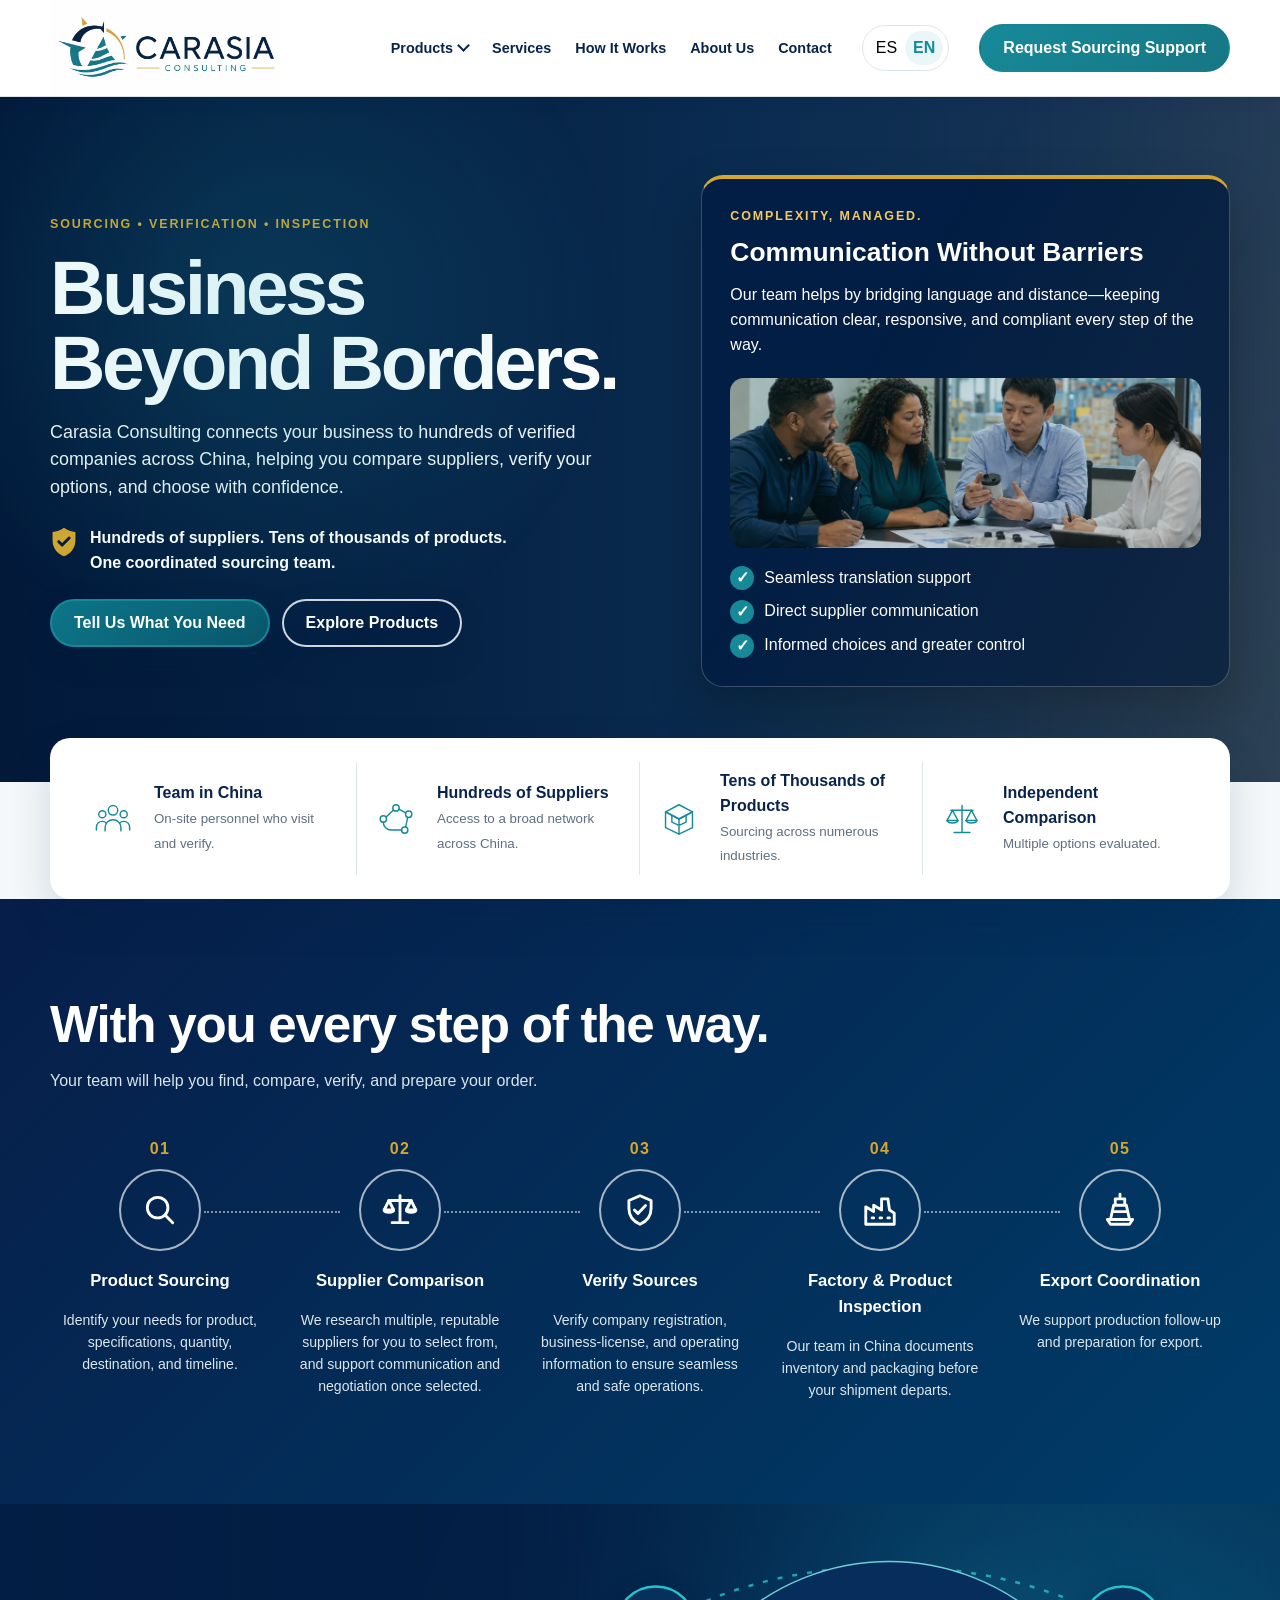
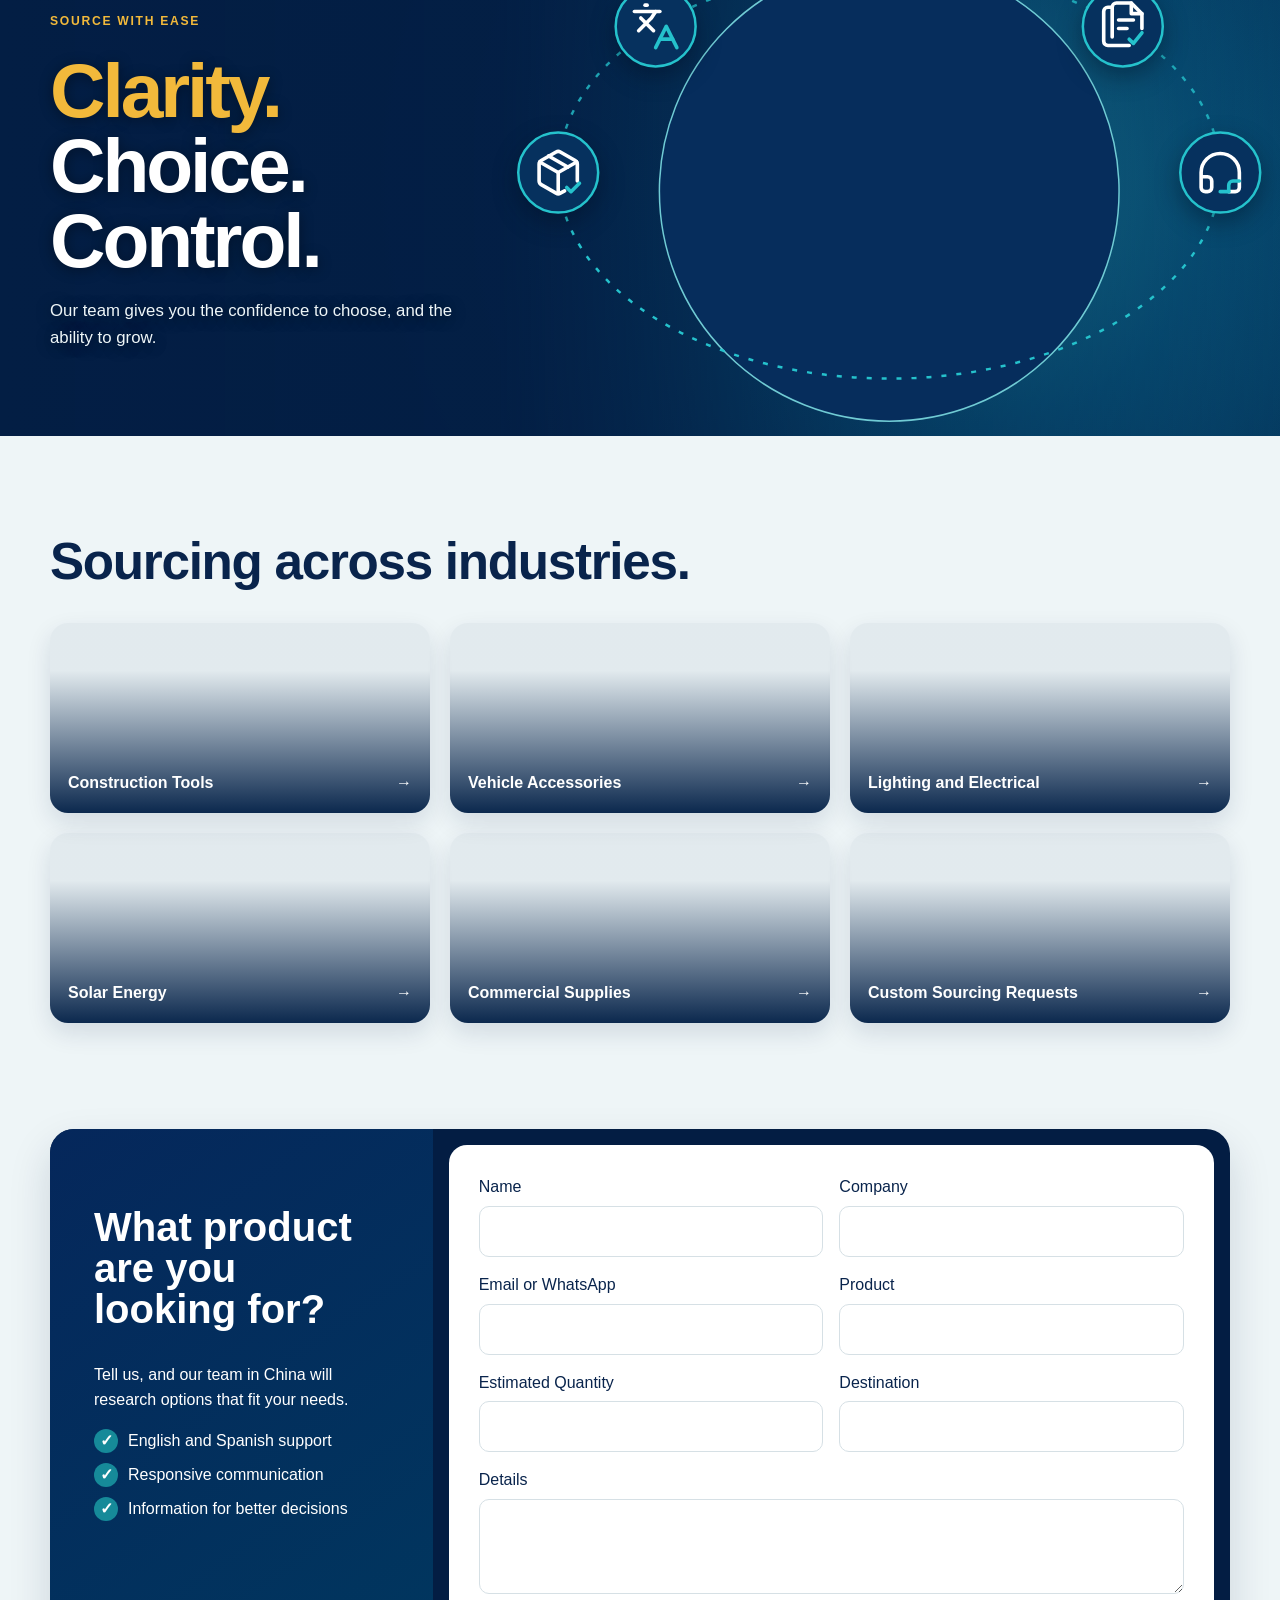
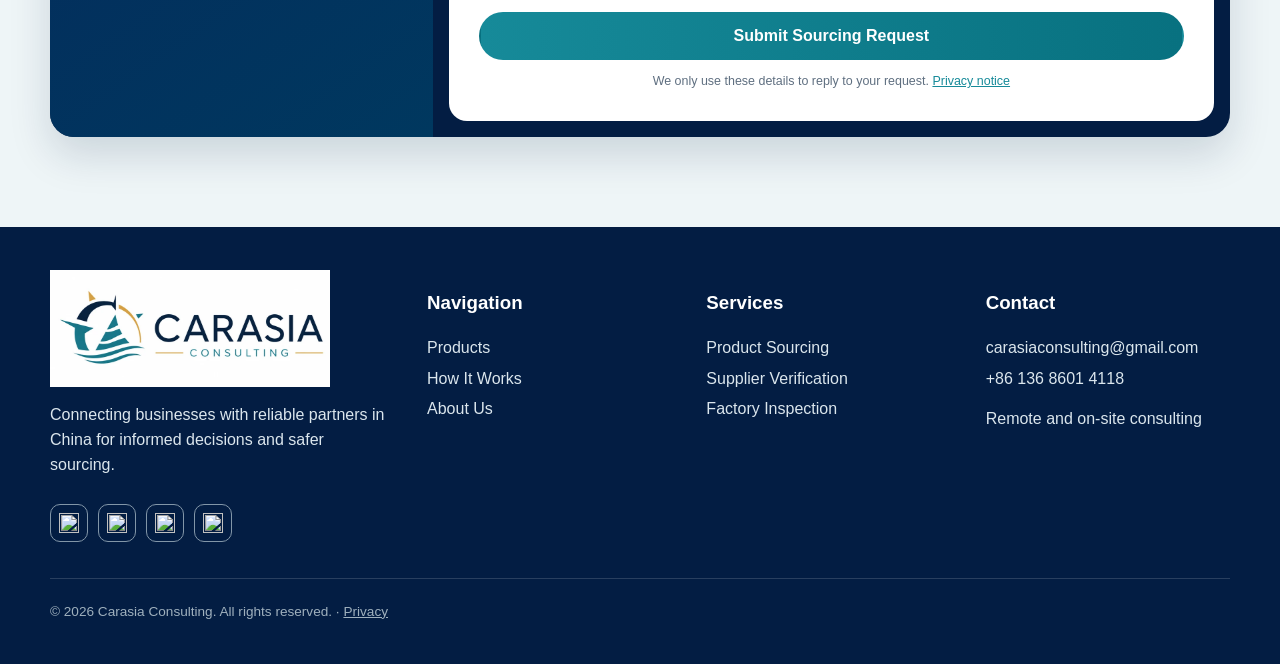
==== index.html @ de54aa94 "Trust: browser-tab icon, sharing preview, copyright year, privacy notice" ====
<!doctype html>
<html lang="en">
  <head>
    <meta charset="utf-8" />
    <meta name="viewport" content="width=device-width,initial-scale=1" />
    <meta
      name="description"
      content="Carasia Consulting connects businesses with verified suppliers in China, with sourcing, supplier verification, and inspection support."
    />
    <title>Carasia Consulting | Business Beyond Borders</title>
    <link rel="icon" href="favicon.ico" sizes="any" />
    <link rel="icon" href="favicon-32.png" type="image/png" sizes="32x32" />
    <link rel="apple-touch-icon" href="apple-touch-icon.png" />
    <meta name="theme-color" content="#05275b" />
    <!-- Preview shown when the link is shared (WhatsApp, Facebook, LinkedIn, etc.) -->
    <meta property="og:type" content="website" />
    <meta property="og:site_name" content="Carasia Consulting" />
    <meta property="og:title" content="Carasia Consulting | Business Beyond Borders" />
    <meta property="og:description" content="Sourcing, supplier verification, and inspection in China. One coordinated team, in English and Spanish." />
    <meta property="og:url" content="https://carasiaconsulting.com/" />
    <meta property="og:image" content="https://carasiaconsulting.com/assets/social-preview.jpg" />
    <meta property="og:image:width" content="1200" />
    <meta property="og:image:height" content="630" />
    <meta name="twitter:card" content="summary_large_image" />
    <style>
      :root {
        --navy: #05275b;
        --deep: #031d43;
        --teal: #168a99;
        --aqua: #63d2da;
        --gold: #d3a62f;
        --paper: #f4f8fa;
        --ink: #09244c;
        --muted: #5f6f80;
        --white: #fff;
        --shadow: 0 18px 42px rgba(4, 31, 70, 0.15);
      }
      * {
        box-sizing: border-box;
      }
      html {
        scroll-behavior: smooth;
      }
      /* Leave room for the sticky header when jumping to a section. */
      section[id] {
        scroll-margin-top: 96px;
      }
      @media (max-width: 560px) {
        section[id] {
          scroll-margin-top: 72px;
        }
      }
      body {
        margin: 0;
        color: var(--ink);
        background: var(--paper);
        font:
          16px/1.55 Arial,
          Helvetica,
          sans-serif;
      }
      img {
        max-width: 100%;
        display: block;
      }
      a {
        color: inherit;
        text-decoration: none;
      }
      button,
      input,
      select,
      textarea {
        font: inherit;
      }
      .container {
        width: min(1180px, calc(100% - 40px));
        margin: auto;
      }
      .eyebrow {
        display: block;
        color: var(--gold);
        font-weight: 800;
        font-size: 0.78rem;
        letter-spacing: 0.15em;
        text-transform: uppercase;
      }
      .site-header {
        position: sticky;
        top: 0;
        z-index: 50;
        background: rgba(255, 255, 255, 0.96);
        border-bottom: 1px solid rgba(217, 225, 230, 0.9);
        box-shadow: 0 2px 16px rgba(2, 24, 56, 0.08);
        backdrop-filter: blur(12px);
      }
      .nav {
        height: 96px;
        display: flex;
        align-items: center;
        gap: 30px;
      }
      .brand {
        display: flex;
        align-items: center;
        gap: 10px;
        margin-right: auto;
      }
      .brand-mark {
        position: relative;
        width: 50px;
        height: 50px;
        border: 3px solid var(--teal);
        border-radius: 50% 50% 48% 52%;
        display: grid;
        place-items: center;
        color: var(--navy);
        font-size: 24px;
        font-weight: 900;
      }
      .brand-mark:after {
        content: "";
        position: absolute;
        width: 31px;
        height: 3px;
        background: var(--gold);
        right: -10px;
        bottom: 6px;
        box-shadow: 0 7px var(--teal);
      }
      .brand-name {
        font-size: 1.32rem;
        font-weight: 800;
        letter-spacing: 0.06em;
      }
      .brand-name small {
        display: block;
        color: var(--teal);
        font-size: 0.52rem;
        letter-spacing: 0.32em;
        text-align: center;
      }
      .nav-links {
        display: flex;
        align-items: center;
        gap: 24px;
        font-size: 0.9rem;
        font-weight: 700;
      }
      .nav-links a:hover {
        color: var(--teal);
      }
      .lang {
        display: flex;
        border: 1px solid #dce5ea;
        border-radius: 999px;
        padding: 5px;
        background: #fff;
      }
      .lang button {
        border: 0;
        background: transparent;
        padding: 5px 8px;
        border-radius: 99px;
        cursor: pointer;
      }
      .lang button.active {
        background: #eaf6f7;
        color: var(--teal);
        font-weight: 800;
      }
      .btn {
        display: inline-flex;
        align-items: center;
        justify-content: center;
        min-height: 48px;
        padding: 0 22px;
        border: 2px solid transparent;
        border-radius: 999px;
        font-weight: 800;
        cursor: pointer;
        transition:
          transform 0.2s ease,
          background 0.2s ease,
          border-color 0.2s ease,
          box-shadow 0.2s ease;
      }
      .btn:hover {
        transform: translateY(-2px);
      }
      .btn-primary {
        color: #fff;
        border-color: #16889a;
        background: linear-gradient(135deg, #0d7588, #09566b);
        box-shadow: 0 12px 28px rgba(2, 29, 61, 0.3);
      }
      .btn-primary:hover {
        background: linear-gradient(135deg, #10889d, #096377);
        box-shadow: 0 15px 32px rgba(2, 29, 61, 0.4);
      }
      .btn-secondary {
        color: #fff;
        border-color: rgba(255, 255, 255, 0.82);
        background: rgba(3, 31, 67, 0.72);
        box-shadow: 0 12px 28px rgba(2, 29, 61, 0.24);
        backdrop-filter: blur(6px);
      }
      .btn-secondary:hover {
        border-color: #fff;
        background: rgba(7, 69, 94, 0.88);
      }
      .header-cta {
        background: linear-gradient(135deg, var(--teal), #177684);
        color: #fff;
      }
      .menu-button {
        display: none;
        border: 0;
        background: none;
        font-size: 1.7rem;
      }
      .hero {
        position: relative;
        overflow: hidden;
        color: #fff;
        background:
          linear-gradient(
            90deg,
            rgba(2, 25, 58, 0.97),
            rgba(2, 37, 74, 0.81) 58%,
            rgba(2, 31, 66, 0.63)
          ),
          url("https://images.unsplash.com/photo-1494412519320-aa613dfb7738?auto=format&fit=crop&w=2000&q=85")
            center/cover;
      }
      .hero:after {
        content: "";
        position: absolute;
        inset: 0;
        background:
          radial-gradient(
            circle at 20% 30%,
            rgba(39, 175, 190, 0.18),
            transparent 32%
          ),
          linear-gradient(120deg, transparent 60%, rgba(211, 166, 47, 0.08));
      }
      .hero-grid {
        position: relative;
        z-index: 1;
        display: grid;
        grid-template-columns: minmax(0, 1fr) minmax(430px, 0.9fr);
        gap: clamp(38px, 5vw, 70px);
        align-items: center;
        padding: 78px 0 95px;
      }
      .hero h1 {
        max-width: 650px;
        margin: 16px 0 18px;
        font-size: clamp(3rem, 6vw, 5.6rem);
        line-height: 0.98;
        letter-spacing: -0.045em;
      }
      .hero-copy {
        max-width: 650px;
        font-size: 1.12rem;
        color: #eef5f6;
      }
      .hero-proof {
        display: flex;
        gap: 12px;
        align-items: flex-start;
        margin: 24px 0;
        color: #fff;
        font-weight: 700;
      }
      .hero-proof-icon {
        width: 28px;
        height: 32px;
        flex: 0 0 28px;
        display: block;
        color: var(--gold);
      }
      .actions {
        display: flex;
        flex-wrap: wrap;
        gap: 12px;
      }
      .comm-card {
        color: #fff;
        border: 1px solid rgba(255, 255, 255, 0.22);
        border-top: 4px solid var(--gold);
        border-radius: 22px;
        background: #031e44;
        padding: 28px;
        box-shadow: 0 24px 50px rgba(0, 0, 0, 0.25);
      }
      .comm-card h2 {
        margin: 6px 0 10px;
        font-size: 1.65rem;
      }
      .comm-card p {
        margin: 0 0 20px;
        color: #fff;
      }
      .comm-card .eyebrow {
        color: #f4c95d;
      }
      .comm-visual {
        height: 170px;
        border-radius: 14px;
        background:
          linear-gradient(
            135deg,
            rgba(15, 133, 149, 0.12),
            rgba(5, 39, 91, 0.16)
          ),
          url("assets/cross-cultural-communication.webp") center/cover;
        margin-bottom: 18px;
      }
      .checks {
        display: grid;
        gap: 9px;
      }
      .check {
        display: flex;
        gap: 10px;
        align-items: center;
      }
      .check:before {
        content: "✓";
        display: grid;
        place-items: center;
        flex: 0 0 24px;
        height: 24px;
        border-radius: 50%;
        background: var(--teal);
        font-weight: 900;
      }
      .capabilities {
        position: relative;
        z-index: 3;
        margin-top: -44px;
      }
      .cap-grid {
        display: grid;
        grid-template-columns: repeat(4, 1fr);
        background: #fff;
        border-radius: 20px;
        box-shadow: var(--shadow);
        padding: 24px;
      }
      .cap {
        display: grid;
        grid-template-columns: 48px 1fr;
        gap: 14px;
        align-items: center;
        padding: 7px 18px;
        border-right: 1px solid #dde7eb;
      }
      .cap:last-child {
        border: 0;
      }
      .cap-icon {
        width: 42px;
        height: 42px;
        display: grid;
        flex: 0 0 42px;
        place-items: center;
        color: var(--teal);
      }
      .cap-icon svg {
        width: 38px;
        height: 38px;
        display: block;
        fill: none;
        stroke: currentColor;
        stroke-width: 1.8;
        stroke-linecap: round;
        stroke-linejoin: round;
      }
      .cap strong {
        display: block;
      }
      .cap small {
        color: var(--muted);
      }
      .section {
        padding: 88px 0;
      }
      .section-title {
        margin: 10px 0 12px;
        font-size: clamp(2rem, 4vw, 3.35rem);
        line-height: 1.08;
        letter-spacing: -0.025em;
      }
      .section-intro {
        max-width: 760px;
        color: var(--muted);
      }
      .process {
        color: #fff;
        background: linear-gradient(135deg, #061e49, #003c68);
      }
      .process .section-intro {
        color: #d9e5ec;
      }
      .steps {
        display: grid;
        grid-template-columns: repeat(5, 1fr);
        gap: 20px;
        margin-top: 46px;
      }
      .step {
        text-align: center;
        position: relative;
      }
      .step:not(:last-child):after {
        content: "";
        position: absolute;
        top: 72px;
        left: 70%;
        width: 62%;
        border-top: 2px dotted rgba(255, 255, 255, 0.5);
      }
      .step-number {
        margin: 0 auto 10px;
        color: var(--gold);
        font-weight: 900;
        line-height: 1.25;
        letter-spacing: 0.08em;
      }
      .step-icon {
        width: 82px;
        height: 82px;
        margin: auto auto 16px;
        display: grid;
        place-items: center;
        border: 2px solid rgba(255, 255, 255, 0.65);
        border-radius: 50%;
        color: #ffffff;
      }
      .step-icon svg {
        width: 38px;
        height: 38px;
        display: block;
        fill: none;
        stroke: currentColor;
        stroke-width: 1.8;
        stroke-linecap: round;
        stroke-linejoin: round;
        vector-effect: non-scaling-stroke;
      }
      .step h3 {
        font-size: 1.04rem;
      }
      .step p {
        font-size: 0.88rem;
        color: #dce7ed;
      }
      .proof-grid {
        position: relative;
        z-index: 2;
        display: grid;
        grid-template-columns: minmax(280px, 0.82fr) minmax(120px, 0.5fr) minmax(360px, 1fr);
        gap: clamp(32px, 5vw, 76px);
        align-items: stretch;
      }
      .proof-section {
        position: relative;
        isolation: isolate;
        overflow: hidden;
        min-height: 640px;
        display: grid;
        align-items: center;
      }
      .proof-section-video {
        position: absolute;
        z-index: -2;
        inset: 0;
        width: 100%;
        height: 100%;
        object-fit: cover;
      }
      .proof-section:before {
        content: "";
        position: absolute;
        z-index: -1;
        inset: 0;
        background: linear-gradient(
          90deg,
          rgba(42, 139, 153, 0.86) 0%,
          rgba(42, 139, 153, 0.7) 28%,
          rgba(42, 139, 153, 0.4) 58%,
          rgba(42, 139, 153, 0.14) 82%,
          rgba(42, 139, 153, 0) 100%
        );
        mix-blend-mode: color;
        pointer-events: none;
      }
      .proof-section:after {
        content: "";
        position: absolute;
        z-index: -1;
        inset: 0;
        background: linear-gradient(
          90deg,
          rgba(3, 29, 67, 0.72) 0%,
          rgba(5, 39, 91, 0.2) 42%,
          rgba(3, 29, 67, 0.46) 100%
        );
      }
      .proof-copy {
        grid-column: 1;
        align-self: stretch;
        display: flex;
        flex-direction: column;
        justify-content: center;
        padding: clamp(30px, 4vw, 54px) clamp(24px, 3vw, 42px);
        border-left: 2px solid rgba(224, 179, 90, 0.92);
        background: linear-gradient(
          90deg,
          rgba(3, 29, 67, 0.82),
          rgba(3, 29, 67, 0.62)
        );
        backdrop-filter: blur(10px);
      }
      .proof-eyebrow {
        margin-bottom: 20px;
        color: #e0b35a;
        font-size: 0.76rem;
        font-weight: 900;
        letter-spacing: 0.14em;
        text-transform: uppercase;
      }
      .proof-section .section-title,
      .proof-section .section-intro {
        color: #fff;
        text-shadow: 0 2px 14px rgba(0, 0, 0, 0.55);
      }
      .proof-section .section-title {
        max-width: 390px;
        font-size: clamp(1.8rem, 2.8vw, 2.65rem);
        line-height: 1.08;
      }
      .proof-shield {
        display: block;
        width: clamp(62px, 6vw, 88px);
        height: auto;
        margin: 26px auto 4px;
        color: #fff;
        filter: drop-shadow(0 5px 16px rgba(0, 0, 0, 0.45));
      }
      .proof-section .section-intro {
        margin-top: 22px;
        max-width: 400px;
        font-size: 0.98rem;
        line-height: 1.65;
      }
      .proof-section .notice {
        margin-top: 30px;
        padding: 20px 0 0;
        color: #eef6f8;
        border: 0;
        border-top: 1px solid rgba(224, 179, 90, 0.72);
        border-radius: 0;
        background: transparent;
        font-size: 0.78rem;
        line-height: 1.55;
      }
      .proof-section .proof-media {
        border: 1px solid rgba(255, 255, 255, 0.35);
        background:
          linear-gradient(rgba(2, 32, 66, 0.18), rgba(2, 32, 66, 0.28)),
          url("https://images.unsplash.com/photo-1565793298595-6a879b1d9492?auto=format&fit=crop&w=1300&q=85")
            center/cover;
      }
      .proof-section .comm-card {
        grid-column: 3;
        align-self: center;
      }
      .proof-section .proof-list {
        grid-column: 3;
        align-self: center;
        color: #fff;
        display: grid;
        grid-template-columns: 1fr;
        gap: 0;
        padding: 14px 26px;
        border: 0;
        background: linear-gradient(
          90deg,
          rgba(3, 29, 67, 0.7),
          rgba(3, 29, 67, 0.42) 72%,
          rgba(3, 29, 67, 0.18)
        );
        box-shadow: 0 18px 48px rgba(0, 0, 0, 0.16);
        backdrop-filter: blur(7px);
      }
      .proof-section .proof-list .check {
        position: relative;
        min-height: 0;
        margin: 0;
        padding: 24px 0 24px 58px;
        border: 0;
        border-bottom: 1px solid rgba(224, 179, 90, 0.72);
        border-radius: 0;
        background: transparent;
        box-shadow: none;
        font-size: 0.94rem;
        line-height: 1.5;
        text-shadow: 0 2px 10px rgba(0, 0, 0, 0.62);
      }
      .proof-section .proof-list .check:last-child {
        border-bottom: 0;
      }
      .proof-section .proof-list .check::before {
        content: "\2713";
        position: absolute;
        top: 23px;
        left: 0;
        display: grid;
        place-items: center;
        width: 36px;
        height: 36px;
        border: 1px solid rgba(99, 210, 218, 0.92);
        border-radius: 50%;
        color: #63d2da;
        background: rgba(3, 29, 67, 0.38);
        font-size: 1.1rem;
        font-weight: 900;
      }
      .proof-section .proof-list strong {
        font-size: 1rem;
      }
      .proof-media {
        min-height: 350px;
        border-radius: 24px;
        background:
          linear-gradient(rgba(2, 32, 66, 0.05), rgba(2, 32, 66, 0.14)),
          url("https://images.unsplash.com/photo-1565793298595-6a879b1d9492?auto=format&fit=crop&w=1300&q=85")
            center/cover;
        box-shadow: var(--shadow);
        position: relative;
      }
      .play {
        position: absolute;
        inset: 50% auto auto 50%;
        transform: translate(-50%, -50%);
        width: 75px;
        height: 75px;
        border-radius: 50%;
        display: grid;
        place-items: center;
        background: var(--teal);
        color: #fff;
        font-size: 1.8rem;
        border: 4px solid #fff;
      }
      .notice {
        border: 1px solid var(--teal);
        border-radius: 14px;
        padding: 16px;
        font-size: 0.85rem;
        color: var(--muted);
      }
      .proof-list {
        background: #fff;
        border-radius: 20px;
        padding: 24px;
        box-shadow: var(--shadow);
      }
      .proof-list .check {
        margin: 16px 0;
        font-weight: 700;
      }
      .categories {
        background: #eef5f7;
      }
      .category-grid {
        display: grid;
        grid-template-columns: repeat(3, 1fr);
        gap: 20px;
        margin-top: 34px;
      }
      .category {
        min-height: 190px;
        position: relative;
        overflow: hidden;
        border-radius: 18px;
        background:
          linear-gradient(
            0deg,
            rgba(2, 32, 71, 0.96),
            rgba(2, 32, 71, 0.05) 75%
          ),
          var(--image) center/cover;
        box-shadow: 0 10px 25px rgba(4, 34, 72, 0.12);
      }
      .category span {
        position: absolute;
        left: 0;
        right: 0;
        bottom: 0;
        padding: 18px;
        color: #fff;
        font-weight: 800;
      }
      .category span:after {
        content: "→";
        float: right;
      }
      .cta-section {
        background: #eef5f7;
        padding: 18px 0 90px;
      }
      .inquiry {
        display: grid;
        grid-template-columns: 0.72fr 1.5fr;
        overflow: hidden;
        border-radius: 24px;
        background: var(--deep);
        box-shadow: var(--shadow);
      }
      .inquiry-copy {
        padding: 44px;
        color: #fff;
        background: linear-gradient(145deg, #05275b, #00385f);
      }
      .inquiry-copy h2 {
        font-size: 2.5rem;
        line-height: 1.03;
      }
      .form {
        background: #fff;
        margin: 16px;
        padding: 30px;
        border-radius: 18px;
      }
      .fields {
        display: grid;
        grid-template-columns: repeat(2, 1fr);
        gap: 16px;
      }
      .field {
        display: grid;
        gap: 6px;
      }
      .field.full {
        grid-column: 1/-1;
      }
      .field label {
        font-weight: 800;
        font-size: 0.82rem;
      }
      .field input,
      .field select,
      .field textarea {
        width: 100%;
        padding: 12px;
        border: 1px solid #d6e0e5;
        border-radius: 10px;
        background: #fff;
      }
      .field textarea {
        min-height: 95px;
        resize: vertical;
      }
      .submit {
        width: 100%;
        margin-top: 18px;
        background: linear-gradient(90deg, var(--teal), #087180);
        color: #fff;
      }
      .footer {
        background: #031d43;
        color: #dbe6ed;
        padding: 42px 0;
      }
      .footer-grid {
        display: grid;
        grid-template-columns: 1.4fr repeat(3, 1fr);
        gap: 35px;
      }
      .footer h3 {
        color: #fff;
      }
      .footer a {
        display: block;
        margin: 6px 0;
        color: #dbe6ed;
      }
      .socials {
        display: flex;
        gap: 10px;
        margin-top: 20px;
      }
      .socials a {
        display: grid;
        place-items: center;
        width: 38px;
        height: 38px;
        border: 1px solid #8296a8;
        border-radius: 10px;
      }
      .socials img {
        width: 20px;
        height: 20px;
        max-width: 20px;
        object-fit: contain;
        display: block;
      }
      .copyright {
        margin-top: 30px;
        padding-top: 22px;
        border-top: 1px solid rgba(255, 255, 255, 0.15);
        font-size: 0.85rem;
        color: #9fb0bd;
      }
      .footer .copyright .privacy-link {
        display: inline;
        margin: 0;
        color: #9fb0bd;
        text-decoration: underline;
      }
      .form-privacy {
        margin: 12px 0 0;
        font-size: 0.78rem;
        color: var(--muted);
        text-align: center;
      }
      .form-privacy a {
        color: var(--teal);
        text-decoration: underline;
      }
      .en,
      .es {
        display: none;
      }
      /* English is the default: it shows before the script runs, and stays
         on unless the visitor switches to Spanish. */
      html[data-lang="en"] .en,
      html:not([data-lang]) .en,
      html[data-lang="es"] .es {
        display: initial;
      }
      html[data-lang="en"] .en.block,
      html:not([data-lang]) .en.block,
      html[data-lang="es"] .es.block {
        display: block;
      }
      @media (max-width: 900px) {
        .nav-links,
        .header-cta {
          display: none;
        }
        .menu-button {
          display: block;
        }
        .nav.open {
          height: auto;
          flex-wrap: wrap;
          padding: 16px 0;
        }
        .nav.open .nav-links {
          display: flex;
          order: 4;
          width: 100%;
          flex-direction: column;
          align-items: flex-start;
          padding: 14px 0;
        }
        .hero-grid,
        .inquiry {
          grid-template-columns: 1fr;
        }
        .proof-grid {
          grid-template-columns: minmax(260px, 0.8fr) minmax(320px, 1fr);
          gap: 38px;
        }
        .proof-copy {
          grid-column: 1;
        }
        .proof-section .comm-card,
        .proof-section .proof-list {
          grid-column: 2;
        }
        .hero-grid {
          gap: 35px;
        }
        .cap-grid {
          grid-template-columns: repeat(2, 1fr);
        }
        .cap:nth-child(2) {
          border-right: 0;
        }
        .steps {
          grid-template-columns: 1fr 1fr;
        }
        .step:not(:last-child):after {
          display: none;
        }
        .category-grid {
          grid-template-columns: 1fr 1fr;
        }
        .footer-grid {
          grid-template-columns: 1fr 1fr;
        }
      }
      @media (max-width: 560px) {
        .container {
          width: min(100% - 28px, 1180px);
        }
        .nav {
          height: 72px;
          /* Tighter spacing so logo, ES/EN and the menu button share one row,
             even when the menu is open. */
          gap: 12px;
        }
        .brand-name {
          font-size: 1rem;
        }
        .brand-mark {
          width: 42px;
          height: 42px;
        }
        .lang {
          margin-left: auto;
        }
        .hero-grid {
          padding: 58px 0 82px;
        }
        .hero h1 {
          font-size: 3.25rem;
        }
        .comm-card {
          padding: 22px;
        }
        .cap-grid,
        .steps,
        .category-grid,
        .fields,
        .footer-grid {
          grid-template-columns: 1fr;
        }
        .cap {
          border-right: 0;
          border-bottom: 1px solid #dde7eb;
        }
        .cap:last-child {
          border-bottom: 0;
        }
        .section {
          padding: 68px 0;
        }
        .proof-section {
          min-height: 0;
        }
        .proof-grid {
          grid-template-columns: 1fr;
          gap: 26px;
        }
        .proof-copy,
        .proof-section .comm-card,
        .proof-section .proof-list {
          grid-column: 1;
        }
        .proof-section .comm-card {
          padding: 22px;
        }
        .proof-copy {
          padding: 28px 24px;
          background: rgba(3, 29, 67, 0.66);
        }
        .proof-section .proof-list {
          padding: 8px 22px;
          background: rgba(3, 29, 67, 0.58);
          backdrop-filter: blur(8px);
        }
        .proof-section .proof-list .check {
          padding: 20px 0 20px 50px;
        }
        .proof-section .proof-list .check::before {
          top: 19px;
          width: 32px;
          height: 32px;
        }
        .inquiry-copy,
        .form {
          padding: 25px;
        }
        .form {
          margin: 10px;
        }
        .actions .btn {
          width: 100%;
        }
      }
      .brand img {
        width: 320px;
        height: auto;
        max-height: none;
        object-fit: contain;
      }
      .site-header .brand {
        width: 230px;
        height: 82px;
        flex: 0 0 230px;
        overflow: visible;
        align-items: center;
      }
      .site-header .brand img {
        width: 230px;
        height: auto;
        max-height: none;
        object-fit: contain;
        display: block;
      }
      .footer .brand {
        width: 280px;
        height: 118px;
        overflow: hidden;
      }
      .footer .brand img {
        width: 280px;
        height: auto;
        max-height: none;
        display: block;
      }
      .hero-video-bg,
      .proof-video-bg {
        position: absolute;
        inset: 0;
        width: 100%;
        height: 100%;
        object-fit: cover;
      }
      .hero-video-bg {
        z-index: 0;
        pointer-events: none;
      }
      .hero {
        isolation: isolate;
      }
      .hero:before,
      .hero:after {
        pointer-events: none;
      }
      .hero:before {
        content: "";
        position: absolute;
        z-index: 1;
        inset: 0;
        background: linear-gradient(
          90deg,
          rgba(2, 25, 58, 0.96),
          rgba(2, 37, 74, 0.82) 58%,
          rgba(2, 31, 66, 0.68)
        );
      }
      .hero:after {
        z-index: 1;
      }
      .proof-media {
        overflow: hidden;
      }
      .proof-video-bg {
        z-index: 0;
      }
      .play {
        z-index: 2;
      }
      .products-menu {
        position: relative;
      }
      .products-menu summary {
        display: inline-flex;
        align-items: center;
        gap: 6px;
        cursor: pointer;
        list-style: none;
      }
      .products-menu summary::-webkit-details-marker {
        display: none;
      }
      .products-menu summary::after {
        content: "";
        width: 7px;
        height: 7px;
        border-right: 2px solid currentColor;
        border-bottom: 2px solid currentColor;
        transform: translateY(-2px) rotate(45deg);
        transition: transform 0.2s ease;
      }
      .products-menu[open] summary::after {
        transform: translateY(2px) rotate(225deg);
      }
      .products-dropdown {
        display: grid;
        position: absolute;
        top: calc(100% + 16px);
        left: -20px;
        min-width: 260px;
        padding: 12px;
        background: #fff;
        border: 1px solid #dce5ea;
        border-radius: 14px;
        box-shadow: var(--shadow);
      }
      .products-dropdown a {
        padding: 9px 12px;
        border-radius: 8px;
      }
      .products-dropdown a:hover {
        background: #eef7f8;
        color: var(--teal);
      }
      @media (max-width: 900px) {
        .products-menu,
        .products-menu summary {
          width: 100%;
        }
        .products-dropdown {
          position: static;
          box-shadow: none;
          margin-top: 8px;
        }
        .site-header .brand {
          width: 220px;
          height: 67px;
          flex-basis: 220px;
        }
        .site-header .brand img {
          width: 220px;
        }
        @media (max-width: 560px) {
          .site-header .brand {
            width: 195px;
            height: 60px;
            flex-basis: 195px;
          }
          .site-header .brand img {
            width: 195px;
          }
        }
      }
    </style>
  
  <style id="proof-orbit-styles">

    #proof-orbit {
      --carasia-navy: #05275b;
    --carasia-deep: #031e44;
      --carasia-teal: #25c2cc;
      --carasia-gold: #f2b93b;
      --carasia-white: #ffffff;
      --carasia-mist: #dceef3;
      width: 100%;
      color: var(--carasia-white);
      font-family: Arial, Helvetica, sans-serif;
    }
    #proof-orbit .site-shell {
      overflow: hidden;
      background: var(--carasia-deep);
      border-radius: 18px;
      box-shadow: 0 22px 55px rgba(0, 20, 55, .28);
    }
    #proof-orbit .site-nav {
      display: flex;
      align-items: center;
      gap: 22px;
      padding: 18px 28px;
      color: var(--carasia-navy);
      background: var(--carasia-white);
    }
    #proof-orbit .wordmark {
      margin-right: auto;
      color: var(--carasia-navy);
      font-weight: 500;
      letter-spacing: .12em;
    }
    #proof-orbit .wordmark small {
      display: block;
      color: #168a99;
      letter-spacing: .25em;
    }
    #proof-orbit .nav-item { font-weight: 500; }
    #proof-orbit .nav-cta {
      padding: 10px 18px;
      color: var(--carasia-white);
      background: #168a99;
      border-radius: 999px;
      font-weight: 500;
    }
    #proof-orbit .hero-stage {
      display: grid;
      grid-template-columns: 1fr 1.08fr;
      gap: 34px;
      align-items: center;
      min-height: 600px;
      padding: 46px;
      background:
        linear-gradient(90deg, rgba(2, 25, 58, .97), rgba(2, 37, 74, .82) 58%, rgba(2, 31, 66, .7)),
        radial-gradient(circle at 54% 52%, #187d96 0, #075278 24%, #031e44 68%);
    }
    #proof-orbit .eyebrow {
      color: var(--carasia-gold);
      font-weight: 500;
      letter-spacing: .15em;
    }
    #proof-orbit h1 {
      max-width: 520px;
      margin: 14px 0 20px;
      color: var(--carasia-white);
      font-size: clamp(52px, 7vw, 82px);
      line-height: .97;
      letter-spacing: -.04em;
      font-weight: 500;
    }
    #proof-orbit .hero-copy {
      max-width: 520px;
      color: var(--carasia-mist);
    }
    #proof-orbit .hero-actions { display: flex; gap: 12px; margin-top: 26px; }
    #proof-orbit .hero-action {
      padding: 12px 20px;
      border: 1px solid var(--carasia-gold);
      border-radius: 999px;
      color: var(--carasia-white);
      font-weight: 500;
    }
    #proof-orbit .hero-action.primary { border-color: #168a99; background: #168a99; }
  #proof-orbit .orbit-panel {
    width: 90%;
    box-sizing: border-box;
    justify-self: end;
    padding: 20px 22px 14px;
      border: 1px solid rgba(242, 185, 59, .78);
      border-radius: 24px;
    background: rgba(3, 30, 68, .97);
      box-shadow: 0 20px 40px rgba(0, 0, 0, .24);
    }
  #proof-orbit .orbit-panel h2 {
      margin: 6px 0 8px;
      color: var(--carasia-gold);
      letter-spacing: .13em;
    font-weight: 700;
  }
  #proof-orbit .orbit-panel h2::after {
    content: "";
    display: block;
    width: 78px;
    height: 2px;
    margin: 12px 0 10px;
    border-radius: 999px;
    background: linear-gradient(90deg, var(--carasia-gold), var(--carasia-teal), transparent);
  }
  #proof-orbit .orbit-panel p { margin: 0; color: var(--carasia-white); }
    #proof-orbit .journey {
      width: 100%;
      height: auto;
      margin-top: 10px;
      overflow: visible;
    }
    #proof-orbit .earth-sphere { fill: #062d5c; stroke: #70cbd4; stroke-width: 1.2; }
    #proof-orbit .earth-graticule { fill: none; stroke: rgba(112, 203, 212, .24); stroke-width: .65; }
    #proof-orbit .earth-land { fill: rgba(19, 107, 130, .22); stroke: rgba(242, 185, 59, .76); stroke-width: .8; }
    #proof-orbit .route {
      fill: none;
     stroke: var(--carasia-gold);
    stroke-width: 4;
    stroke-linecap: round;
    stroke-linejoin: round;
   }
  #proof-orbit .support-orbit {
      fill: none;
      stroke: var(--carasia-teal);
      stroke-width: 2;
      stroke-dasharray: 4 8;
      opacity: .8;
    animation: carasia-dashes 1.6s linear infinite;
  }
  #proof-orbit .support-orbit-front { opacity: 1; }
  #proof-orbit .service-icon { color: var(--carasia-white); filter: drop-shadow(0 7px 10px rgba(0, 10, 28, .4)); }
  #proof-orbit .service-icon > circle { fill: #06315e; stroke: var(--carasia-teal); stroke-width: 2; }
  #proof-orbit .icon-glyph { fill: none; stroke: currentColor; stroke-width: 1.7; stroke-linecap: round; stroke-linejoin: round; }
  #proof-orbit .icon-accent { stroke: var(--carasia-teal); }
  #proof-orbit .service-check {
    opacity: 0;
    transform-box: fill-box;
    transform-origin: center;
  }
  #proof-orbit .service-check circle { fill: var(--carasia-gold); stroke: var(--carasia-deep); stroke-width: 1.5; }
  #proof-orbit .service-check path { fill: none; stroke: var(--carasia-deep); stroke-width: 2; stroke-linecap: round; stroke-linejoin: round; }
  #proof-orbit .endpoint { fill: var(--carasia-gold); filter: drop-shadow(0 0 6px var(--carasia-gold)); }
  #proof-orbit .endpoint-flag { filter: drop-shadow(0 3px 5px rgba(0, 10, 28, .55)); }
   #proof-orbit .ship-dot {
     fill: var(--carasia-gold);
     stroke: var(--carasia-white);
     stroke-width: 2;
     filter: drop-shadow(0 0 8px var(--carasia-gold));
   }
   #proof-orbit .arrival-flare {
     fill: none;
     stroke: var(--carasia-gold);
     stroke-width: 3;
     opacity: 0;
     filter: drop-shadow(0 0 10px var(--carasia-gold));
   }
    #proof-orbit .destination-pulse { animation: carasia-pulse 4.5s ease-out infinite; transform-origin: 105px 276px; }
    @keyframes carasia-dashes { to { stroke-dashoffset: -48; } }
    @keyframes carasia-pulse {
      0%, 52% { transform: scale(.6); opacity: 0; }
      62% { transform: scale(1.9); opacity: .45; }
      76%, 100% { transform: scale(2.4); opacity: 0; }
    }
    @media (max-width: 780px) {
      #proof-orbit .site-nav { padding: 14px 18px; }
      #proof-orbit .nav-item, #proof-orbit .nav-cta { display: none; }
    #proof-orbit .hero-stage { grid-template-columns: 1fr; padding: 30px 20px; }
    #proof-orbit .orbit-panel { width: 100%; justify-self: stretch; }
      #proof-orbit h1 { font-size: 52px; }
    }
    @media (prefers-reduced-motion: reduce) {
      #proof-orbit .support-orbit,
      #proof-orbit .destination-pulse { animation: none; }
    }
  
    .proof-orbit-section {
      min-height: 500px;
      padding: 0;
      overflow: hidden;
      background:
        linear-gradient(90deg, #031e44 0%, rgba(3, 30, 68, .96) 39%, rgba(3, 30, 68, .44) 70%, rgba(3, 30, 68, .12) 100%),
        radial-gradient(circle at 76% 52%, #187d96 0, #075278 24%, #031e44 68%);
    }
    .proof-orbit-section::before,
    .proof-orbit-section::after { display: none; }
    .proof-orbit-section .proof-grid {
      grid-template-columns: minmax(250px, .82fr) minmax(420px, 1.18fr);
      gap: 8px;
      min-height: 500px;
      align-items: center;
    }
    .proof-orbit-section .proof-copy {
      grid-column: 1;
      padding: 34px 18px 22px 0;
      border: 0;
      background: transparent;
      backdrop-filter: none;
    }
    .proof-orbit-section .proof-eyebrow {
      margin-bottom: 10px;
      color: #f2b93b;
    }
    .proof-orbit-section .proof-orbit-title {
      max-width: 520px;
      margin: 12px 0 18px;
      color: #fff;
      font-size: clamp(3rem, 6vw, 5rem);
      line-height: .98;
      letter-spacing: -.04em;
      text-shadow: 0 2px 14px rgba(0, 0, 0, .4);
    }
    .proof-orbit-section .proof-orbit-title .accent { color: #f2b93b; }
    .proof-orbit-section .section-intro {
      max-width: 440px;
      margin: 0;
      color: #eef6f8;
      font-size: 1.05rem;
    }
    #proof-orbit {
      width: 112%;
      margin-right: -46px;
      justify-self: end;
    }
    #proof-orbit .orbit-panel {
      width: 100%;
      margin: 0;
      padding: 0;
      border: 0;
      background: transparent;
      box-shadow: none;
    }
    #proof-orbit .journey { margin: 0; }
    #proof-orbit .orbit-panel { position: relative; }
    #proof-orbit .approved-globe-video { position: absolute; inset: 0; width: 100%; height: 100%; object-fit: fill; opacity: 0; pointer-events: none; -webkit-mask-image: radial-gradient(ellipse 75% 75% at 50% 50%, #000 70%, transparent 100%); mask-image: radial-gradient(ellipse 75% 75% at 50% 50%, #000 70%, transparent 100%); }
    #proof-orbit.video-ready .approved-globe-video { opacity: 1; }
    #proof-orbit.video-ready .journey { visibility: hidden; }
    @media (max-width: 900px) {
      .proof-orbit-section .proof-grid {
        grid-template-columns: minmax(220px, .72fr) minmax(390px, 1.28fr);
        gap: 0;
      }
      .proof-orbit-section .proof-orbit-title { font-size: clamp(2.7rem, 6vw, 4.2rem); }
    }
    @media (max-width: 700px) {
      .proof-orbit-section .proof-grid {
        grid-template-columns: 1fr;
        min-height: 0;
        padding-top: 52px;
      }
      .proof-orbit-section .proof-copy {
        grid-column: 1;
        padding: 0 18px;
      }
      #proof-orbit {
        width: 112%;
        margin: -24px -6% -18px;
        justify-self: center;
        opacity: .82;
      }
      .proof-orbit-section .proof-orbit-title { font-size: 3.15rem; }
    }
  </style>
  </head>
  <body>
    <header class="site-header">
      <div class="container nav" id="nav">
        <a class="brand" href="#top"
          ><img src="carasia-logo.webp" alt="Carasia Consulting" width="230" height="96"
        /></a>
        <nav class="nav-links">
          <details class="products-menu">
            <summary>
              <span class="es">Productos</span><span class="en">Products</span>
            </summary>
            <div class="products-dropdown">
              <a href="catalog.html"
                ><span class="es">Todos los productos</span
                ><span class="en">All Products</span></a
              ><a href="catalog.html?category=Vehicle%20Accessories"
                ><span class="es">Accesorios para vehículos</span
                ><span class="en">Vehicle Accessories</span></a
              ><a href="catalog.html?category=Construction%20Tools"
                ><span class="es">Herramientas de construcción</span
                ><span class="en">Construction Tools</span></a
              ><a href="catalog.html?category=LED%20Lights"
                ><span class="es">Luces LED</span
                ><span class="en">LED Lights</span></a
              ><a href="catalog.html?category=Solar%20%26%20Energy"
                ><span class="es">Energía solar y almacenamiento</span
                ><span class="en">Solar &amp; Energy</span></a
              >
            </div>
          </details>
          <a href="#process"
            ><span class="es">Servicios</span
            ><span class="en">Services</span></a
          ><a href="#process"
            ><span class="es">Cómo funciona</span
            ><span class="en">How It Works</span></a
          ><a href="#proof"
            ><span class="es">Nosotros</span><span class="en">About Us</span></a
          ><a href="#contact"
            ><span class="es">Contacto</span><span class="en">Contact</span></a
          >
        </nav>
        <div class="lang">
          <button type="button" data-lang="es">ES</button
          ><button type="button" data-lang="en">EN</button>
        </div>
        <a class="btn header-cta sourcing-cta" href="#contact"
          ><span class="es">Solicitar apoyo</span
          ><span class="en">Request Sourcing Support</span></a
        ><button
          class="menu-button"
          type="button"
          aria-label="Menu"
          aria-expanded="false"
        >
          ☰
        </button>
      </div>
    </header>
    <main id="top">
      <section class="hero">
        <video
          class="hero-video-bg"
          autoplay
          muted
          loop
          playsinline
          preload="metadata"
          aria-hidden="true"
        >
          <source src="videos/hero-drone-1080p.mp4" type="video/mp4" />
        </video>
        <div class="container hero-grid">
          <div>
            <span class="eyebrow"
              ><span class="es">Abastecimiento • Verificación • Inspección</span
              ><span class="en"
                >Sourcing • Verification • Inspection</span
              ></span
            >
            <h1>
              <span class="en">Business Beyond Borders.</span
              ><span class="es">Negocios sin fronteras.</span>
            </h1>
            <p class="hero-copy">
              <span class="es"
                >Carasia Consulting conecta su negocio con cientos de empresas
                verificadas en toda China, ayudándole a comparar proveedores,
                verificar sus opciones y elegir con confianza.</span
              ><span class="en"
                >Carasia Consulting connects your business to hundreds of
                verified companies across China, helping you compare suppliers,
                verify your options, and choose with confidence.</span
              >
            </p>
            <div class="hero-proof">
              <svg
                class="hero-proof-icon"
                viewBox="0 0 24 28"
                role="img"
                aria-label="Verified"
              >
                <path
                  fill="currentColor"
                  fill-rule="evenodd"
                  d="M12 1.5c3.2 2.2 6.6 3.5 10 3.8v7.1c0 6.7-4 11.8-10 14.1-6-2.3-10-7.4-10-14.1V5.3c3.4-.3 6.8-1.6 10-3.8Zm5.4 8.1a1.25 1.25 0 0 0-1.8 0l-5.2 5.3-2.1-2.1a1.27 1.27 0 0 0-1.8 1.8l3 3a1.25 1.25 0 0 0 1.8 0l6.1-6.2a1.25 1.25 0 0 0 0-1.8Z"
                  clip-rule="evenodd"
                />
              </svg>
              <span
                ><span class="es"
                  >Cientos de proveedores. Decenas de miles de productos.<br />Un
                  solo equipo coordinado.</span
                ><span class="en"
                  >Hundreds of suppliers. Tens of thousands of products.<br />One
                  coordinated sourcing team.</span
                ></span
              >
            </div>
            <div class="actions">
              <a class="btn btn-primary" href="./index.html#contact"
                ><span class="es">Cuéntenos qué necesita</span
                ><span class="en">Tell Us What You Need</span></a
              ><a class="btn btn-secondary" href="./catalog.html"
                ><span class="es">Explorar productos</span
                ><span class="en">Explore Products</span></a
              >
            </div>
          </div>
          <aside class="comm-card">
            <span class="eyebrow"
              ><span class="en">Complexity, Managed.</span
              ><span class="es">Complejidad, bajo control.</span></span
            >
            <h2>
              <span class="es">Comunicación sin barreras</span
              ><span class="en">Communication Without Barriers</span>
            </h2>
            <p>
              <span class="es"
                >Nuestro equipo ayuda a superar las barreras del idioma y la
                distancia, manteniendo una comunicación clara, ágil y conforme
                en cada paso del proceso.</span
              ><span class="en"
                >Our team helps by bridging language and distance—keeping
                communication clear, responsive, and compliant every step of the
                way.</span
              >
            </p>
            <div class="comm-visual" aria-hidden="true"></div>
            <div class="checks">
              <div class="check">
                <span class="es">Apoyo de traducción fluido</span
                ><span class="en">Seamless translation support</span>
              </div>
              <div class="check">
                <span class="es">Comunicación directa con proveedores</span
                ><span class="en">Direct supplier communication</span>
              </div>
              <div class="check">
                <span class="es">Decisiones informadas y mayor control</span
                ><span class="en">Informed choices and greater control</span>
              </div>
            </div>
          </aside>

        </div>
      </section>
      <section class="capabilities">
        <div class="container cap-grid">
          <div class="cap">
            <span class="cap-icon" aria-hidden="true">
              <svg viewBox="0 0 48 48">
                <circle cx="24" cy="13" r="6"></circle>
                <circle cx="10.5" cy="18" r="4.5"></circle>
                <circle cx="37.5" cy="18" r="4.5"></circle>
                <path d="M14 39v-4c0-6 4.5-10 10-10s10 4 10 10v4"></path>
                <path d="M3 38v-3c0-5 3.2-8 7.5-8 2 0 3.8.7 5.1 2"></path>
                <path d="M45 38v-3c0-5-3.2-8-7.5-8-2 0-3.8.7-5.1 2"></path>
              </svg>
            </span>
            <div>
              <strong
                ><span class="es">Equipo en China</span
                ><span class="en">Team in China</span></strong
              ><small
                ><span class="es">Personal que visita y verifica.</span
                ><span class="en"
                  >On-site personnel who visit and verify.</span
                ></small
              >
            </div>
          </div>
          <div class="cap">
            <span class="cap-icon" aria-hidden="true">
              <svg viewBox="0 0 48 48">
                <circle cx="8" cy="24" r="4"></circle>
                <circle cx="24" cy="10" r="4"></circle>
                <circle cx="40" cy="18" r="4"></circle>
                <circle cx="35" cy="38" r="4"></circle>
                <path
                  d="m11.5 21.5 9-8.5M27.8 11.6l8.5 4.8M38.8 22l-2.6 12M31.2 38H18c-5.5 0-10-4.5-10-10"
                ></path>
              </svg>
            </span>
            <div>
              <strong
                ><span class="es">Cientos de proveedores</span
                ><span class="en">Hundreds of Suppliers</span></strong
              ><small
                ><span class="es">Acceso a una amplia red en China.</span
                ><span class="en"
                  >Access to a broad network across China.</span
                ></small
              >
            </div>
          </div>
          <div class="cap">
            <span class="cap-icon" aria-hidden="true">
              <svg viewBox="0 0 48 48">
                <path d="m7 15 17-9 17 9-17 9-17-9Z"></path>
                <path d="m7 15 17 9 17-9v20l-17 8-17-8V15Z"></path>
                <path d="M24 24v19M15 20v8l9 4 9-4v-8"></path>
              </svg>
            </span>
            <div>
              <strong
                ><span class="es">Decenas de miles de productos</span
                ><span class="en">Tens of Thousands of Products</span></strong
              ><small
                ><span class="es"
                  >Capacidad de abastecimiento multisectorial.</span
                ><span class="en"
                  >Sourcing across numerous industries.</span
                ></small
              >
            </div>
          </div>
          <div class="cap">
            <span class="cap-icon" aria-hidden="true">
              <svg viewBox="0 0 48 48">
                <path d="M24 7v34M14 41h20M10 13h28"></path>
                <path d="m12 13-7 13h14l-7-13ZM36 13l-7 13h14l-7-13Z"></path>
                <path
                  d="M5 26c1.5 4 12.5 4 14 0M29 26c1.5 4 12.5 4 14 0"
                ></path>
              </svg>
            </span>
            <div>
              <strong
                ><span class="es">Comparación independiente</span
                ><span class="en">Independent Comparison</span></strong
              ><small
                ><span class="es">Múltiples opciones evaluadas.</span
                ><span class="en">Multiple options evaluated.</span></small
              >
            </div>
          </div>
        </div>
      </section>
      <section class="section process" id="process">
        <div class="container">
          <h2 class="section-title">
            <span class="es">Con usted en cada paso del camino.</span
            ><span class="en">With you every step of the way.</span>
          </h2>
          <p class="section-intro">
            <span class="es"
              >Su equipo le ayudará a encontrar, comparar, verificar y preparar
              su pedido.</span
            ><span class="en"
              >Your team will help you find, compare, verify, and prepare your
              order.</span
            >
          </p>
          <div class="steps" id="steps"></div>
        </div>
      </section>
      <section class="section proof-section proof-orbit-section" id="proof">
        <div class="container proof-grid">
          <div class="proof-copy">
            <p class="proof-eyebrow">
              <span class="es">ABASTEZCA CON FACILIDAD</span>
              <span class="en">SOURCE WITH EASE</span>
            </p>
            <h2 class="section-title proof-orbit-title">
              <span class="es"><span class="accent">Claridad.</span><br />Opciones. Control.</span>
              <span class="en"><span class="accent">Clarity.</span><br />Choice. Control.</span>
            </h2>
            <p class="section-intro">
              <span class="es">Nuestro equipo le brinda la confianza para elegir y la capacidad para crecer.</span>
              <span class="en">Our team gives you the confidence to choose, and the ability to grow.</span>
            </p>
          </div>
          <div id="proof-orbit" aria-label="Animated sourcing routes from China to destinations around the world">
            <div class="orbit-panel">
<video class="approved-globe-video" muted loop playsinline preload="metadata" aria-hidden="true"><source src="videos/carasia-multiroute.mp4" type="video/mp4"></video>
<svg class="journey" viewBox="0 20 620 420" role="img" aria-label="Rotating globe with sourcing routes from China to destinations around the world">
        <path class="support-orbit" d="M45 235 A265 165 0 0 1 575 235"/>
        <g id="carasia-earth-map"></g>
        <g id="carasia-route-layer"></g>
        <path class="support-orbit support-orbit-front" d="M45 235 A265 165 0 0 0 575 235"/>
        <g class="service-icon" data-step="2" data-x="123" data-y="118" transform="translate(123 118)">
          <title>Clear translation</title>
          <circle r="32"/>
          <g class="icon-glyph" transform="translate(-20.4 -20.4) scale(1.7)">
            <path d="m5 8 6 6"/><path d="m4 14 6-6 2-3"/><path d="M2 5h12"/><path d="M7 2h1"/>
            <path class="icon-accent" d="m22 22-5-10-5 10"/><path class="icon-accent" d="M14 18h6"/>
          </g>
          <g class="service-check" transform="translate(22 -22)"><circle r="8"/><path d="m-4 0 3 3 5-7"/></g>
        </g>
        <g class="service-icon" data-step="3" data-x="497" data-y="118" transform="translate(497 118)">
          <title>Verified and certified documentation</title>
          <circle r="32"/>
          <g class="icon-glyph" transform="translate(-20.4 -20.4) scale(1.7)">
            <path d="M7 3H5a2 2 0 0 0-2 2v14a2 2 0 0 0 2 2h10"/>
            <path d="M7 17V3a2 2 0 0 1 2-2h7l5 5v7"/>
            <path d="M16 1v5h5"/>
            <path d="M10 9h7M10 13h4"/>
            <path class="icon-accent" d="m15 18 2 2 4-5"/>
          </g>
          <g class="service-check" transform="translate(22 -22)"><circle r="8"/><path d="m-4 0 3 3 5-7"/></g>
        </g>
        <g class="service-icon" data-step="1" data-x="45" data-y="235" transform="translate(45 235)">
          <title>Verified packaging</title>
          <circle r="32"/>
          <g class="icon-glyph" transform="translate(-20.4 -20.4) scale(1.7)">
            <path d="m16.5 9.4-9-5.2"/><path d="M21 16V8a2 2 0 0 0-1-1.7l-7-4a2 2 0 0 0-2 0l-7 4A2 2 0 0 0 3 8v8a2 2 0 0 0 1 1.7l7 4a2 2 0 0 0 2 0l2-1.1"/>
            <path d="M3.3 7 12 12l8.7-5"/><path d="M12 22V12"/>
            <path class="icon-accent" d="m16 19 2 2 4-4"/>
          </g>
          <g class="service-check" transform="translate(22 -22)"><circle r="8"/><path d="m-4 0 3 3 5-7"/></g>
        </g>
        <g class="service-icon" data-step="4" data-x="575" data-y="235" transform="translate(575 235)">
          <title>Dedicated support</title>
          <circle r="32"/>
          <g class="icon-glyph" transform="translate(-20.4 -20.4) scale(1.7)">
            <path d="M3 14h3a2 2 0 0 1 2 2v3a2 2 0 0 1-2 2H5a2 2 0 0 1-2-2v-7a9 9 0 0 1 18 0v7a2 2 0 0 1-2 2h-3"/>
            <path class="icon-accent" d="M21 16h-3a2 2 0 0 0-2 2v3"/><path class="icon-accent" d="M16 21h-4"/>
          </g>
          <g class="service-check" transform="translate(22 -22)"><circle r="8"/><path d="m-4 0 3 3 5-7"/></g>
        </g>
        </svg>

            </div>
          </div>
        </div>
      </section>
      <section class="section categories">
        <div class="container">
          <h2 class="section-title">
            <span class="es">Abastecimiento para distintas industrias.</span
            ><span class="en">Sourcing across industries.</span>
          </h2>
          <div class="category-grid" id="categories"></div>
        </div>
      </section>
      <section class="cta-section" id="contact">
        <div class="container inquiry">
          <div class="inquiry-copy">
            <h2>
              <span class="es">¿Qué producto está buscando?</span
              ><span class="en">What product are you looking for?</span>
            </h2>
            <p>
              <span class="es"
                >Cuéntenos y nuestro equipo en China investigará opciones que se
                ajusten a sus necesidades.</span
              ><span class="en"
                >Tell us, and our team in China will research options that fit
                your needs.</span
              >
            </p>
            <div class="checks">
              <div class="check">
                <span class="es">Atención en español e inglés</span
                ><span class="en">English and Spanish support</span>
              </div>
              <div class="check">
                <span class="es">Comunicación ágil</span
                ><span class="en">Responsive communication</span>
              </div>
              <div class="check">
                <span class="es">Información para decidir mejor</span
                ><span class="en">Information for better decisions</span>
              </div>
            </div>
          </div>
          <form
            class="form"
            action="https://formsubmit.co/carasiaconsulting@gmail.com"
            method="POST"
          >
            <input
              type="hidden"
              name="_subject"
              value="New Carasia sourcing request"
            />
            <div class="fields">
              <label class="field"
                ><span
                  ><span class="es">Nombre</span
                  ><span class="en">Name</span></span
                ><input required name="name" /></label
              ><label class="field"
                ><span
                  ><span class="es">Empresa</span
                  ><span class="en">Company</span></span
                ><input name="company" /></label
              ><label class="field"
                ><span
                  ><span class="es">Correo o WhatsApp</span
                  ><span class="en">Email or WhatsApp</span></span
                ><input required name="contact" /></label
              ><label class="field"
                ><span
                  ><span class="es">Producto</span
                  ><span class="en">Product</span></span
                ><input required name="product" /></label
              ><label class="field"
                ><span
                  ><span class="es">Cantidad estimada</span
                  ><span class="en">Estimated Quantity</span></span
                ><input name="quantity" /></label
              ><label class="field"
                ><span
                  ><span class="es">Destino</span
                  ><span class="en">Destination</span></span
                ><input name="destination" /></label
              ><label class="field full"
                ><span
                  ><span class="es">Detalles</span
                  ><span class="en">Details</span></span
                ><textarea name="details"></textarea>
              </label>
            </div>
            <button class="btn submit" type="submit" data-umami-event="inquiry-submit">
              <span class="es">Enviar solicitud de abastecimiento</span
              ><span class="en">Submit Sourcing Request</span>
            </button>
            <p class="form-privacy">
              <span class="es"
                >Solo usamos estos datos para responder a su solicitud.
                <a href="privacy.html">Aviso de privacidad</a></span
              ><span class="en"
                >We only use these details to reply to your request.
                <a href="privacy.html">Privacy notice</a></span
              >
            </p>
          </form>
        </div>
      </section>
    </main>
    <footer class="footer">
      <div class="container">
        <div class="footer-grid">
          <div>
            <div class="brand">
              <img src="carasia-logo.webp" alt="Carasia Consulting" width="280" height="117" loading="lazy" />
            </div>
            <p>
              <span class="es"
                >Conectamos empresas con aliados confiables en China para
                decisiones informadas y compras más seguras.</span
              ><span class="en"
                >Connecting businesses with reliable partners in China for
                informed decisions and safer sourcing.</span
              >
            </p>
            <div class="socials">
              <a href="https://www.instagram.com/carasiaconsulting/" data-umami-event="contact-click" data-umami-event-channel="instagram" aria-label="Instagram" target="_blank" rel="noopener noreferrer">
                <img src="https://cdn.simpleicons.org/instagram/ffffff" alt="" width="20" height="20">
              </a
              ><a href="https://www.facebook.com/profile.php?id=61593212367594" data-umami-event="contact-click" data-umami-event-channel="facebook" aria-label="Facebook" target="_blank" rel="noopener noreferrer">
                <img src="https://cdn.simpleicons.org/facebook/ffffff" alt="" width="20" height="20">
              </a
              ><a href="https://wa.me/8613686014118" data-umami-event="contact-click" data-umami-event-channel="whatsapp" aria-label="WhatsApp" target="_blank" rel="noopener noreferrer">
                <img src="https://cdn.simpleicons.org/whatsapp/ffffff" alt="" width="20" height="20">
              </a
              ><a href="mailto:carasiaconsulting@gmail.com" data-umami-event="contact-click" data-umami-event-channel="gmail" aria-label="Gmail">
                <img src="https://cdn.simpleicons.org/gmail/ffffff" alt="" width="20" height="20">
              </a>
            </div>
          </div>
          <div>
            <h3>
              <span class="es">Navegación</span
              ><span class="en">Navigation</span>
            </h3>
            <a href="catalog.html"
              ><span class="es">Productos</span
              ><span class="en">Products</span></a
            ><a href="#process"
              ><span class="es">Cómo funciona</span
              ><span class="en">How It Works</span></a
            ><a href="#proof"
              ><span class="es">Nosotros</span
              ><span class="en">About Us</span></a
            >
          </div>
          <div>
            <h3>
              <span class="es">Servicios</span><span class="en">Services</span>
            </h3>
            <a href="#process"
              ><span class="es">Búsqueda de productos</span
              ><span class="en">Product Sourcing</span></a
            ><a href="#process"
              ><span class="es">Verificación de proveedores</span
              ><span class="en">Supplier Verification</span></a
            ><a href="#proof"
              ><span class="es">Inspección de fábrica</span
              ><span class="en">Factory Inspection</span></a
            >
          </div>
          <div>
            <h3>
              <span class="es">Contacto</span><span class="en">Contact</span>
            </h3>
            <a href="mailto:carasiaconsulting@gmail.com" data-umami-event="contact-click" data-umami-event-channel="gmail"
              >carasiaconsulting@gmail.com</a
            ><a href="https://wa.me/8613686014118" data-umami-event="contact-click" data-umami-event-channel="whatsapp" target="_blank" rel="noopener noreferrer"
              >+86 136 8601 4118</a
            >
            <p>
              <span class="es">Atención remota y presencial</span
              ><span class="en">Remote and on-site consulting</span>
            </p>
          </div>
        </div>
        <div class="copyright">
          © <span class="current-year">2026</span> Carasia Consulting.
          <span class="es">Todos los derechos reservados.</span
          ><span class="en">All rights reserved.</span>
          ·
          <a class="privacy-link" href="privacy.html"
            ><span class="es">Privacidad</span
            ><span class="en">Privacy</span></a
          >
        </div>
      </div>
    </footer>
    <script>
      const steps = [
        [
          `<svg viewBox="0 0 24 24" aria-hidden="true"><circle cx="10.5" cy="10.5" r="6.5"></circle><path d="m15.5 15.5 4.5 4.5"></path></svg>`,
          "Búsqueda de productos",
          "Product Sourcing",
          "Identifique sus necesidades de producto, especificaciones, cantidad, destino y plazo.",
          "Identify your needs for product, specifications, quantity, destination, and timeline.",
        ],
        [
          `<svg viewBox="0 0 24 24" aria-hidden="true"><path d="M12 3v17M7 20h10M5 6h14"></path><path d="m5 6-3 6h6L5 6Zm14 0-3 6h6l-3-6Z"></path><path d="M2 12c0 2 6 2 6 0M16 12c0 2 6 2 6 0"></path></svg>`,
          "Comparación de proveedores",
          "Supplier Comparison",
          "Investigamos múltiples proveedores confiables para que usted seleccione y apoyamos la comunicación y negociación una vez seleccionado.",
          "We research multiple, reputable suppliers for you to select from, and support communication and negotiation once selected.",
        ],
        [
          `<svg viewBox="0 0 24 24" aria-hidden="true"><path d="M12 3 5 6v5c0 4.6 2.8 8.1 7 10 4.2-1.9 7-5.4 7-10V6l-7-3Z"></path><path d="m8.5 12 2.2 2.2 4.8-5"></path></svg>`,
          "Verificar fuentes",
          "Verify Sources",
          "Verificamos el registro de la empresa, la licencia comercial y la información operativa para garantizar operaciones fluidas y seguras.",
          "Verify company registration, business-license, and operating information to ensure seamless and safe operations.",
        ],
        [
          `<svg viewBox="0 0 24 24" aria-hidden="true"><path d="M3 21V10l5 3V9l5 3V5h4l1 7 3 2v7H3Z"></path><path d="M7 17h1M12 17h1M17 17h1"></path></svg>`,
          "Inspección de fábrica y producto",
          "Factory & Product Inspection",
          "Nuestro equipo en China documenta el inventario y el empaque antes de que salga su envío.",
          "Our team in China documents inventory and packaging before your shipment departs.",
        ],
        [
          `<svg viewBox="0 0 24 24" aria-hidden="true"><path d="M4 18h16l-2 3H6l-2-3Z"></path><path d="M6 18 8 9h8l2 9M9 9V5h6v4M12 5V2"></path><path d="M8 13h8"></path></svg>`,
          "Coordinación de exportación",
          "Export Coordination",
          "Apoyamos el seguimiento de producción y la preparación para la exportación.",
          "We support production follow-up and preparation for export.",
        ],
      ];
      document.querySelector("#steps").innerHTML = steps
        .map(
          (s, i) =>
            `<article class="step"><div class="step-number">0${i + 1}</div><div class="step-icon">${s[0]}</div><h3><span class="es">${s[1]}</span><span class="en">${s[2]}</span></h3><p><span class="es">${s[3]}</span><span class="en">${s[4]}</span></p></article>`,
        )
        .join("");
      const cats = [
        [
          "Herramientas de construcción",
          "Construction Tools",
          "https://images.unsplash.com/photo-1581166397057-235af2b3c6dd?auto=format&fit=crop&w=800&q=80",
        ],
        [
          "Accesorios para vehículos",
          "Vehicle Accessories",
          "https://images.unsplash.com/photo-1492144534655-ae79c964c9d7?auto=format&fit=crop&w=800&q=80",
        ],
        [
          "Iluminación y electricidad",
          "Lighting and Electrical",
          "https://images.unsplash.com/photo-1513506003901-1e6a229e2d15?auto=format&fit=crop&w=800&q=80",
        ],
        [
          "Energía solar",
          "Solar Energy",
          "https://images.unsplash.com/photo-1509391366360-2e959784a276?auto=format&fit=crop&w=800&q=80",
        ],
        [
          "Suministros comerciales",
          "Commercial Supplies",
          "https://images.unsplash.com/photo-1586528116311-ad8dd3c8310d?auto=format&fit=crop&w=800&q=80",
        ],
        [
          "Solicitudes personalizadas",
          "Custom Sourcing Requests",
          "https://images.unsplash.com/photo-1581092918056-0c4c3acd3789?auto=format&fit=crop&w=800&q=80",
        ],
      ];
      document.querySelector("#categories").innerHTML = cats
        .map(
          (c) =>
            `<a class="category" href="catalog.html" style="--image:url('${c[2]}')"><span><i class="es" style="font-style:normal">${c[0]}</i><i class="en" style="font-style:normal">${c[1]}</i></span></a>`,
        )
        .join("");
      const root = document.documentElement;
      // Shared with the catalog pages (assets/catalog.js) so the choice carries over.
      const readLang = () => {
        try {
          const saved = localStorage.getItem("carasia-lang");
          return saved === "es" || saved === "en" ? saved : "en";
        } catch (error) {
          return "en";
        }
      };
      const setLang = (l) => {
        root.dataset.lang = l;
        root.lang = l;
        document.title =
          l === "es"
            ? "Carasia Consulting | Negocios sin fronteras"
            : "Carasia Consulting | Business Beyond Borders";
        document
          .querySelector(".menu-button")
          .setAttribute("aria-label", l === "es" ? "Menú" : "Menu");
        try {
          localStorage.setItem("carasia-lang", l);
        } catch (error) {}
        document
          .querySelectorAll("[data-lang]")
          .forEach((b) => b.classList.toggle("active", b.dataset.lang === l));
      };
      setLang(readLang());
      document
        .querySelectorAll("[data-lang]")
        .forEach((b) =>
          b.addEventListener("click", () => setLang(b.dataset.lang)),
        );
      document.querySelectorAll(".current-year").forEach((el) => {
        el.textContent = new Date().getFullYear();
      });
      const nav = document.querySelector("#nav");
      const menuButton = document.querySelector(".menu-button");
      const setMenuOpen = (open) => {
        nav.classList.toggle("open", open);
        menuButton.setAttribute("aria-expanded", String(open));
      };
      menuButton.addEventListener("click", () => {
        setMenuOpen(!nav.classList.contains("open"));
      });
      // Close the phone menu once a destination is picked.
      nav.querySelectorAll(".nav-links a").forEach((link) => {
        link.addEventListener("click", () => setMenuOpen(false));
      });
      document.querySelectorAll(".sourcing-cta").forEach((button) => {
        button.addEventListener("click", (event) => {
          event.preventDefault();
          document.querySelector("#contact").scrollIntoView({
            behavior: "smooth",
            block: "start",
          });
          window.setTimeout(() => {
            document.querySelector('input[name="product"]').focus({
              preventScroll: true,
            });
          }, 650);
        });
      });
    </script>
    <script type="module">
    (async () => {
      const root = document.getElementById("proof-orbit");
      const mapLayer = root.querySelector("#carasia-earth-map");
      const routeLayer = root.querySelector("#carasia-route-layer");
      const serviceIcons = [...root.querySelectorAll(".service-icon")];
      const [{ geoOrthographic, geoPath, geoGraticule10, geoInterpolate, geoDistance }, topojson, atlas] = await Promise.race([
        Promise.all([
          import("https://esm.sh/d3-geo@3.1.1"),
          import("https://esm.sh/topojson-client@3.1.0"),
          import("https://esm.sh/@d3-maps/atlas@1.0.0/world/countries/countries-110m")
        ]),
        new Promise((_, reject) => setTimeout(() => reject(new Error("Map resources timed out")), 4500))
      ]);
      const world = atlas.default || atlas;
      const countries = topojson.feature(world, world.objects.features);
      const ns = "http://www.w3.org/2000/svg";
      const make = (name, attrs, parent = mapLayer) => {
        const el = document.createElementNS(ns, name);
        Object.entries(attrs).forEach(([key, value]) => el.setAttribute(key, value));
        parent.appendChild(el);
        return el;
      };
      const projection = geoOrthographic().translate([310, 250]).scale(184).clipAngle(90).precision(.55);
      const path = geoPath(projection);
      const graticuleGeometry = geoGraticule10();
      const sphere = make("path", { class: "earth-sphere" });
      const graticule = make("path", { class: "earth-graticule" });
      const land = make("path", { class: "earth-land" });
      const route = make("path", { class: "route" }, routeLayer);
      const chinaDot = make("circle", { class: "endpoint", r: 5 }, routeLayer);
      const drDot = make("circle", { class: "endpoint", r: 5 }, routeLayer);
      const makeFlag = (label) => {
        const flag = make("g", { class: "endpoint-flag", role: "img", "aria-label": label }, routeLayer);
        const title = make("title", {}, flag);
        title.textContent = label;
        return flag;
      };
      const chinaFlag = makeFlag("China");
      make("rect", { x: 0, y: 0, width: 28, height: 18, rx: 2, fill: "#de2910", stroke: "#ffffff", "stroke-width": 1 }, chinaFlag);
      make("path", { d: "M7 3.5 8 5.8l2.5.2-1.9 1.7.6 2.5L7 8.9l-2.2 1.3.6-2.5L3.5 6l2.5-.2z", fill: "#ffde00" }, chinaFlag);
      const drFlag = makeFlag("Dominican Republic");
      make("rect", { x: 0, y: 0, width: 28, height: 18, rx: 2, fill: "#ffffff", stroke: "#ffffff", "stroke-width": 1 }, drFlag);
      make("path", { d: "M1 1h11v6H1zm15 10h11v6H16z", fill: "#002d62" }, drFlag);
      make("path", { d: "M16 1h11v6H16zM1 11h11v6H1z", fill: "#ce1126" }, drFlag);
      make("circle", { cx: 14, cy: 9, r: 1.5, fill: "#f2b93b" }, drFlag);
     const arrivalFlare = make("circle", { class: "arrival-flare", r: 7 }, routeLayer);
     const ship = make("circle", { class: "ship-dot", r: 7 }, routeLayer);
      const china = [114.27, 22.57];
      const dominicanRepublic = [-69.63, 18.42];
      const shippingWaypoints = [
        china,
        [125, 18],
        [145, 15],
        [170, 12],
        [-155, 10],
        [-125, 9],
        [-95, 8],
        [-79.6, 9.1],
        [-75, 14],
        dominicanRepublic
      ];
      const unwrap = (points) => {
        const result = [];
        points.forEach((point, index) => {
          let longitude = point[0];
          if (index) {
            const previousLongitude = result[index - 1][0];
            while (longitude - previousLongitude > 180) longitude -= 360;
            while (longitude - previousLongitude < -180) longitude += 360;
          }
          result.push([longitude, point[1]]);
        });
        return result;
      };
      const catmullRom = (points, samplesPerSegment = 24) => {
        const result = [];
        for (let index = 0; index < points.length - 1; index++) {
          const p0 = points[Math.max(0, index - 1)];
          const p1 = points[index];
          const p2 = points[index + 1];
          const p3 = points[Math.min(points.length - 1, index + 2)];
          for (let sample = 0; sample < samplesPerSegment; sample++) {
            const t = sample / samplesPerSegment;
            const t2 = t * t;
            const t3 = t2 * t;
            const interpolate = (axis) => .5 * (
              2 * p1[axis] +
              (-p0[axis] + p2[axis]) * t +
              (2 * p0[axis] - 5 * p1[axis] + 4 * p2[axis] - p3[axis]) * t2 +
              (-p0[axis] + 3 * p1[axis] - 3 * p2[axis] + p3[axis]) * t3
            );
            result.push([interpolate(0), interpolate(1)]);
          }
        }
        result.push(points[points.length - 1]);
        return result;
      };
      const smoothRoute = catmullRom(unwrap(shippingWaypoints));
      const routeCoordinates = smoothRoute.map(([longitude, latitude]) => [((longitude + 180) % 360 + 360) % 360 - 180, latitude]);
      const unwrappedRoute = [];
      routeCoordinates.forEach((point, index) => {
        let longitude = point[0];
        if (index) {
          const previousLongitude = unwrappedRoute[index - 1][0];
          while (longitude - previousLongitude > 180) longitude -= 360;
          while (longitude - previousLongitude < -180) longitude += 360;
        }
        unwrappedRoute.push([longitude, point[1]]);
      });
    const routeDistances = [0];
    for (let index = 1; index < routeCoordinates.length; index++) {
      routeDistances.push(routeDistances[index - 1] + geoDistance(routeCoordinates[index - 1], routeCoordinates[index]));
    }
    const routeTotalDistance = routeDistances[routeDistances.length - 1];
    const routeSample = (progress) => {
      const target = Math.max(0, Math.min(1, progress)) * routeTotalDistance;
      let low = 0;
      let high = routeDistances.length - 1;
      while (low < high) {
        const middle = Math.floor((low + high) / 2);
        if (routeDistances[middle] < target) low = middle + 1;
        else high = middle;
      }
      const upper = Math.max(1, low);
      const lower = upper - 1;
      const segmentDistance = routeDistances[upper] - routeDistances[lower];
      const mix = segmentDistance ? (target - routeDistances[lower]) / segmentDistance : 0;
      return {
        geographic: geoInterpolate(routeCoordinates[lower], routeCoordinates[upper])(mix),
        cameraLongitude: unwrappedRoute[lower][0] + (unwrappedRoute[upper][0] - unwrappedRoute[lower][0]) * mix,
        lower,
        upper
      };
    };
    const routeFeature = (startProgress, endProgress) => {
      const startSample = routeSample(startProgress);
      const endSample = routeSample(endProgress);
      const middle = routeCoordinates.slice(startSample.upper, endSample.lower + 1);
      return { type: "LineString", coordinates: [startSample.geographic, ...middle, endSample.geographic] };
    };
      const reduced = matchMedia("(prefers-reduced-motion: reduce)").matches;
      const start = performance.now();
    const ease = (value) => {
      const t = Math.max(0, Math.min(1, value));
      return t * t * t * (t * (t * 6 - 15) + 10);
    };
      const visible = (coordinates, rotate) => geoDistance(coordinates, [-rotate[0], -rotate[1]]) < Math.PI / 2;
      let lastPaint = -Infinity;
      const frame = (now) => {
        if (!reduced && now - lastPaint < 33) {
          requestAnimationFrame(frame);
          return;
        }
        lastPaint = now;
        const elapsed = now - start;
        const cycle = reduced ? .7 : (elapsed % 9000) / 9000;
        let progress;
        let cameraLongitude;
        let routeStart = 0;
        let routeEnd = 0;
        if (reduced) {
          progress = .72;
          routeEnd = progress;
        cameraLongitude = routeSample(progress).cameraLongitude;
        } else if (cycle < .01) {
          progress = 0;
          cameraLongitude = unwrappedRoute[0][0];
        } else if (cycle < .68) {
          const departureProgress = (cycle - .01) / .67;
          const travel = ease(Math.pow(departureProgress, .72));
          progress = travel;
          routeEnd = travel;
        cameraLongitude = routeSample(travel).cameraLongitude;
        } else if (cycle < .7) {
          progress = 1;
          routeEnd = 1;
          cameraLongitude = unwrappedRoute[unwrappedRoute.length - 1][0];
        } else {
          progress = 1;
          routeEnd = 1;
          routeStart = ease(Math.min(1, (cycle - .7) / .26));
          const returnTravel = ease((cycle - .7) / .3);
          const destinationLongitude = unwrappedRoute[unwrappedRoute.length - 1][0];
          const nextChinaLongitude = unwrappedRoute[0][0] + 360;
          cameraLongitude = destinationLongitude + (nextChinaLongitude - destinationLongitude) * returnTravel;
        }
        projection.rotate([-cameraLongitude, -12, 0]);
        sphere.setAttribute("d", path({ type: "Sphere" }));
        graticule.setAttribute("d", path(graticuleGeometry));
        land.setAttribute("d", path(countries));
        route.setAttribute("d", routeStart >= .999 ? "" : (path(routeFeature(routeStart, routeEnd)) || ""));
      const shipPoint = routeSample(progress).geographic;
        const chinaPoint = projection(china);
        const drPoint = projection(dominicanRepublic);
        const projectedShip = projection(shipPoint);
        const rotationState = projection.rotate();
        const position = (element, flag, projected, geographic, dx, dy) => {
          const isVisible = visible(geographic, rotationState);
          element.style.display = isVisible ? "" : "none";
          flag.style.display = isVisible ? "" : "none";
          if (isVisible && projected) {
            element.setAttribute("cx", projected[0]); element.setAttribute("cy", projected[1]);
            flag.setAttribute("transform", `translate(${projected[0] + dx} ${projected[1] + dy})`);
          }
        };
        position(chinaDot, chinaFlag, chinaPoint, china, 9, -24);
        position(drDot, drFlag, drPoint, dominicanRepublic, -37, -24);
       const shipVisible = visible(shipPoint, rotationState) && projectedShip;
       ship.style.display = shipVisible ? "" : "none";
       arrivalFlare.style.display = shipVisible ? "" : "none";
       if (shipVisible) {
         ship.setAttribute("cx", projectedShip[0]);
         ship.setAttribute("cy", projectedShip[1]);
         arrivalFlare.setAttribute("cx", projectedShip[0]);
         arrivalFlare.setAttribute("cy", projectedShip[1]);
         const arrivalStrength = reduced ? 0 : ease(Math.max(0, 1 - Math.abs(cycle - .69) / .055));
         ship.setAttribute("r", 7 + arrivalStrength * 4);
         ship.style.filter = `drop-shadow(0 0 ${8 + arrivalStrength * 18}px var(--carasia-gold)) brightness(${1 + arrivalStrength * .75})`;
         arrivalFlare.setAttribute("r", 8 + arrivalStrength * 24);
         arrivalFlare.style.opacity = arrivalStrength * .9;
       }
       const serviceCycle = (elapsed % 8000) / 8000;
       serviceIcons.forEach((icon) => {
         const step = Number(icon.dataset.step);
         const x = Number(icon.dataset.x);
         const y = Number(icon.dataset.y);
         const check = icon.querySelector(".service-check");
         if (reduced) {
           icon.setAttribute("transform", `translate(${x} ${y})`);
           check.style.opacity = "1";
           check.setAttribute("transform", "translate(22 -22) scale(1)");
           return;
         }
         const pulseStart = .04 + (step - 1) * .19;
         const pulseLength = .16;
         const pulsePosition = Math.max(0, Math.min(1, (serviceCycle - pulseStart) / pulseLength));
         const iconScale = 1 + Math.sin(Math.PI * pulsePosition) * .18;
         icon.setAttribute("transform", `translate(${x} ${y}) scale(${iconScale})`);

         const revealAt = pulseStart + pulseLength * .48;
         const clearAt = .88;
         if (serviceCycle < revealAt) {
           check.style.opacity = "0";
           check.setAttribute("transform", "translate(22 -22) scale(0)");
         } else if (serviceCycle < clearAt) {
           const checkIn = ease(Math.min(1, (serviceCycle - revealAt) / .035));
           check.style.opacity = String(checkIn);
           check.setAttribute("transform", `translate(22 -22) scale(${checkIn})`);
         } else {
           const checkOut = ease(Math.min(1, (serviceCycle - clearAt) / .07));
           check.style.opacity = String(1 - checkOut);
           check.setAttribute("transform", `translate(22 -22) scale(${1 + checkOut * .55})`);
         }
       });
       if (!reduced) requestAnimationFrame(frame);
      };
      requestAnimationFrame(frame);
    })().catch(() => {
      const root = document.getElementById("proof-orbit");
      root.querySelector("#carasia-earth-map").innerHTML = '<circle class="earth-sphere" cx="310" cy="250" r="184"></circle>';
    });
  </script>
<script>
      (() => {
        const panel = document.getElementById("proof-orbit");
        const video = panel && panel.querySelector(".approved-globe-video");
        if (!video || window.matchMedia("(prefers-reduced-motion: reduce)").matches) return;
        video.addEventListener("playing", () => panel.classList.add("video-ready"));
        video.addEventListener("error", () => panel.classList.remove("video-ready"));
        video.play().catch(() => panel.classList.remove("video-ready"));
      })();
    </script>
    <!-- Umami Analytics -->
    <script defer src="https://cloud.umami.is/script.js" data-website-id="3384dc72-88e3-48fb-9ead-e1167666ece8"></script>
    <!-- End Umami Analytics -->
    <!-- Cloudflare Web Analytics -->
    <script type="module" src="https://static.cloudflareinsights.com/beacon.min.js" data-cf-beacon='{"token":"25b4d9d0a832458799f4f25ce94a6027"}'></script>
    <!-- End Cloudflare Web Analytics -->
  </body>
</html>
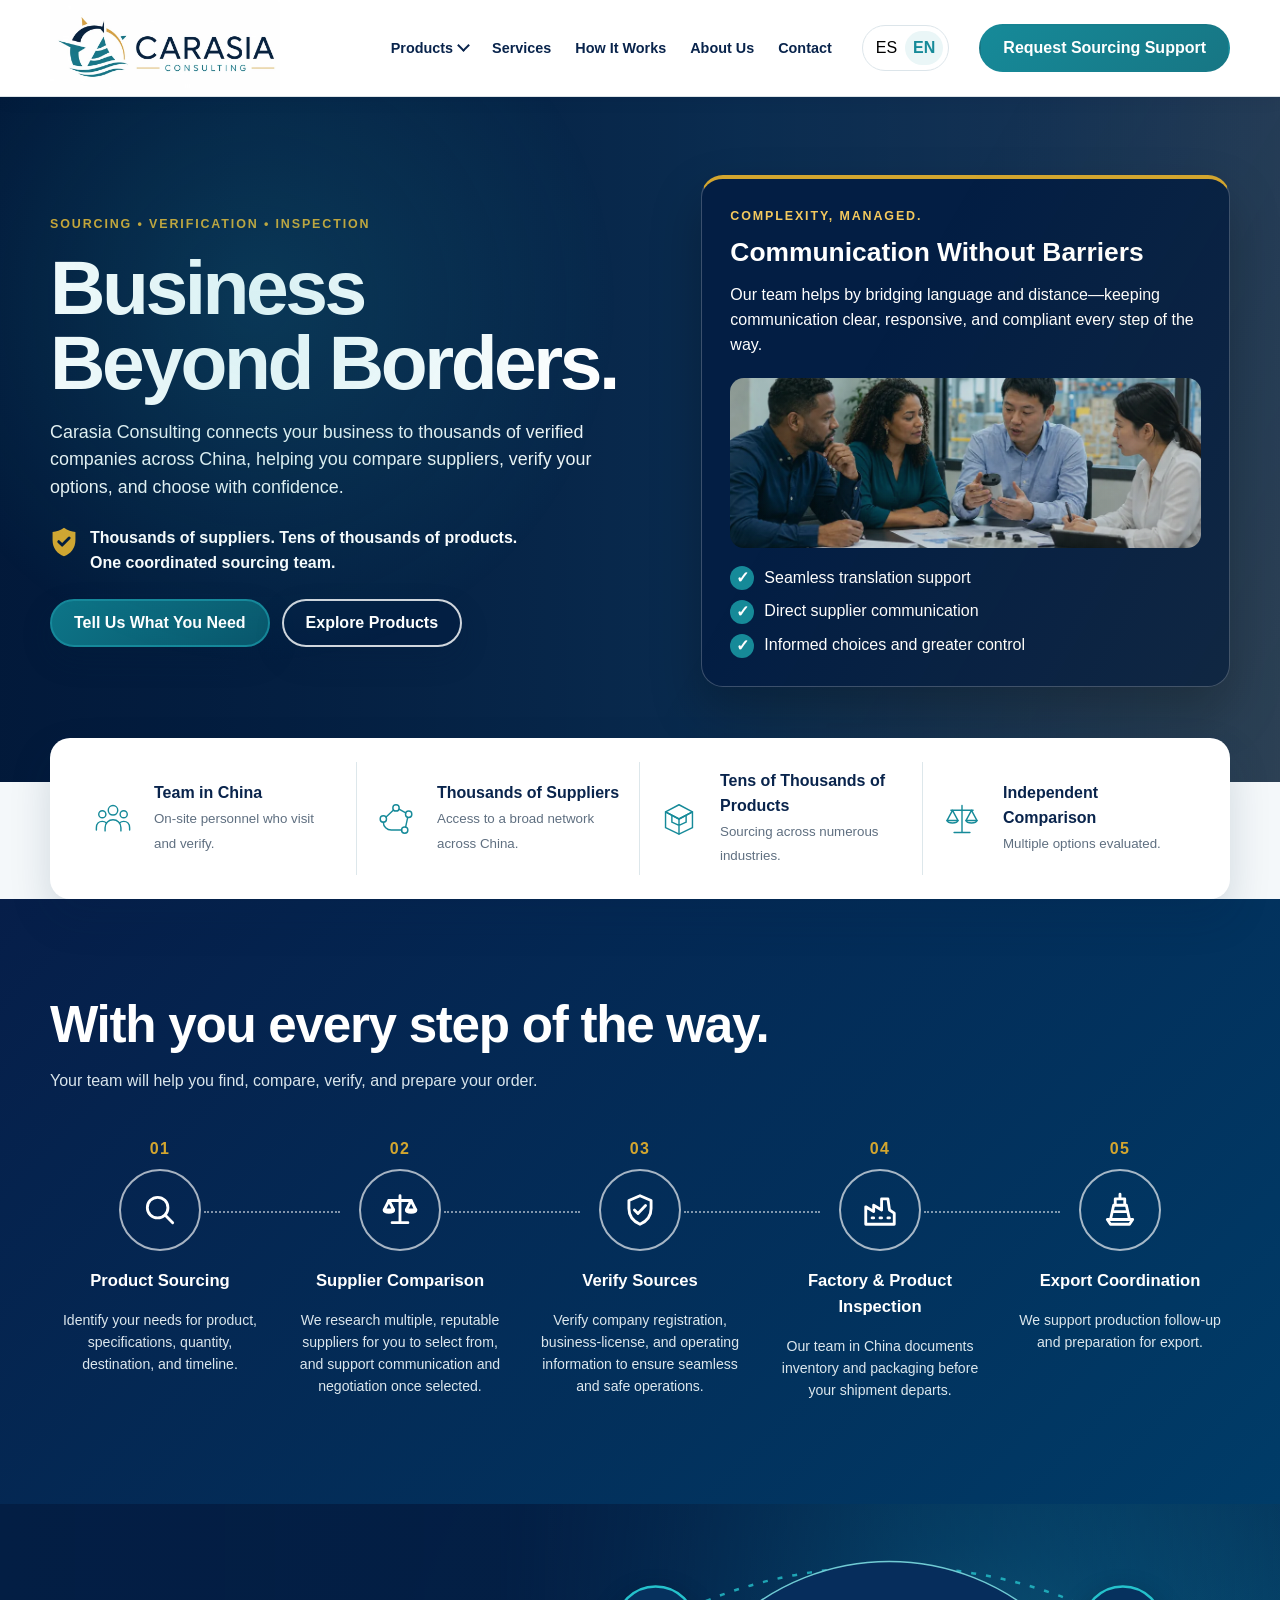
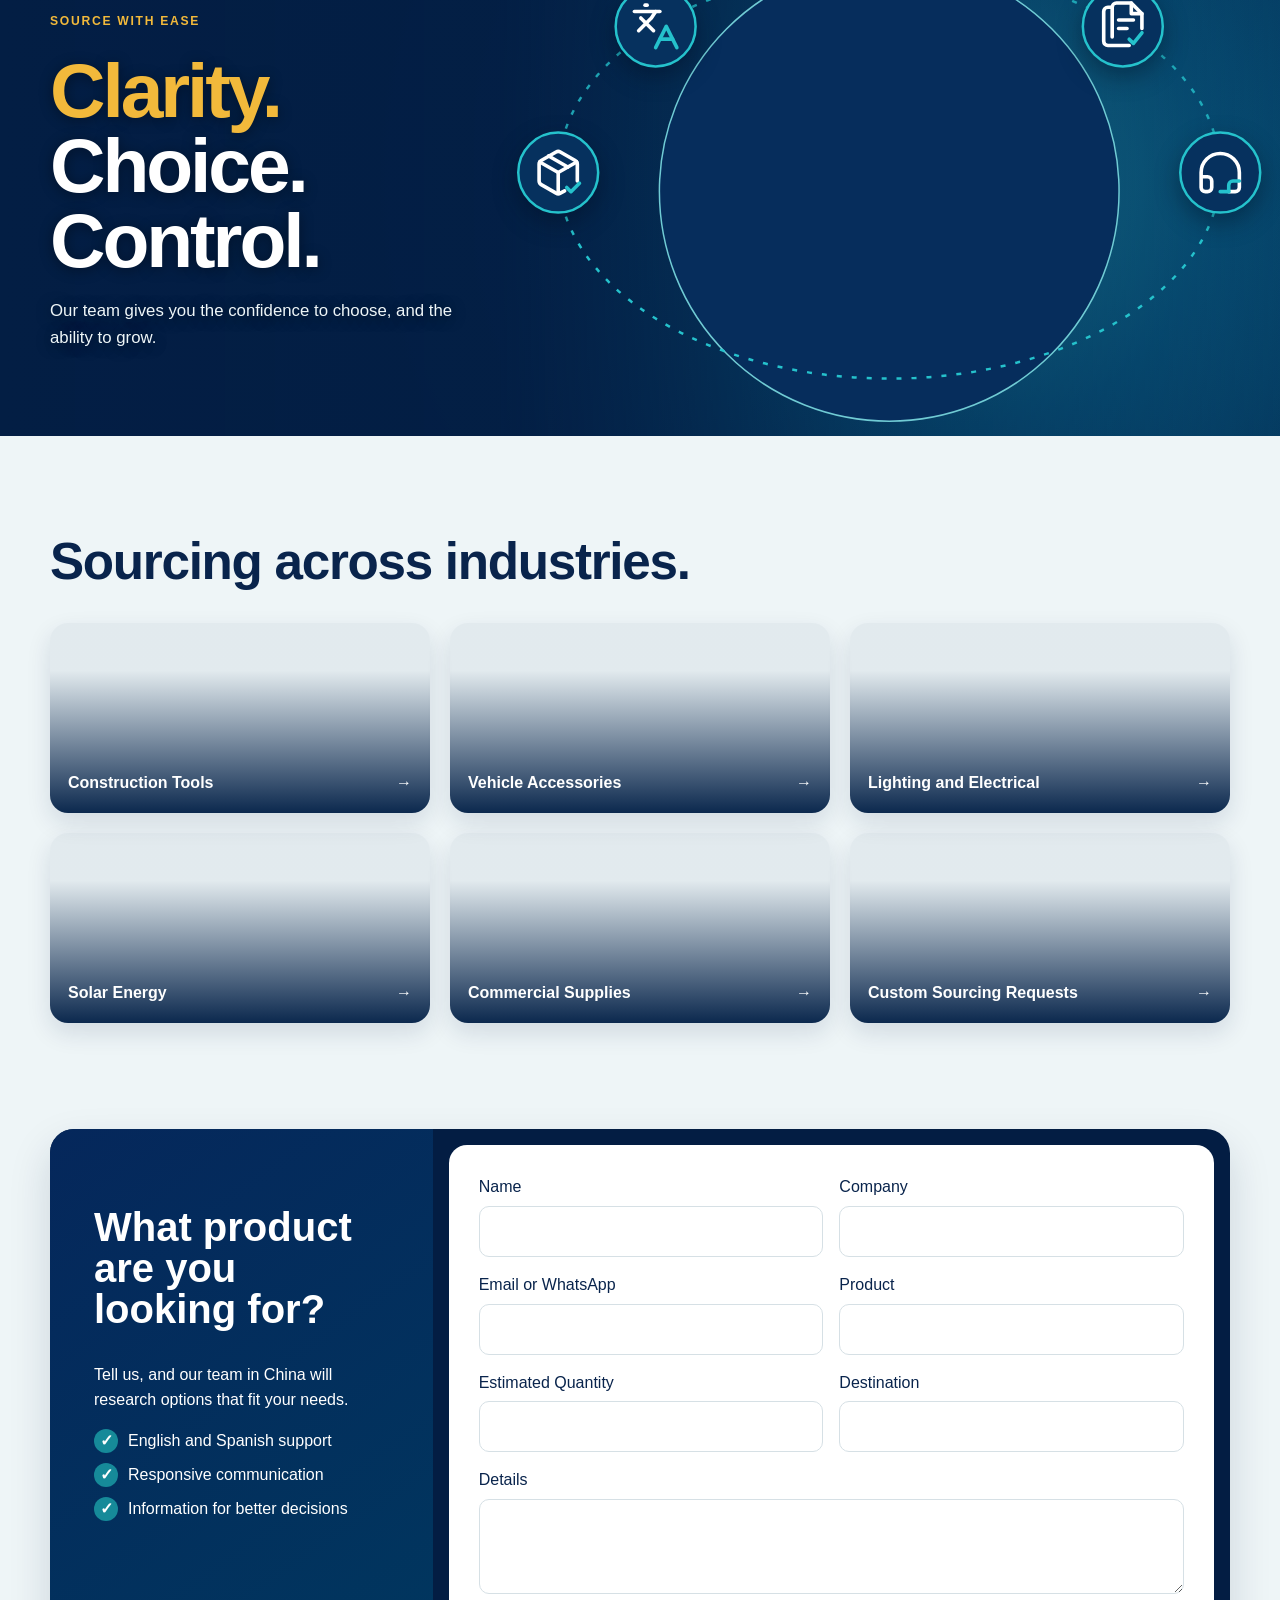
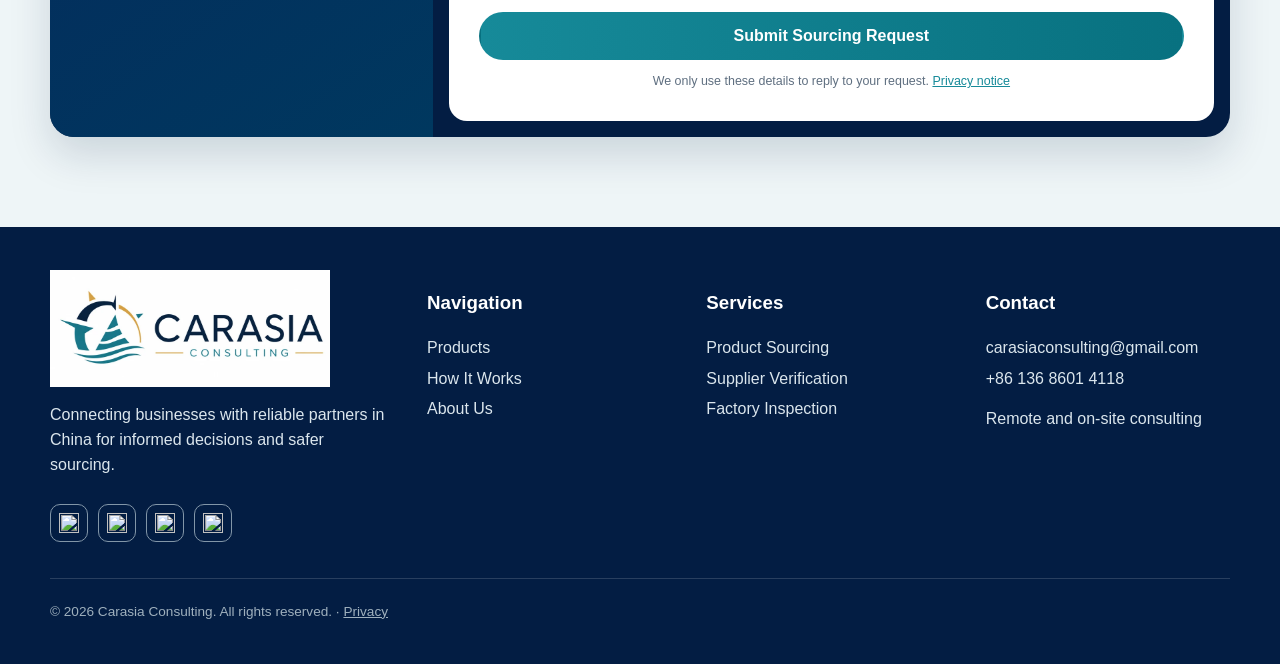
==== commit 6d5b79df: "Home page: 'hundreds of suppliers' -> 'thousands of suppliers' to match the catalog" ====
--- a/index.html
+++ b/index.html
@@ -1500,11 +1500,11 @@
             </h1>
             <p class="hero-copy">
               <span class="es"
-                >Carasia Consulting conecta su negocio con cientos de empresas
+                >Carasia Consulting conecta su negocio con miles de empresas
                 verificadas en toda China, ayudándole a comparar proveedores,
                 verificar sus opciones y elegir con confianza.</span
               ><span class="en"
-                >Carasia Consulting connects your business to hundreds of
+                >Carasia Consulting connects your business to thousands of
                 verified companies across China, helping you compare suppliers,
                 verify your options, and choose with confidence.</span
               >
@@ -1525,10 +1525,10 @@
               </svg>
               <span
                 ><span class="es"
-                  >Cientos de proveedores. Decenas de miles de productos.<br />Un
+                  >Miles de proveedores. Decenas de miles de productos.<br />Un
                   solo equipo coordinado.</span
                 ><span class="en"
-                  >Hundreds of suppliers. Tens of thousands of products.<br />One
+                  >Thousands of suppliers. Tens of thousands of products.<br />One
                   coordinated sourcing team.</span
                 ></span
               >
@@ -1621,8 +1621,8 @@
             </span>
             <div>
               <strong
-                ><span class="es">Cientos de proveedores</span
-                ><span class="en">Hundreds of Suppliers</span></strong
+                ><span class="es">Miles de proveedores</span
+                ><span class="en">Thousands of Suppliers</span></strong
               ><small
                 ><span class="es">Acceso a una amplia red en China.</span
                 ><span class="en"
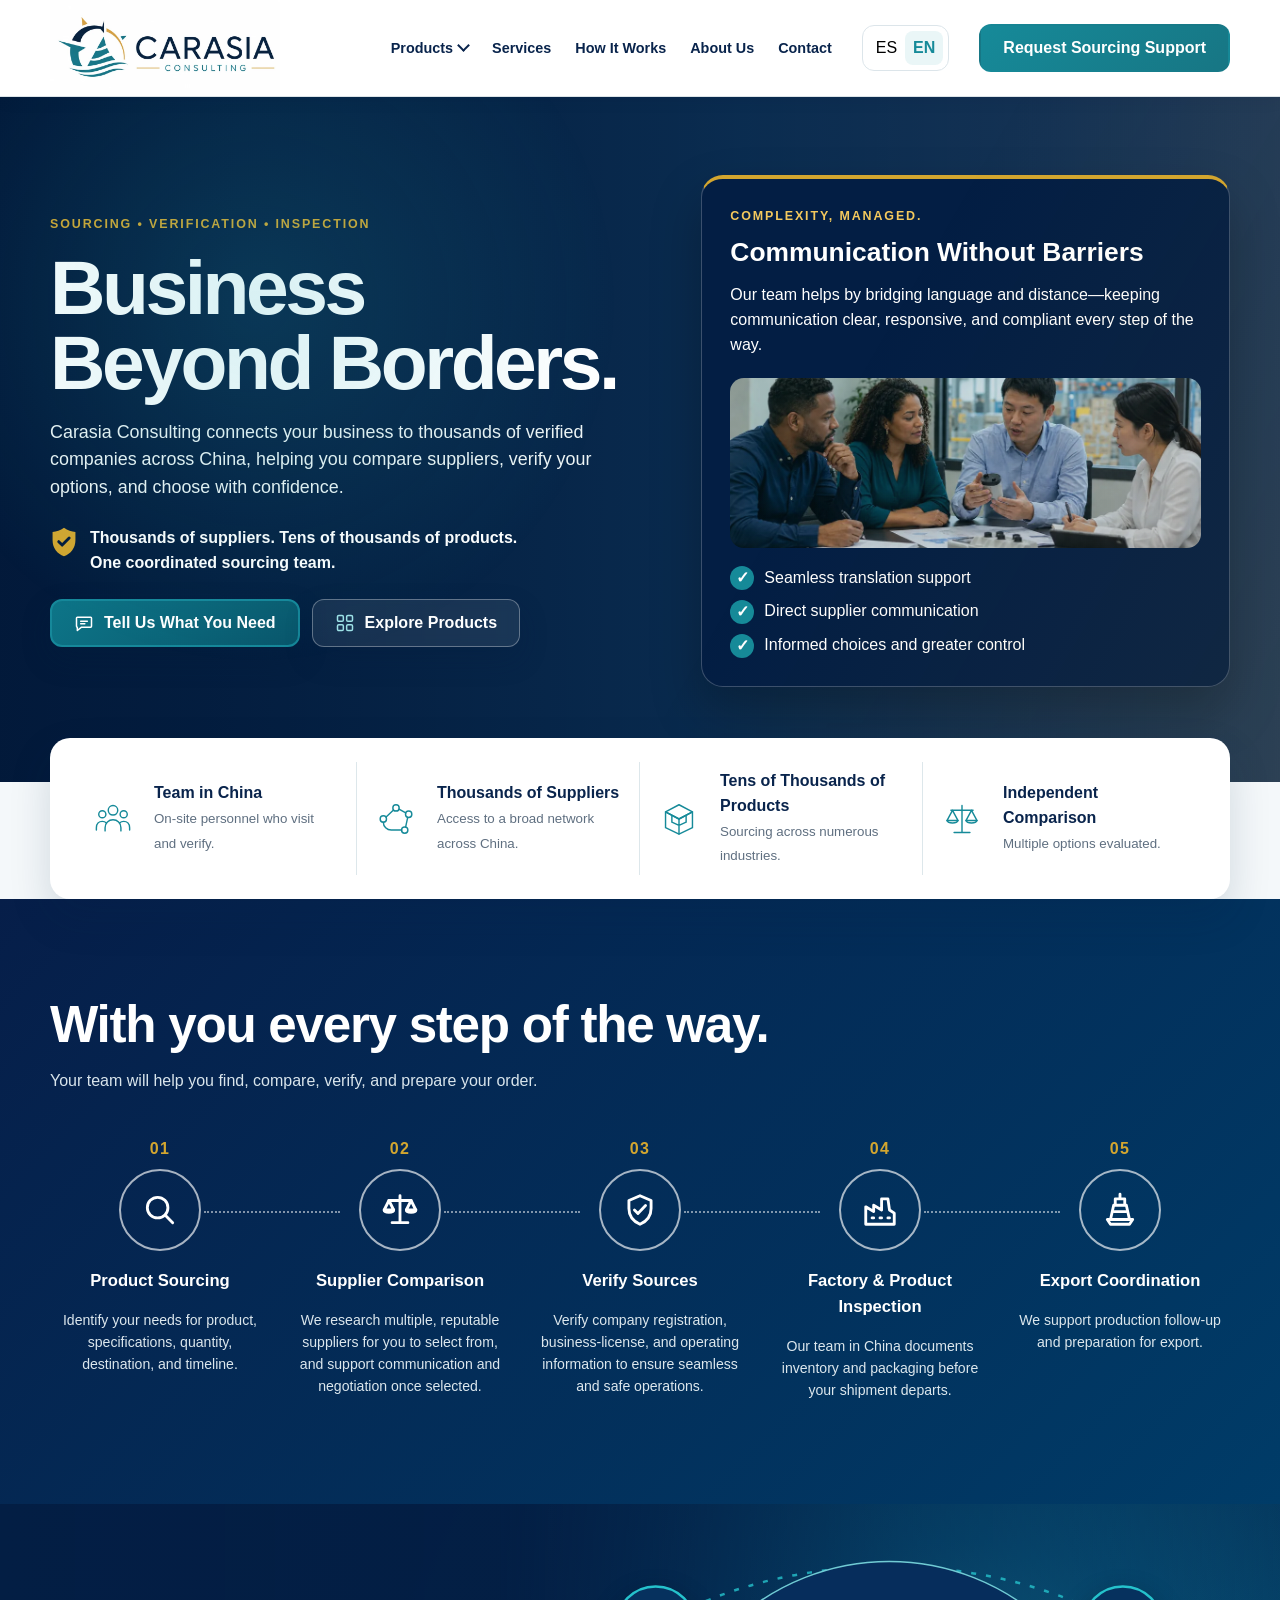
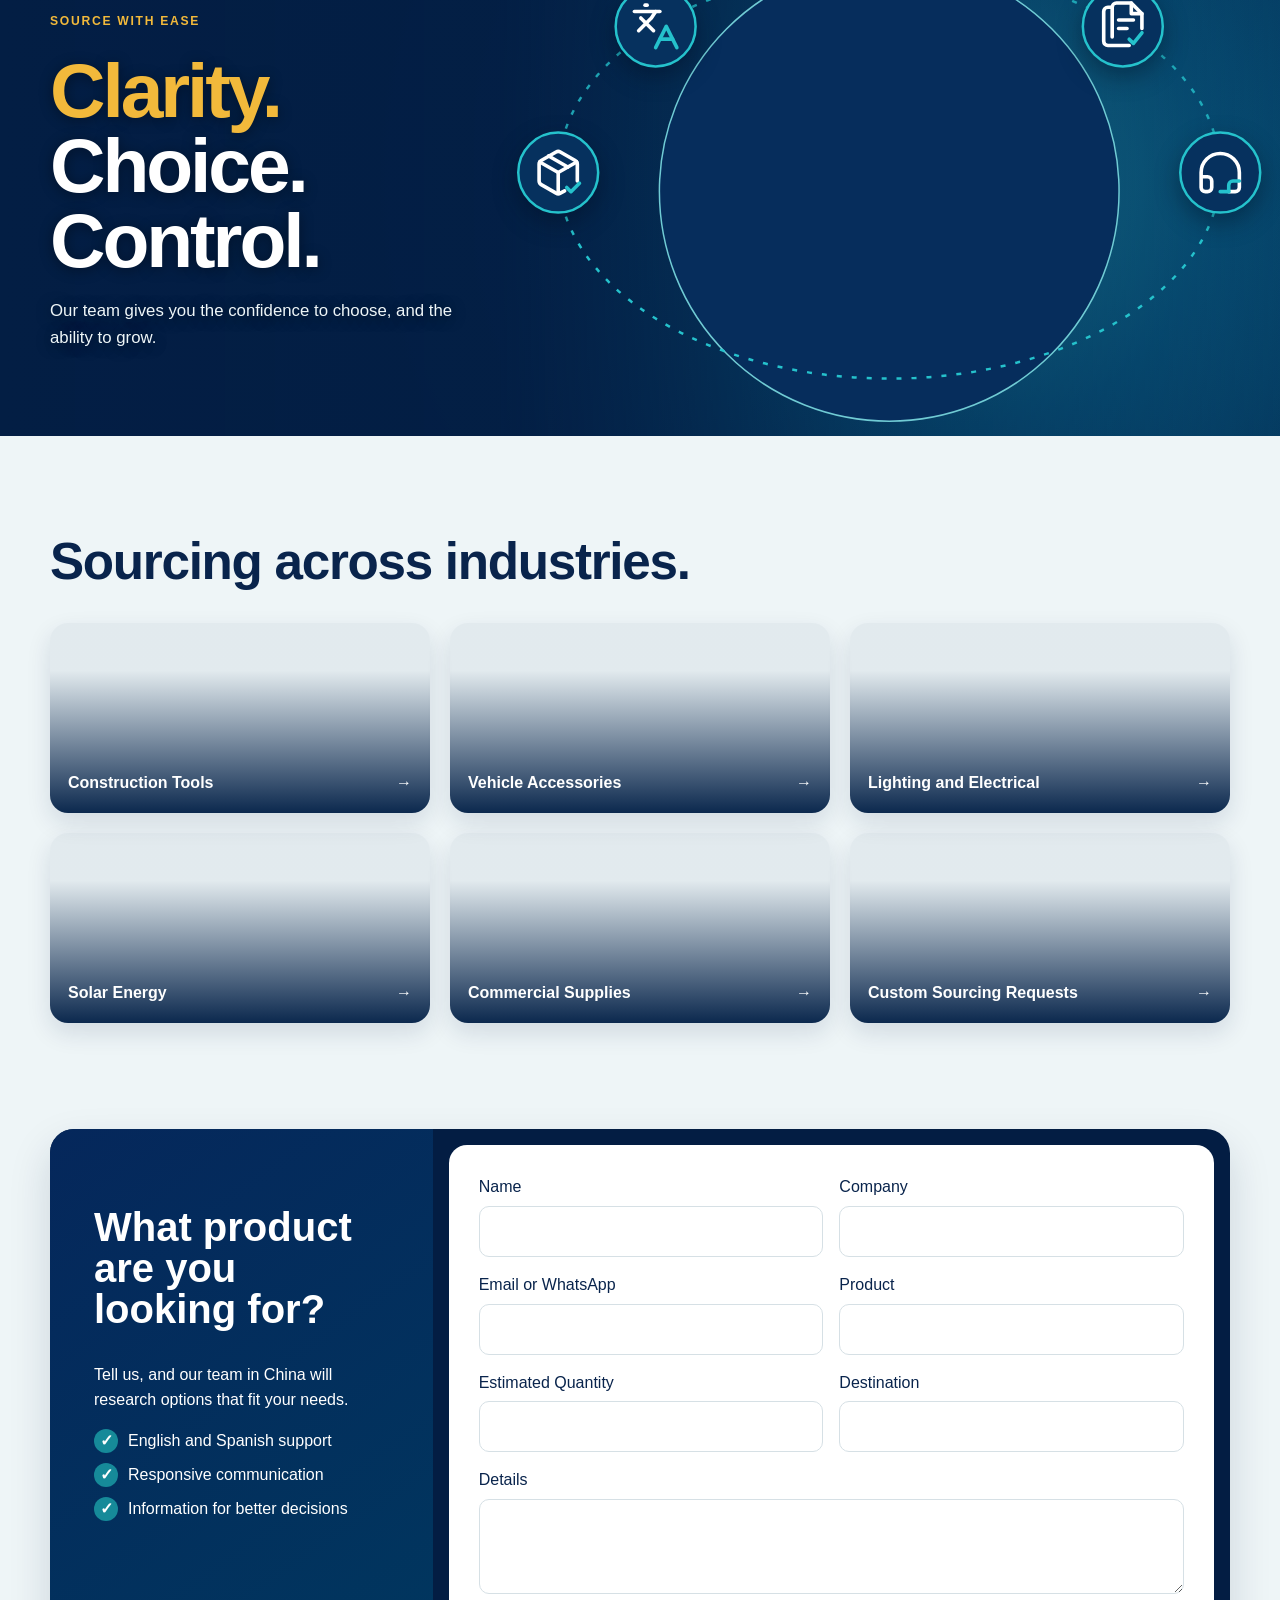
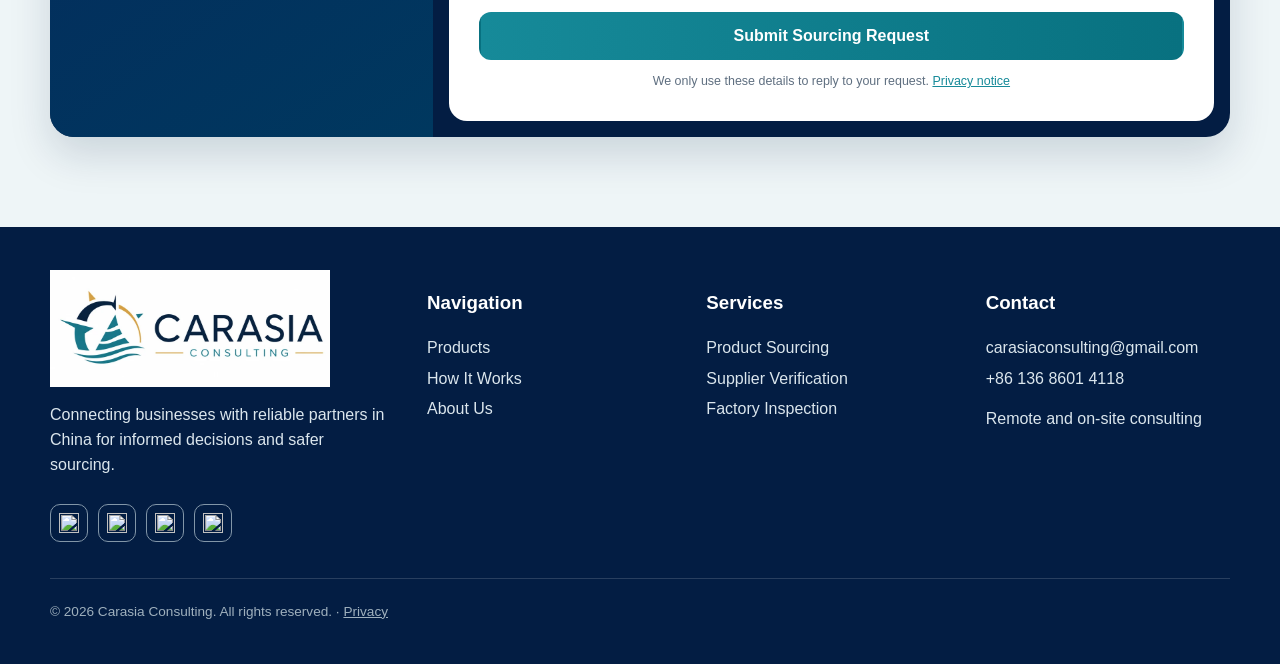
==== commit 547d3f60: "Home page: rounded-rectangle buttons with icons, matching the Products tiles" ====
--- a/index.html
+++ b/index.html
@@ -153,7 +153,7 @@
       .lang {
         display: flex;
         border: 1px solid #dce5ea;
-        border-radius: 999px;
+        border-radius: 12px;
         padding: 5px;
         background: #fff;
       }
@@ -161,7 +161,7 @@
         border: 0;
         background: transparent;
         padding: 5px 8px;
-        border-radius: 99px;
+        border-radius: 8px;
         cursor: pointer;
       }
       .lang button.active {
@@ -173,10 +173,12 @@
         display: inline-flex;
         align-items: center;
         justify-content: center;
+        gap: 10px;
         min-height: 48px;
         padding: 0 22px;
         border: 2px solid transparent;
-        border-radius: 999px;
+        /* rounded-rectangle shape, matching the Products page tiles */
+        border-radius: 12px;
         font-weight: 800;
         cursor: pointer;
         transition:
@@ -200,15 +202,26 @@
       }
       .btn-secondary {
         color: #fff;
-        border-color: rgba(255, 255, 255, 0.82);
-        background: rgba(3, 31, 67, 0.72);
+        border: 1px solid rgba(255, 255, 255, 0.32);
+        background: rgba(255, 255, 255, 0.08);
         box-shadow: 0 12px 28px rgba(2, 29, 61, 0.24);
         backdrop-filter: blur(6px);
       }
       .btn-secondary:hover {
-        border-color: #fff;
-        background: rgba(7, 69, 94, 0.88);
-      }
+        border-color: rgba(255, 255, 255, 0.6);
+        background: rgba(255, 255, 255, 0.16);
+      }
+      .btn-icon {
+        width: 20px;
+        height: 20px;
+        flex: 0 0 20px;
+        fill: none;
+        stroke: currentColor;
+        stroke-width: 1.8;
+        stroke-linecap: round;
+        stroke-linejoin: round;
+      }
+      .btn-secondary .btn-icon { stroke: #9fe3e8; }
       .header-cta {
         background: linear-gradient(135deg, var(--teal), #177684);
         color: #fff;
@@ -1535,9 +1548,11 @@
             </div>
             <div class="actions">
               <a class="btn btn-primary" href="./index.html#contact"
+                ><svg class="btn-icon" viewBox="0 0 24 24" aria-hidden="true"><path d="M4 5h16a1 1 0 0 1 1 1v10a1 1 0 0 1-1 1H9l-5 4v-4H4a1 1 0 0 1-1-1V6a1 1 0 0 1 1-1z"/><path d="M8 10h8M8 13h5"/></svg
                 ><span class="es">Cuéntenos qué necesita</span
                 ><span class="en">Tell Us What You Need</span></a
               ><a class="btn btn-secondary" href="./catalog.html"
+                ><svg class="btn-icon" viewBox="0 0 24 24" aria-hidden="true"><rect x="3" y="3" width="7" height="7" rx="1.5"/><rect x="14" y="3" width="7" height="7" rx="1.5"/><rect x="3" y="14" width="7" height="7" rx="1.5"/><rect x="14" y="14" width="7" height="7" rx="1.5"/></svg
                 ><span class="es">Explorar productos</span
                 ><span class="en">Explore Products</span></a
               >
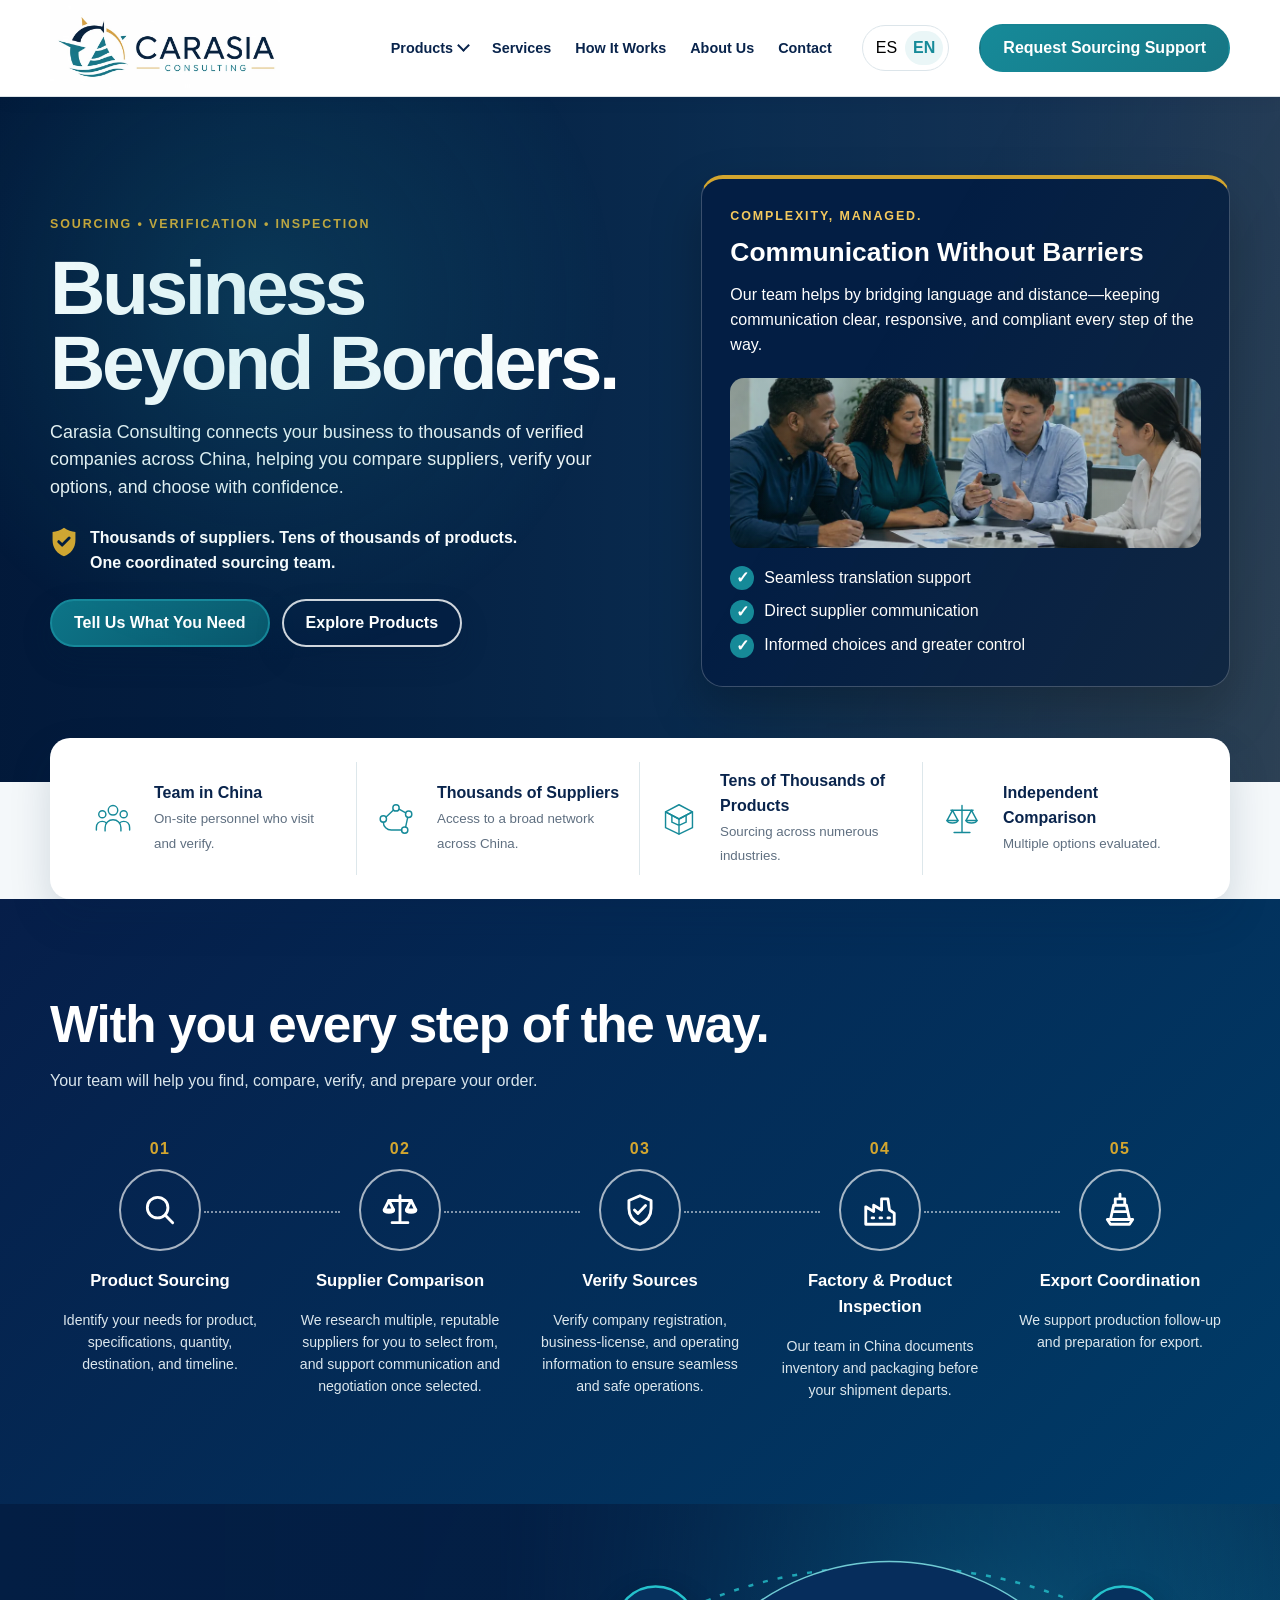
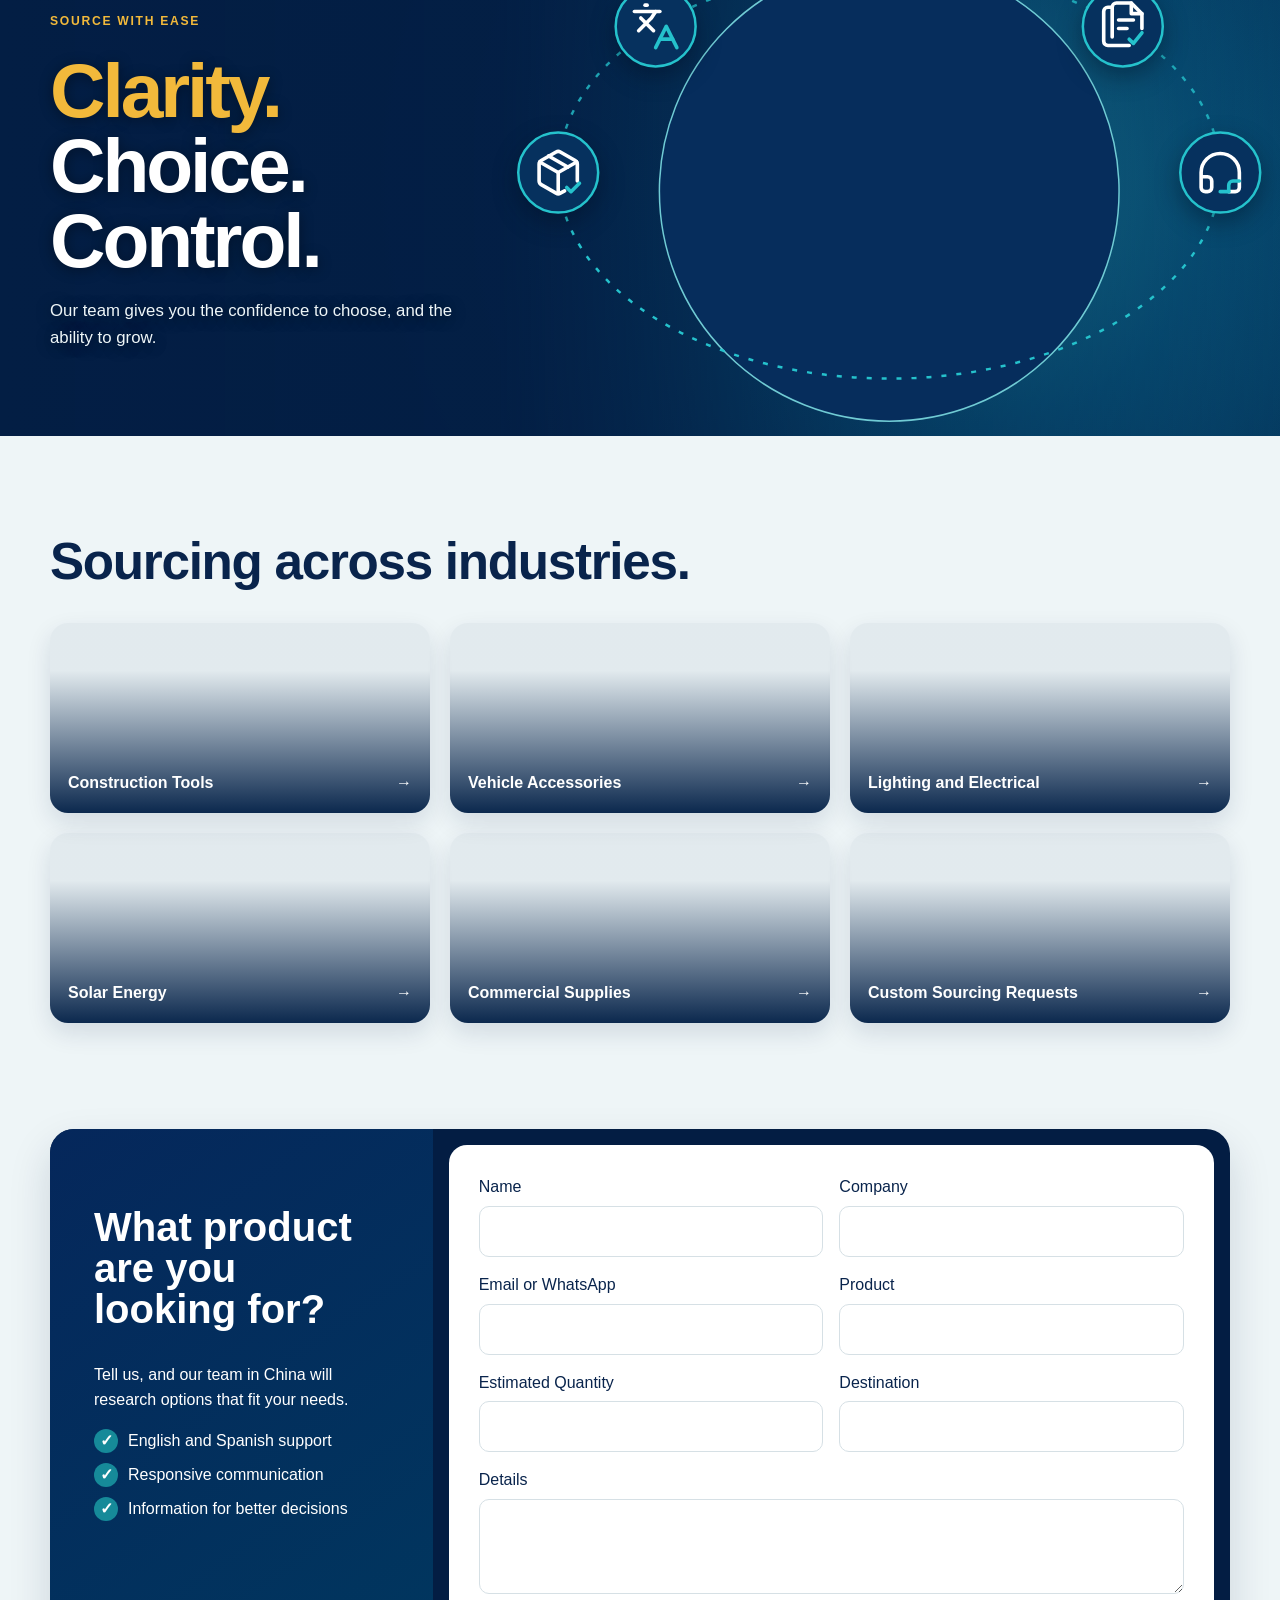
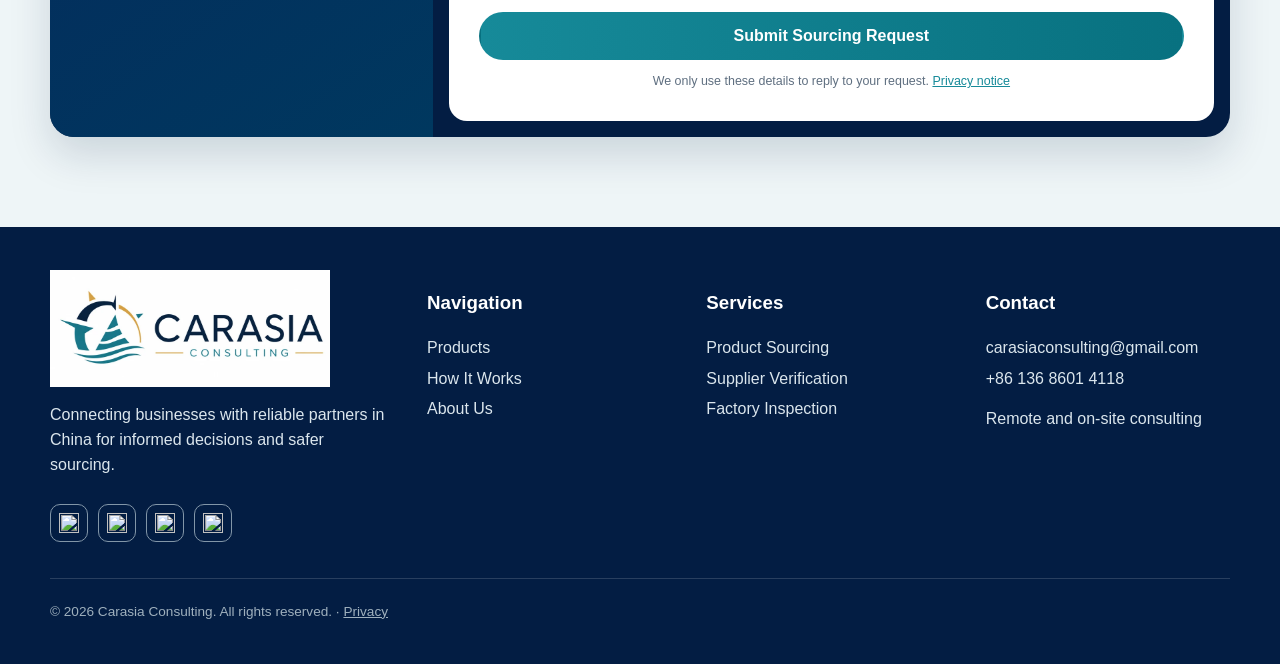
==== commit 6f48a970: "Revert "Home page: rounded-rectangle buttons with icons, matching the Products tiles" This reverts c" ====
--- a/index.html
+++ b/index.html
@@ -153,7 +153,7 @@
       .lang {
         display: flex;
         border: 1px solid #dce5ea;
-        border-radius: 12px;
+        border-radius: 999px;
         padding: 5px;
         background: #fff;
       }
@@ -161,7 +161,7 @@
         border: 0;
         background: transparent;
         padding: 5px 8px;
-        border-radius: 8px;
+        border-radius: 99px;
         cursor: pointer;
       }
       .lang button.active {
@@ -173,12 +173,10 @@
         display: inline-flex;
         align-items: center;
         justify-content: center;
-        gap: 10px;
         min-height: 48px;
         padding: 0 22px;
         border: 2px solid transparent;
-        /* rounded-rectangle shape, matching the Products page tiles */
-        border-radius: 12px;
+        border-radius: 999px;
         font-weight: 800;
         cursor: pointer;
         transition:
@@ -202,26 +200,15 @@
       }
       .btn-secondary {
         color: #fff;
-        border: 1px solid rgba(255, 255, 255, 0.32);
-        background: rgba(255, 255, 255, 0.08);
+        border-color: rgba(255, 255, 255, 0.82);
+        background: rgba(3, 31, 67, 0.72);
         box-shadow: 0 12px 28px rgba(2, 29, 61, 0.24);
         backdrop-filter: blur(6px);
       }
       .btn-secondary:hover {
-        border-color: rgba(255, 255, 255, 0.6);
-        background: rgba(255, 255, 255, 0.16);
-      }
-      .btn-icon {
-        width: 20px;
-        height: 20px;
-        flex: 0 0 20px;
-        fill: none;
-        stroke: currentColor;
-        stroke-width: 1.8;
-        stroke-linecap: round;
-        stroke-linejoin: round;
-      }
-      .btn-secondary .btn-icon { stroke: #9fe3e8; }
+        border-color: #fff;
+        background: rgba(7, 69, 94, 0.88);
+      }
       .header-cta {
         background: linear-gradient(135deg, var(--teal), #177684);
         color: #fff;
@@ -1548,11 +1535,9 @@
             </div>
             <div class="actions">
               <a class="btn btn-primary" href="./index.html#contact"
-                ><svg class="btn-icon" viewBox="0 0 24 24" aria-hidden="true"><path d="M4 5h16a1 1 0 0 1 1 1v10a1 1 0 0 1-1 1H9l-5 4v-4H4a1 1 0 0 1-1-1V6a1 1 0 0 1 1-1z"/><path d="M8 10h8M8 13h5"/></svg
                 ><span class="es">Cuéntenos qué necesita</span
                 ><span class="en">Tell Us What You Need</span></a
               ><a class="btn btn-secondary" href="./catalog.html"
-                ><svg class="btn-icon" viewBox="0 0 24 24" aria-hidden="true"><rect x="3" y="3" width="7" height="7" rx="1.5"/><rect x="14" y="3" width="7" height="7" rx="1.5"/><rect x="3" y="14" width="7" height="7" rx="1.5"/><rect x="14" y="14" width="7" height="7" rx="1.5"/></svg
                 ><span class="es">Explorar productos</span
                 ><span class="en">Explore Products</span></a
               >
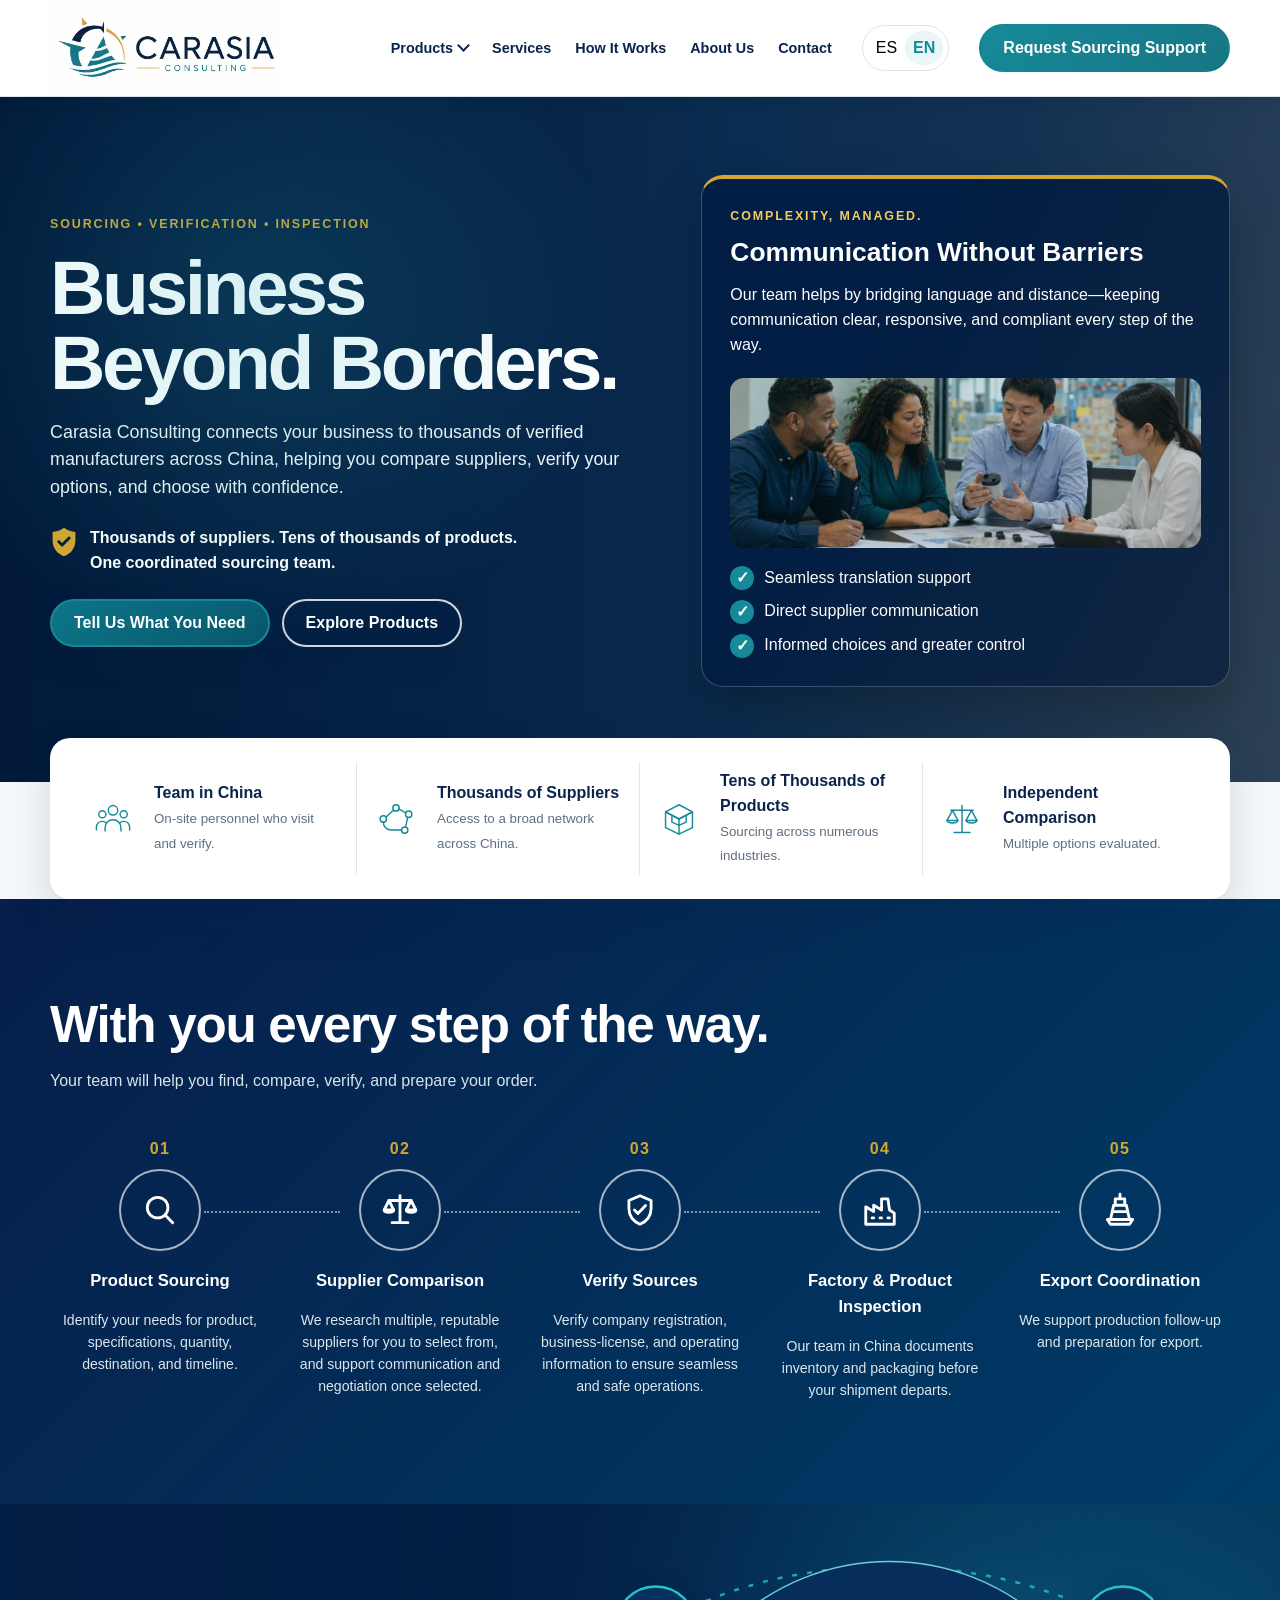
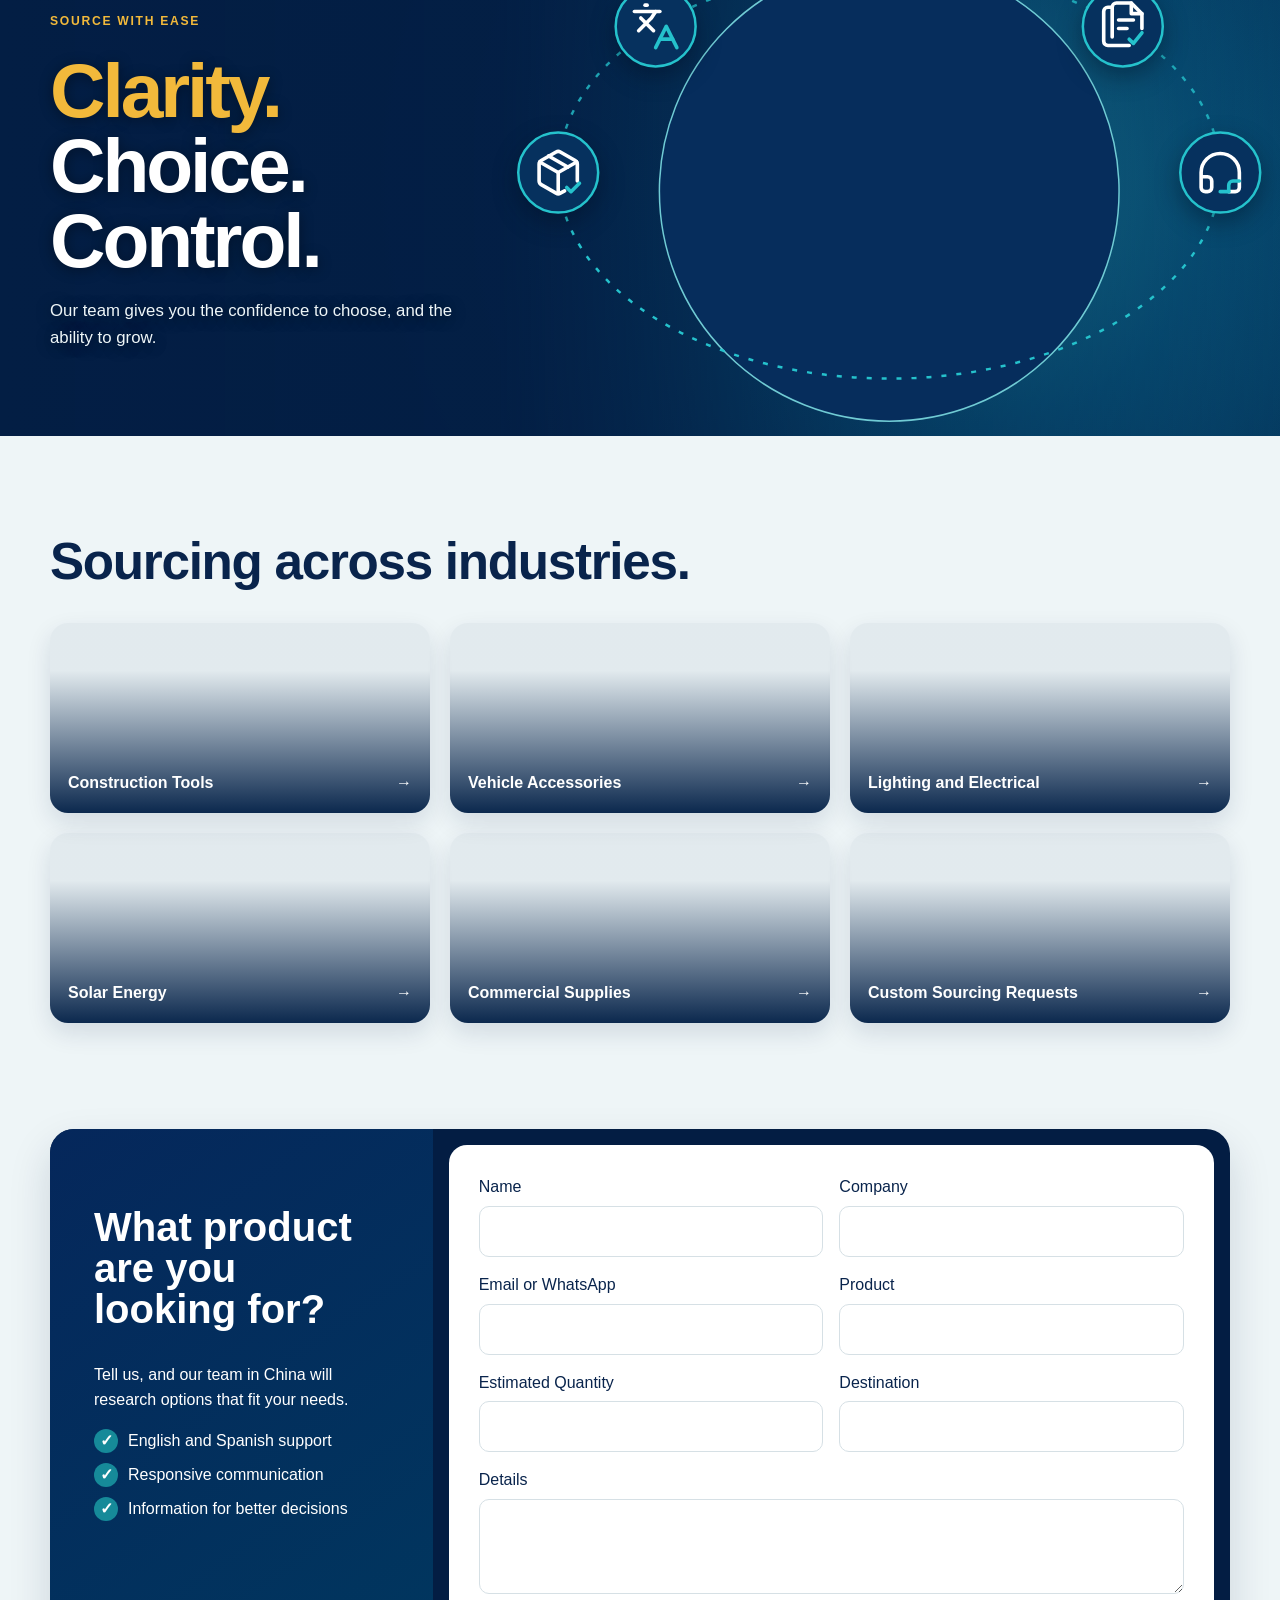
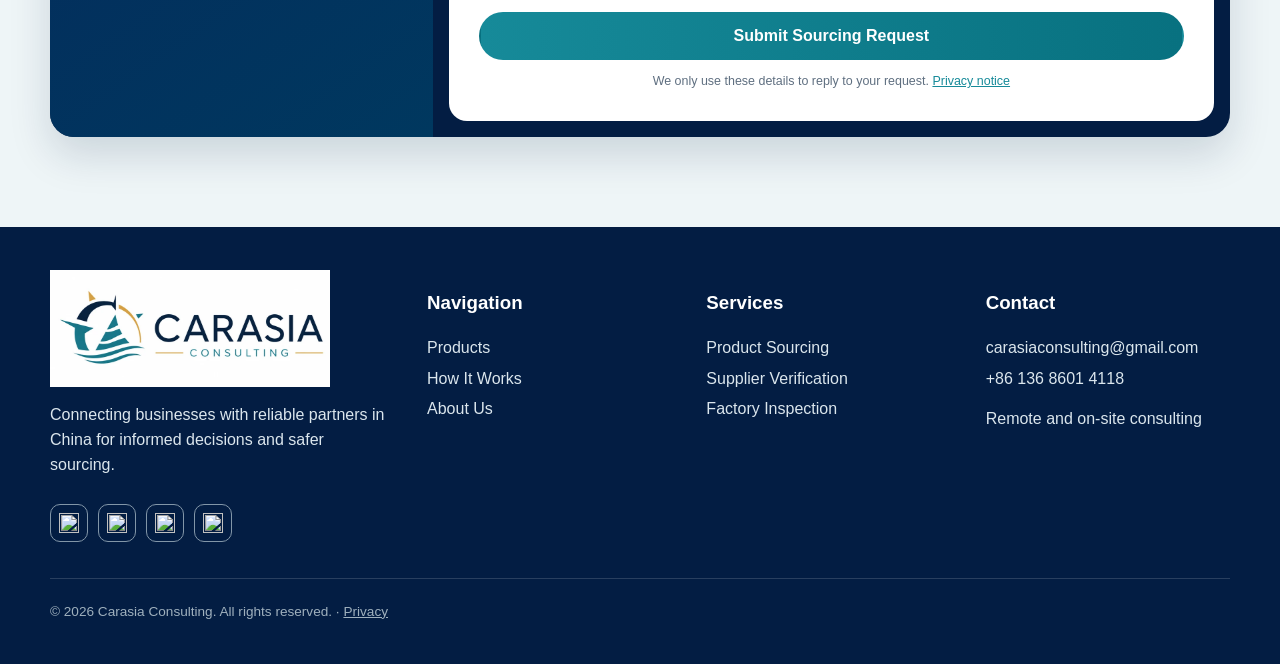
==== commit f1a2761b: "Home page: 'verified companies' -> 'verified manufacturers' (EN + ES)" ====
--- a/index.html
+++ b/index.html
@@ -1500,12 +1500,12 @@
             </h1>
             <p class="hero-copy">
               <span class="es"
-                >Carasia Consulting conecta su negocio con miles de empresas
-                verificadas en toda China, ayudándole a comparar proveedores,
+                >Carasia Consulting conecta su negocio con miles de fabricantes
+                verificados en toda China, ayudándole a comparar proveedores,
                 verificar sus opciones y elegir con confianza.</span
               ><span class="en"
                 >Carasia Consulting connects your business to thousands of
-                verified companies across China, helping you compare suppliers,
+                verified manufacturers across China, helping you compare suppliers,
                 verify your options, and choose with confidence.</span
               >
             </p>
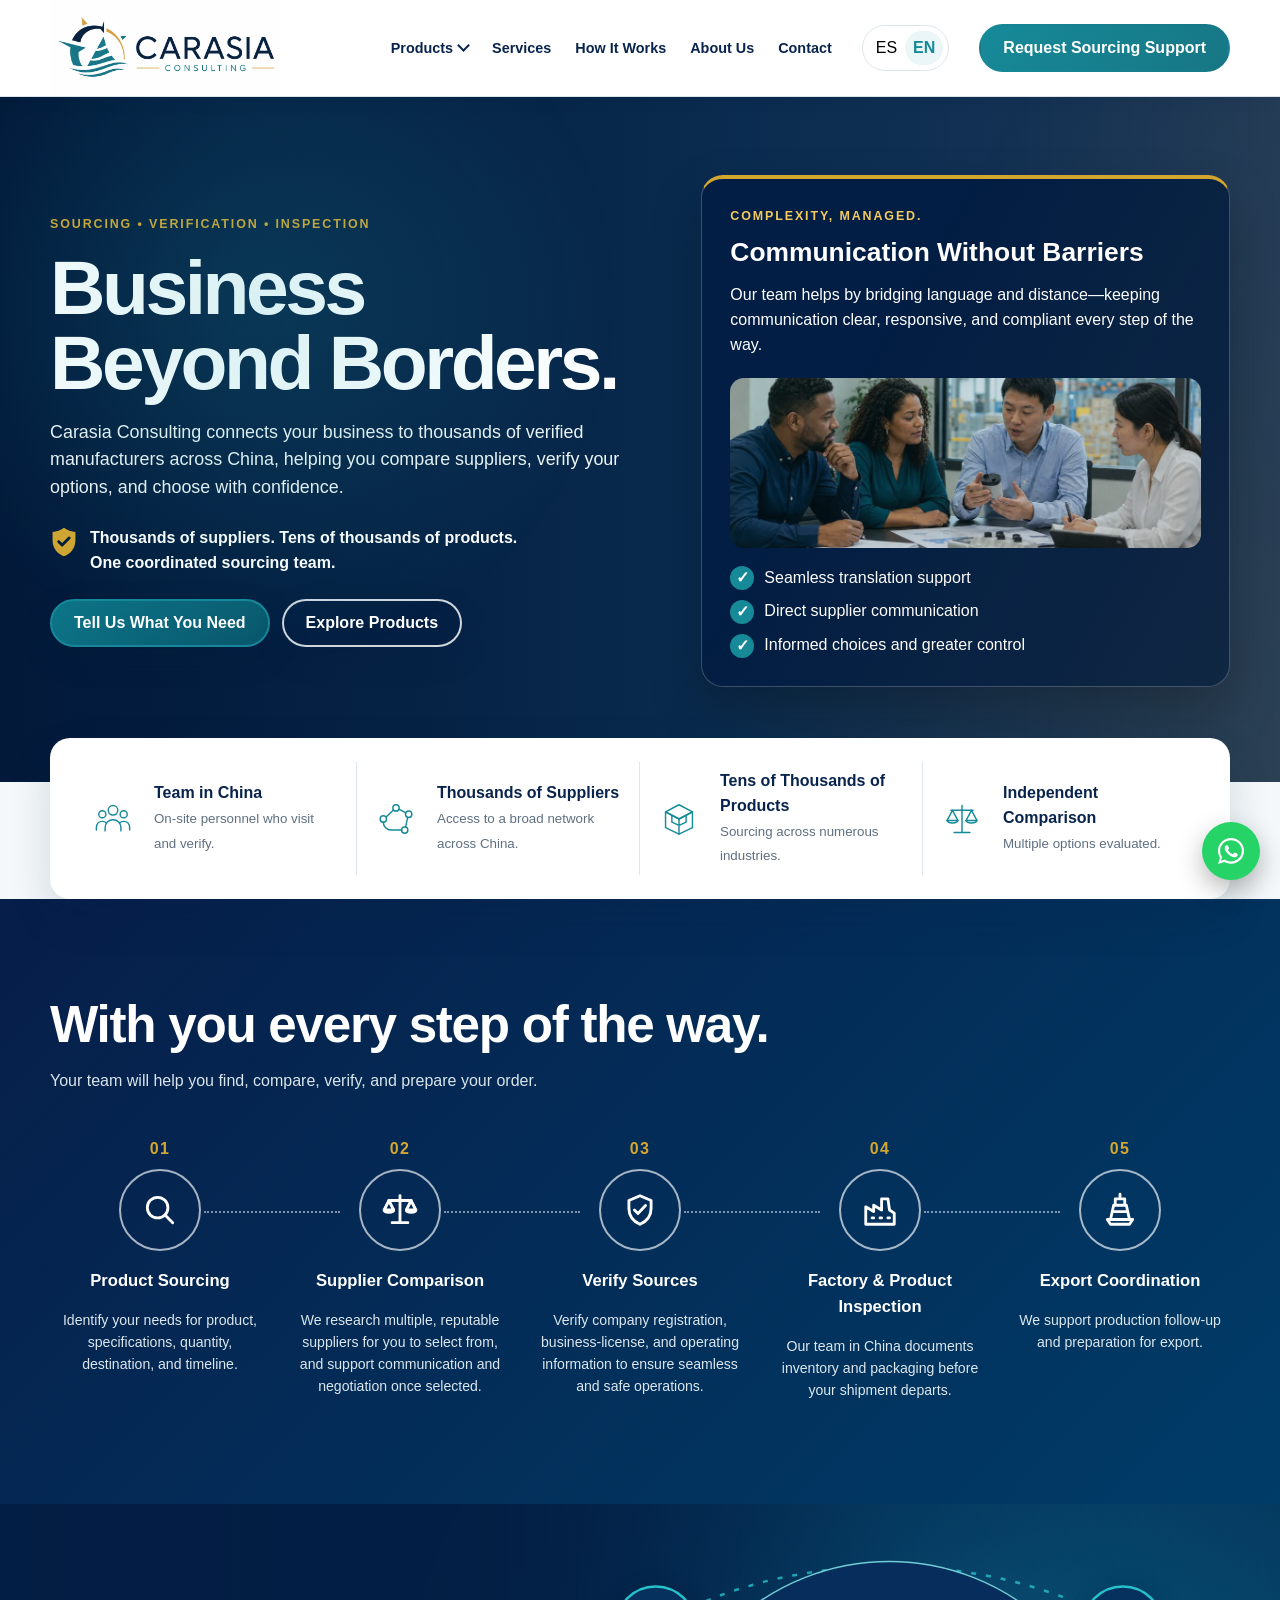
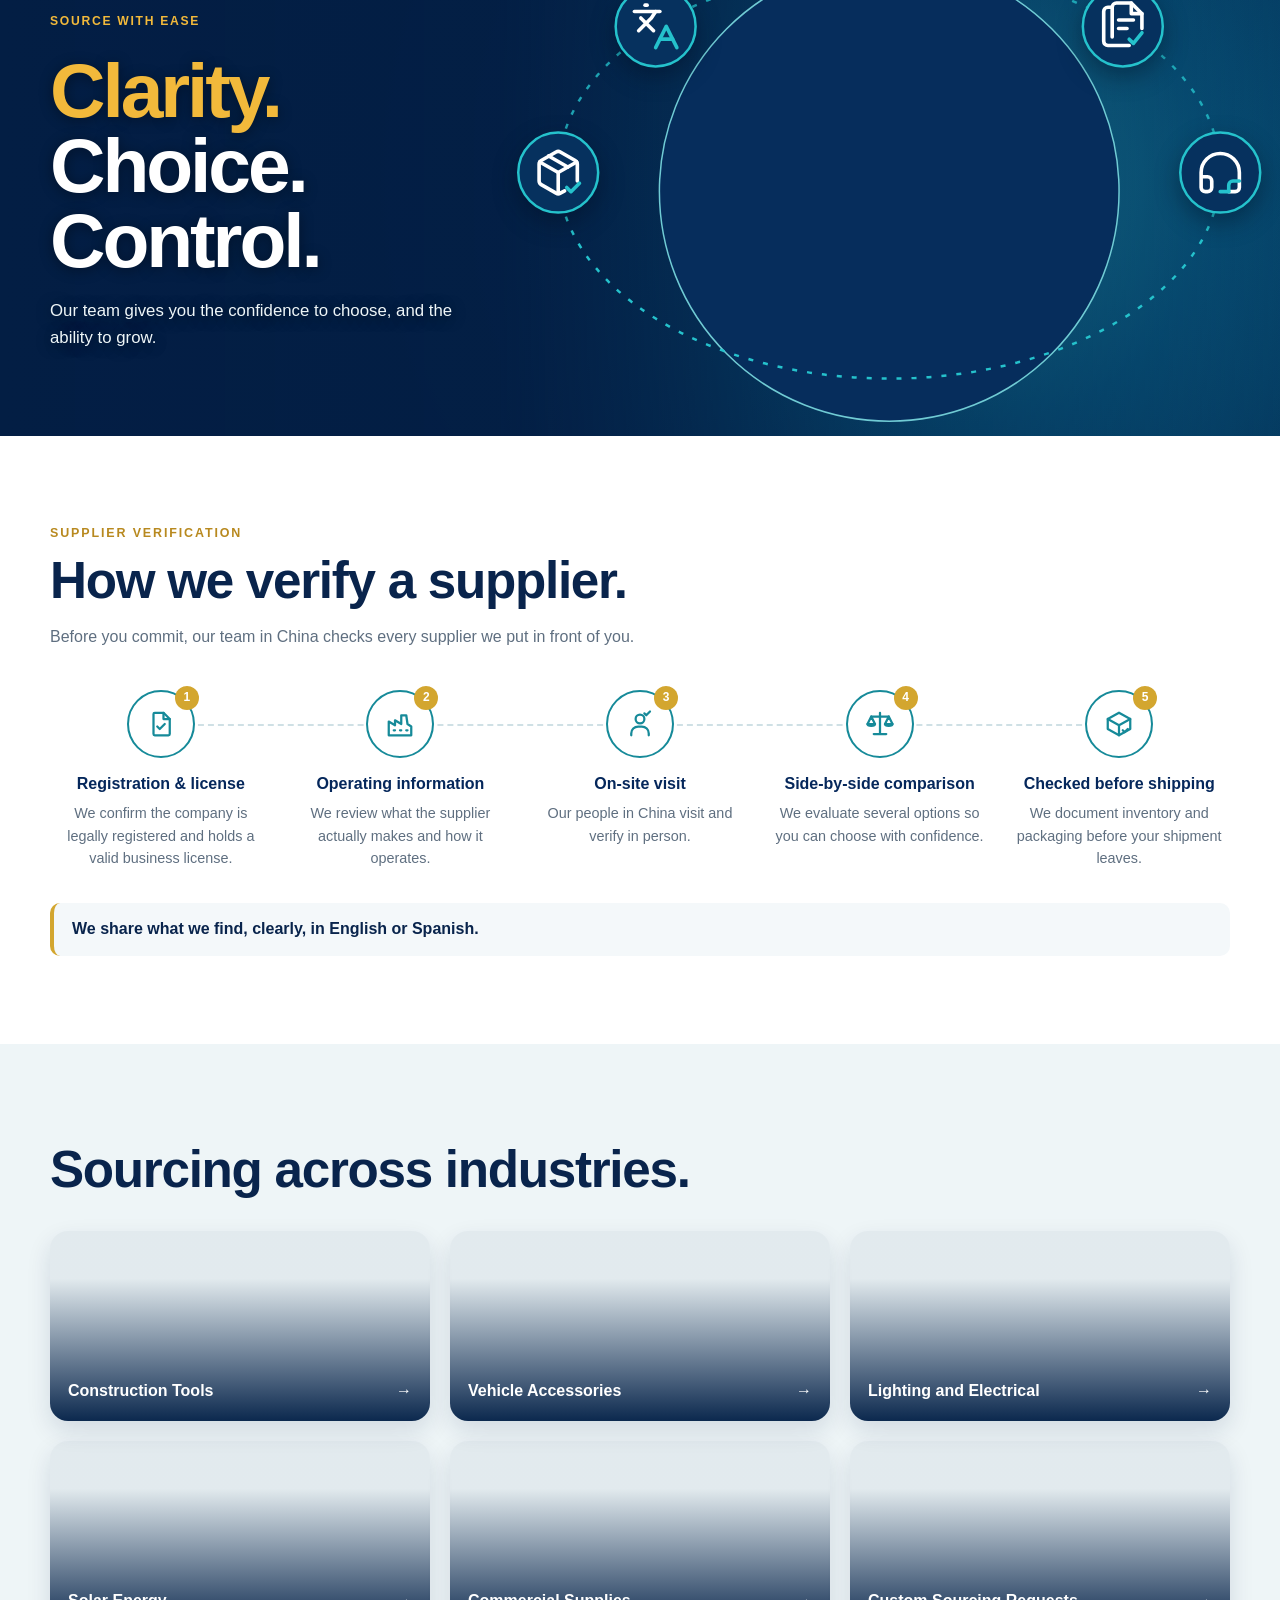
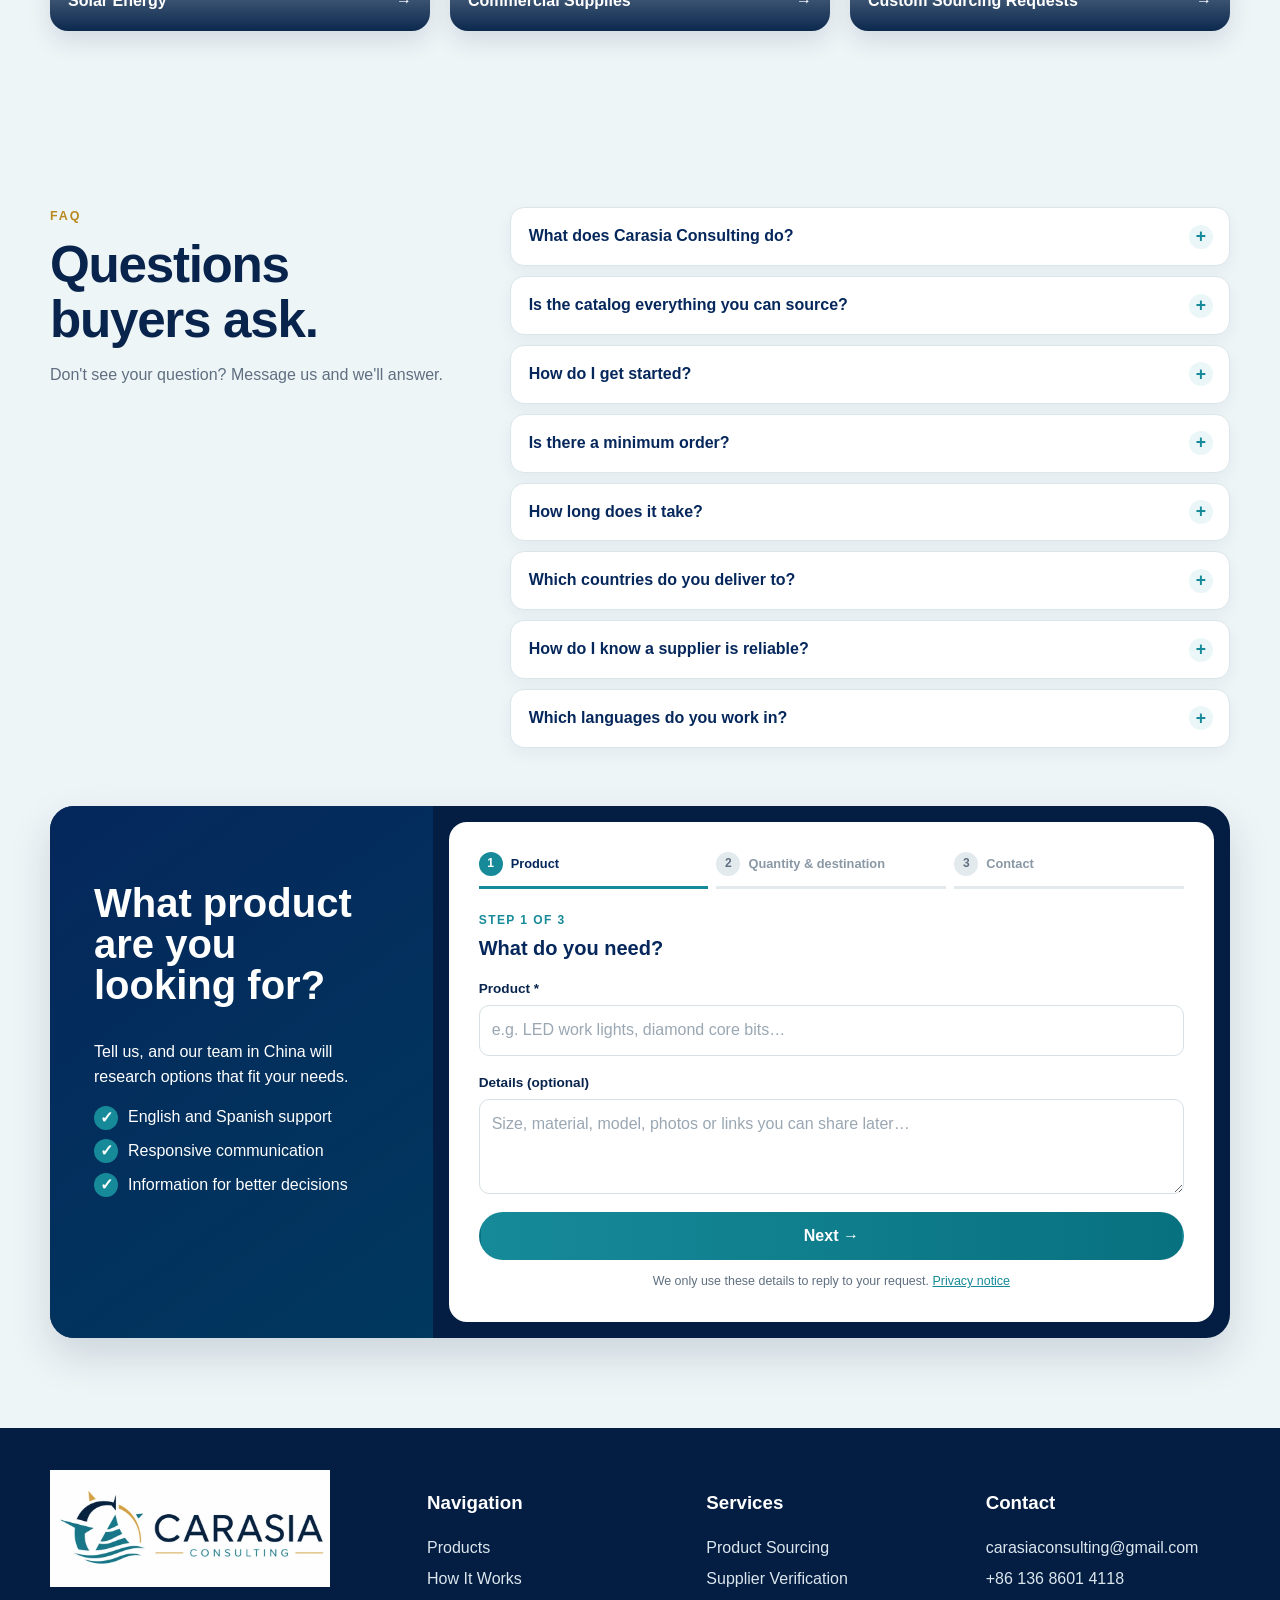
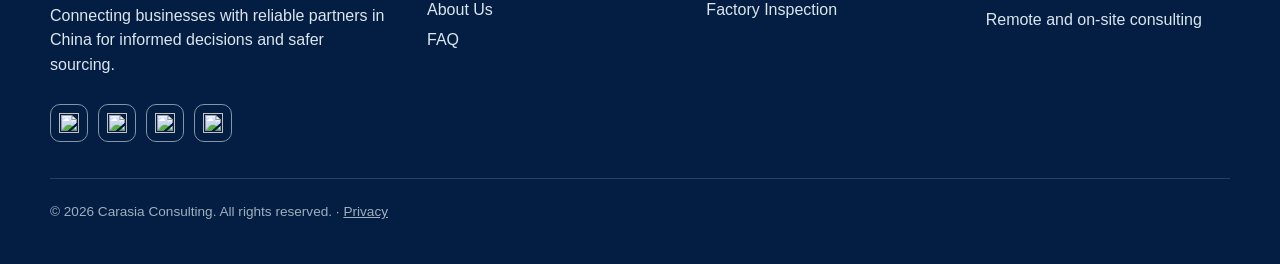
==== commit 7d8d3ab2: "Home page: WhatsApp button, 3-step request form, supplier verification section, FAQ - Floating Whats" ====
--- a/index.html
+++ b/index.html
@@ -8,9 +8,9 @@
       content="Carasia Consulting connects businesses with verified suppliers in China, with sourcing, supplier verification, and inspection support."
     />
     <title>Carasia Consulting | Business Beyond Borders</title>
-    <link rel="icon" href="favicon.ico" sizes="any" />
-    <link rel="icon" href="favicon-32.png" type="image/png" sizes="32x32" />
-    <link rel="apple-touch-icon" href="apple-touch-icon.png" />
+    <link rel="icon" href="favicon.ico?v=2" sizes="any" />
+    <link rel="icon" href="favicon-32.png?v=2" type="image/png" sizes="32x32" />
+    <link rel="apple-touch-icon" href="apple-touch-icon.png?v=2" />
     <meta name="theme-color" content="#05275b" />
     <!-- Preview shown when the link is shared (WhatsApp, Facebook, LinkedIn, etc.) -->
     <meta property="og:type" content="website" />
@@ -771,6 +771,312 @@
         margin-top: 18px;
         background: linear-gradient(90deg, var(--teal), #087180);
         color: #fff;
+      }
+      /* ----- Step-by-step request form ----- */
+      .field > span:first-child {
+        font-weight: 800;
+        font-size: 0.85rem;
+        color: var(--ink);
+      }
+      .field input::placeholder,
+      .field textarea::placeholder {
+        color: #9aa7b3;
+      }
+      .field input:focus,
+      .field textarea:focus {
+        outline: none;
+        border-color: var(--teal);
+        box-shadow: 0 0 0 3px rgba(22, 138, 153, 0.15);
+      }
+      .form-progress {
+        display: none;
+        list-style: none;
+        margin: 0 0 22px;
+        padding: 0;
+        gap: 8px;
+      }
+      .form-step {
+        margin: 0 0 18px;
+        padding: 0;
+        border: 0;
+        min-width: 0;
+      }
+      .form-step legend {
+        display: block;
+        margin-bottom: 14px;
+        padding: 0;
+        color: var(--navy);
+        font-size: 1.25rem;
+        font-weight: 800;
+      }
+      .step-count {
+        display: block;
+        margin-bottom: 4px;
+        color: var(--teal);
+        font-size: 0.75rem;
+        letter-spacing: 0.12em;
+        text-transform: uppercase;
+      }
+      .form-nav {
+        display: flex;
+        gap: 10px;
+      }
+      .form-nav .submit {
+        margin-top: 0;
+        flex: 1;
+      }
+      .form-nav [hidden] {
+        display: none !important;
+      }
+      .form-back {
+        flex: 0 0 auto;
+        border: 1px solid #d6e0e5;
+        background: #fff;
+        color: var(--navy);
+      }
+      .form-back:hover {
+        border-color: var(--teal);
+        color: var(--teal);
+      }
+      /* When JavaScript is on, show one step at a time */
+      .stepped .form-progress {
+        display: flex;
+      }
+      .stepped .form-progress li {
+        flex: 1;
+        display: flex;
+        align-items: center;
+        gap: 8px;
+        padding-bottom: 10px;
+        border-bottom: 3px solid #e3eaee;
+        color: #8a98a6;
+        font-size: 0.8rem;
+        font-weight: 800;
+        transition: color 0.2s ease, border-color 0.2s ease;
+      }
+      .stepped .form-progress b {
+        display: grid;
+        place-items: center;
+        flex: 0 0 24px;
+        height: 24px;
+        border-radius: 50%;
+        background: #e3eaee;
+        color: #5f6f80;
+        font-size: 0.75rem;
+      }
+      .stepped .form-progress li.active,
+      .stepped .form-progress li.done {
+        border-color: var(--teal);
+        color: var(--navy);
+      }
+      .stepped .form-progress li.active b,
+      .stepped .form-progress li.done b {
+        background: var(--teal);
+        color: #fff;
+      }
+      .stepped .form-step {
+        display: none;
+      }
+      .stepped .form-step.active {
+        display: block;
+        animation: step-in 0.3s ease;
+      }
+      /* ----- How we verify a supplier ----- */
+      .verify {
+        background: #fff;
+      }
+      .verify .eyebrow,
+      .faq .eyebrow {
+        color: #b8891f;
+      }
+      .verify-steps {
+        position: relative;
+        display: grid;
+        grid-template-columns: repeat(5, minmax(0, 1fr));
+        gap: 18px;
+        margin: 40px 0 0;
+        padding: 0;
+        list-style: none;
+        counter-reset: verify;
+      }
+      .verify-steps::before {
+        /* dotted line linking the steps */
+        content: "";
+        position: absolute;
+        top: 34px;
+        left: 10%;
+        right: 10%;
+        border-top: 2px dashed #cfe0e5;
+      }
+      .verify-steps li {
+        position: relative;
+        counter-increment: verify;
+        padding: 0 6px;
+        text-align: center;
+      }
+      .verify-icon {
+        position: relative;
+        display: grid;
+        place-items: center;
+        width: 68px;
+        height: 68px;
+        margin: 0 auto 14px;
+        border: 2px solid var(--teal);
+        border-radius: 50%;
+        background: #fff;
+        color: var(--teal);
+      }
+      .verify-icon::after {
+        content: counter(verify);
+        position: absolute;
+        top: -6px;
+        right: -6px;
+        display: grid;
+        place-items: center;
+        width: 24px;
+        height: 24px;
+        border-radius: 50%;
+        background: var(--gold);
+        color: #fff;
+        font-size: 0.75rem;
+        font-weight: 900;
+      }
+      .verify-icon svg {
+        width: 30px;
+        height: 30px;
+        fill: none;
+        stroke: currentColor;
+        stroke-width: 1.8;
+        stroke-linecap: round;
+        stroke-linejoin: round;
+      }
+      .verify-steps h3 {
+        margin: 0 0 6px;
+        color: var(--navy);
+        font-size: 1rem;
+      }
+      .verify-steps p {
+        margin: 0;
+        color: var(--muted);
+        font-size: 0.9rem;
+      }
+      .verify-note {
+        margin: 34px 0 0;
+        padding: 14px 18px;
+        border-left: 4px solid var(--gold);
+        border-radius: 10px;
+        background: #f4f8fa;
+        color: var(--ink);
+        font-weight: 700;
+      }
+      /* ----- FAQ ----- */
+      .faq {
+        background: #eef5f7;
+        padding-bottom: 40px;
+      }
+      .faq-grid {
+        display: grid;
+        grid-template-columns: minmax(0, 0.8fr) minmax(0, 1.4fr);
+        gap: 48px;
+        align-items: start;
+      }
+      .faq-list {
+        display: grid;
+        gap: 10px;
+      }
+      .faq-list details {
+        border: 1px solid #dbe6ea;
+        border-radius: 14px;
+        background: #fff;
+        box-shadow: 0 6px 16px rgba(4, 34, 72, 0.05);
+      }
+      .faq-list summary {
+        position: relative;
+        padding: 16px 48px 16px 18px;
+        color: var(--navy);
+        font-weight: 800;
+        cursor: pointer;
+        list-style: none;
+      }
+      .faq-list summary::-webkit-details-marker {
+        display: none;
+      }
+      .faq-list summary::after {
+        content: "+";
+        position: absolute;
+        top: 50%;
+        right: 16px;
+        display: grid;
+        place-items: center;
+        width: 24px;
+        height: 24px;
+        transform: translateY(-50%);
+        border-radius: 50%;
+        background: #eaf6f7;
+        color: var(--teal);
+        font-size: 1.1rem;
+        line-height: 1;
+        transition: transform 0.2s ease;
+      }
+      .faq-list details[open] summary::after {
+        content: "−";
+      }
+      .faq-list summary:focus-visible {
+        outline: 3px solid var(--teal);
+        outline-offset: 2px;
+        border-radius: 14px;
+      }
+      .faq-list details p {
+        margin: 0;
+        padding: 0 18px 18px;
+        color: var(--muted);
+      }
+      .faq-list details a {
+        color: var(--teal);
+        font-weight: 800;
+        text-decoration: underline;
+      }
+      @media (max-width: 900px) {
+        .verify-steps {
+          grid-template-columns: repeat(2, minmax(0, 1fr));
+          row-gap: 28px;
+        }
+        .verify-steps::before {
+          display: none;
+        }
+        .faq-grid {
+          grid-template-columns: 1fr;
+          gap: 24px;
+        }
+      }
+      @media (max-width: 560px) {
+        .verify-steps {
+          grid-template-columns: 1fr;
+        }
+        .verify-steps li {
+          display: grid;
+          grid-template-columns: 60px 1fr;
+          column-gap: 14px;
+          text-align: left;
+        }
+        .verify-icon {
+          grid-row: span 2;
+          width: 56px;
+          height: 56px;
+          margin: 0;
+        }
+      }
+      @keyframes step-in {
+        from { opacity: 0; transform: translateX(12px); }
+        to { opacity: 1; transform: none; }
+      }
+      @media (prefers-reduced-motion: reduce) {
+        .stepped .form-step.active { animation: none; }
+      }
+      @media (max-width: 560px) {
+        .stepped .form-progress li span { display: none; }
+        .stepped .form-progress li { justify-content: center; }
+        .form-step legend { font-size: 1.1rem; }
       }
       .footer {
         background: #031d43;
@@ -1762,6 +2068,124 @@
           </div>
         </div>
       </section>
+      <section class="section verify" id="verify">
+        <div class="container">
+          <span class="eyebrow">
+            <span class="es">Verificación de proveedores</span
+            ><span class="en">Supplier verification</span>
+          </span>
+          <h2 class="section-title">
+            <span class="es">Cómo verificamos a un proveedor.</span
+            ><span class="en">How we verify a supplier.</span>
+          </h2>
+          <p class="section-intro">
+            <span class="es"
+              >Antes de que usted se comprometa, nuestro equipo en China revisa a
+              cada proveedor que le presentamos.</span
+            ><span class="en"
+              >Before you commit, our team in China checks every supplier we put
+              in front of you.</span
+            >
+          </p>
+          <ol class="verify-steps">
+            <li>
+              <span class="verify-icon" aria-hidden="true"
+                ><svg viewBox="0 0 24 24"><path d="M7 3h7l5 5v12a1 1 0 0 1-1 1H7a1 1 0 0 1-1-1V4a1 1 0 0 1 1-1z"/><path d="M14 3v5h5"/><path d="m9 14 2 2 4-4"/></svg
+              ></span>
+              <h3>
+                <span class="es">Registro y licencia</span
+                ><span class="en">Registration &amp; license</span>
+              </h3>
+              <p>
+                <span class="es"
+                  >Confirmamos que la empresa está registrada legalmente y cuenta
+                  con licencia comercial vigente.</span
+                ><span class="en"
+                  >We confirm the company is legally registered and holds a valid
+                  business license.</span
+                >
+              </p>
+            </li>
+            <li>
+              <span class="verify-icon" aria-hidden="true"
+                ><svg viewBox="0 0 24 24"><path d="M3 21V10l5 3V9l5 3V5h4l1 7 3 2v7H3z"/><path d="M7 17h1M12 17h1M17 17h1"/></svg
+              ></span>
+              <h3>
+                <span class="es">Información operativa</span
+                ><span class="en">Operating information</span>
+              </h3>
+              <p>
+                <span class="es"
+                  >Revisamos qué produce realmente el proveedor y cómo opera.</span
+                ><span class="en"
+                  >We review what the supplier actually makes and how it
+                  operates.</span
+                >
+              </p>
+            </li>
+            <li>
+              <span class="verify-icon" aria-hidden="true"
+                ><svg viewBox="0 0 24 24"><circle cx="12" cy="8" r="3.5"/><path d="M5 21v-1.5A5.5 5.5 0 0 1 10.5 14h3a5.5 5.5 0 0 1 5.5 5.5V21"/><path d="m15.5 3.5 1.5 1.5 3-3"/></svg
+              ></span>
+              <h3>
+                <span class="es">Visita en sitio</span
+                ><span class="en">On-site visit</span>
+              </h3>
+              <p>
+                <span class="es"
+                  >Nuestro personal en China visita y verifica en persona.</span
+                ><span class="en"
+                  >Our people in China visit and verify in person.</span
+                >
+              </p>
+            </li>
+            <li>
+              <span class="verify-icon" aria-hidden="true"
+                ><svg viewBox="0 0 24 24"><path d="M12 3v17M7 20h10M5 6h14"/><path d="m5 6-3 6h6L5 6zm14 0-3 6h6l-3-6z"/><path d="M2 12c0 2 6 2 6 0M16 12c0 2 6 2 6 0"/></svg
+              ></span>
+              <h3>
+                <span class="es">Comparación de opciones</span
+                ><span class="en">Side-by-side comparison</span>
+              </h3>
+              <p>
+                <span class="es"
+                  >Evaluamos varias opciones para que usted elija con
+                  confianza.</span
+                ><span class="en"
+                  >We evaluate several options so you can choose with
+                  confidence.</span
+                >
+              </p>
+            </li>
+            <li>
+              <span class="verify-icon" aria-hidden="true"
+                ><svg viewBox="0 0 24 24"><path d="M21 8 12 3 3 8v8l9 5 9-5V8z"/><path d="M3 8l9 5 9-5M12 13v8"/><path d="m15 17 1.5 1.5L19 16"/></svg
+              ></span>
+              <h3>
+                <span class="es">Revisión antes del envío</span
+                ><span class="en">Checked before shipping</span>
+              </h3>
+              <p>
+                <span class="es"
+                  >Documentamos el inventario y el empaque antes de que salga su
+                  envío.</span
+                ><span class="en"
+                  >We document inventory and packaging before your shipment
+                  leaves.</span
+                >
+              </p>
+            </li>
+          </ol>
+          <p class="verify-note">
+            <span class="es"
+              >Le compartimos lo que encontramos, con claridad, en español o
+              inglés.</span
+            ><span class="en"
+              >We share what we find, clearly, in English or Spanish.</span
+            >
+          </p>
+        </div>
+      </section>
       <section class="section categories">
         <div class="container">
           <h2 class="section-title">
@@ -1769,6 +2193,157 @@
             ><span class="en">Sourcing across industries.</span>
           </h2>
           <div class="category-grid" id="categories"></div>
+        </div>
+      </section>
+      <section class="section faq" id="faq">
+        <div class="container faq-grid">
+          <div>
+            <span class="eyebrow">
+              <span class="es">Preguntas frecuentes</span
+              ><span class="en">FAQ</span>
+            </span>
+            <h2 class="section-title">
+              <span class="es">Preguntas de compradores.</span
+              ><span class="en">Questions buyers ask.</span>
+            </h2>
+            <p class="section-intro">
+              <span class="es"
+                >¿No encuentra su respuesta? Escríbanos y le responderemos.</span
+              ><span class="en"
+                >Don't see your question? Message us and we'll answer.</span
+              >
+            </p>
+          </div>
+          <div class="faq-list">
+            <details>
+              <summary>
+                <span class="es">¿Qué hace Carasia Consulting?</span
+                ><span class="en">What does Carasia Consulting do?</span>
+              </summary>
+              <p>
+                <span class="es"
+                  >Le ayudamos a encontrar, comparar y verificar proveedores en
+                  China, y apoyamos la comunicación, la inspección y la
+                  preparación para la exportación, en español o inglés.</span
+                ><span class="en"
+                  >We help you find, compare and verify suppliers in China, and
+                  support communication, inspection and export preparation, in
+                  English or Spanish.</span
+                >
+              </p>
+            </details>
+            <details>
+              <summary>
+                <span class="es">¿El catálogo es todo lo que pueden conseguir?</span
+                ><span class="en">Is the catalog everything you can source?</span>
+              </summary>
+              <p>
+                <span class="es"
+                  >No. El catálogo es solo una muestra. Nuestra red cubre miles de
+                  proveedores, así que díganos lo que necesita aunque no aparezca
+                  en la lista.</span
+                ><span class="en"
+                  >No. The catalog is just a sample. Our network covers thousands
+                  of suppliers, so tell us what you need even if it isn't
+                  listed.</span
+                >
+              </p>
+            </details>
+            <details>
+              <summary>
+                <span class="es">¿Cómo empiezo?</span
+                ><span class="en">How do I get started?</span>
+              </summary>
+              <p>
+                <span class="es"
+                  >Envíe una solicitud con el formulario de abajo o por WhatsApp:
+                  el producto, una cantidad aproximada y el destino. Le
+                  responderemos con los siguientes pasos.</span
+                ><span class="en"
+                  >Send a request using the form below or on WhatsApp: the
+                  product, a rough quantity and the destination. We'll reply with
+                  the next steps.</span
+                >
+              </p>
+            </details>
+            <details>
+              <summary>
+                <span class="es">¿Hay un pedido mínimo?</span
+                ><span class="en">Is there a minimum order?</span>
+              </summary>
+              <p>
+                <span class="es"
+                  >Depende del producto y del proveedor. Confirmamos los mínimos,
+                  las opciones, los plazos y los precios con su cotización.</span
+                ><span class="en"
+                  >It depends on the product and the supplier. We confirm
+                  minimums, options, lead times and pricing with your quote.</span
+                >
+              </p>
+            </details>
+            <details>
+              <summary>
+                <span class="es">¿Cuánto tiempo toma?</span
+                ><span class="en">How long does it take?</span>
+              </summary>
+              <p>
+                <span class="es"
+                  >Depende del producto, la personalización y la cantidad. Le
+                  damos un plazo estimado junto con su cotización.</span
+                ><span class="en"
+                  >It depends on the product, any customization and the quantity.
+                  We give you an estimated timeline along with your quote.</span
+                >
+              </p>
+            </details>
+            <details>
+              <summary>
+                <span class="es">¿A qué países entregan?</span
+                ><span class="en">Which countries do you deliver to?</span>
+              </summary>
+              <p>
+                <span class="es"
+                  >Trabajamos con compradores de todo el mundo. Indíquenos su
+                  destino y le explicaremos las opciones.</span
+                ><span class="en"
+                  >We work with buyers around the world. Tell us your destination
+                  and we'll explain the options.</span
+                >
+              </p>
+            </details>
+            <details>
+              <summary>
+                <span class="es">¿Cómo sé que un proveedor es confiable?</span
+                ><span class="en">How do I know a supplier is reliable?</span>
+              </summary>
+              <p>
+                <span class="es"
+                  >Revisamos el registro, la licencia y la información operativa,
+                  visitamos en persona y comparamos opciones.
+                  <a href="#verify">Vea cómo verificamos</a>.</span
+                ><span class="en"
+                  >We check registration, license and operating information, visit
+                  in person and compare options.
+                  <a href="#verify">See how we verify</a>.</span
+                >
+              </p>
+            </details>
+            <details>
+              <summary>
+                <span class="es">¿En qué idiomas atienden?</span
+                ><span class="en">Which languages do you work in?</span>
+              </summary>
+              <p>
+                <span class="es"
+                  >Español e inglés, y nuestro equipo en China se comunica
+                  directamente con los proveedores.</span
+                ><span class="en"
+                  >English and Spanish, and our team in China communicates
+                  directly with suppliers.</span
+                >
+              </p>
+            </details>
+          </div>
         </div>
       </section>
       <section class="cta-section" id="contact">
@@ -1812,48 +2387,84 @@
               name="_subject"
               value="New Carasia sourcing request"
             />
-            <div class="fields">
-              <label class="field"
-                ><span
-                  ><span class="es">Nombre</span
-                  ><span class="en">Name</span></span
-                ><input required name="name" /></label
-              ><label class="field"
-                ><span
-                  ><span class="es">Empresa</span
-                  ><span class="en">Company</span></span
-                ><input name="company" /></label
-              ><label class="field"
-                ><span
-                  ><span class="es">Correo o WhatsApp</span
-                  ><span class="en">Email or WhatsApp</span></span
-                ><input required name="contact" /></label
-              ><label class="field"
-                ><span
-                  ><span class="es">Producto</span
-                  ><span class="en">Product</span></span
-                ><input required name="product" /></label
-              ><label class="field"
-                ><span
-                  ><span class="es">Cantidad estimada</span
-                  ><span class="en">Estimated Quantity</span></span
-                ><input name="quantity" /></label
-              ><label class="field"
-                ><span
-                  ><span class="es">Destino</span
-                  ><span class="en">Destination</span></span
-                ><input name="destination" /></label
-              ><label class="field full"
-                ><span
-                  ><span class="es">Detalles</span
-                  ><span class="en">Details</span></span
-                ><textarea name="details"></textarea>
-              </label>
+            <!-- Three short steps (without JavaScript, all steps simply show at once) -->
+            <ol class="form-progress" aria-hidden="true">
+              <li class="active"><b>1</b><span class="es">Producto</span><span class="en">Product</span></li>
+              <li><b>2</b><span class="es">Cantidad y destino</span><span class="en">Quantity &amp; destination</span></li>
+              <li><b>3</b><span class="es">Contacto</span><span class="en">Contact</span></li>
+            </ol>
+            <fieldset class="form-step active" data-step="1">
+              <legend>
+                <span class="step-count"><span class="es">Paso 1 de 3</span><span class="en">Step 1 of 3</span></span>
+                <span class="es">¿Qué necesita?</span><span class="en">What do you need?</span>
+              </legend>
+              <div class="fields">
+                <label class="field full"
+                  ><span
+                    ><span class="es">Producto</span
+                    ><span class="en">Product</span> *</span
+                  ><input required name="product" data-ph-en="e.g. LED work lights, diamond core bits…" data-ph-es="p. ej. luces LED, brocas de corona…" /></label
+                ><label class="field full"
+                  ><span
+                    ><span class="es">Detalles (opcional)</span
+                    ><span class="en">Details (optional)</span></span
+                  ><textarea name="details" data-ph-en="Size, material, model, photos or links you can share later…" data-ph-es="Tamaño, material, modelo, fotos o enlaces que pueda compartir…"></textarea>
+                </label>
+              </div>
+            </fieldset>
+            <fieldset class="form-step" data-step="2">
+              <legend>
+                <span class="step-count"><span class="es">Paso 2 de 3</span><span class="en">Step 2 of 3</span></span>
+                <span class="es">¿Cuántos y a dónde?</span><span class="en">How many, and where to?</span>
+              </legend>
+              <div class="fields">
+                <label class="field"
+                  ><span
+                    ><span class="es">Cantidad estimada</span
+                    ><span class="en">Estimated quantity</span></span
+                  ><input name="quantity" data-ph-en="e.g. 500 units" data-ph-es="p. ej. 500 unidades" /></label
+                ><label class="field"
+                  ><span
+                    ><span class="es">Destino</span
+                    ><span class="en">Destination</span></span
+                  ><input name="destination" autocomplete="country-name" data-ph-en="Country or city" data-ph-es="País o ciudad" /></label>
+              </div>
+            </fieldset>
+            <fieldset class="form-step" data-step="3">
+              <legend>
+                <span class="step-count"><span class="es">Paso 3 de 3</span><span class="en">Step 3 of 3</span></span>
+                <span class="es">¿Cómo lo contactamos?</span><span class="en">How can we reach you?</span>
+              </legend>
+              <div class="fields">
+                <label class="field"
+                  ><span
+                    ><span class="es">Nombre</span
+                    ><span class="en">Name</span> *</span
+                  ><input required name="name" autocomplete="name" /></label
+                ><label class="field"
+                  ><span
+                    ><span class="es">Empresa</span
+                    ><span class="en">Company</span></span
+                  ><input name="company" autocomplete="organization" /></label
+                ><label class="field full"
+                  ><span
+                    ><span class="es">Correo o WhatsApp</span
+                    ><span class="en">Email or WhatsApp</span> *</span
+                  ><input required name="contact" data-ph-en="you@company.com or +1 555…" data-ph-es="usted@empresa.com o +1 555…" /></label>
+              </div>
+            </fieldset>
+            <div class="form-nav">
+              <button class="btn form-back" type="button" hidden>
+                <span class="es">← Atrás</span><span class="en">← Back</span>
+              </button>
+              <button class="btn submit form-next" type="button" hidden>
+                <span class="es">Siguiente →</span><span class="en">Next →</span>
+              </button>
+              <button class="btn submit form-send" type="submit" data-umami-event="inquiry-submit">
+                <span class="es">Enviar solicitud de abastecimiento</span
+                ><span class="en">Submit Sourcing Request</span>
+              </button>
             </div>
-            <button class="btn submit" type="submit" data-umami-event="inquiry-submit">
-              <span class="es">Enviar solicitud de abastecimiento</span
-              ><span class="en">Submit Sourcing Request</span>
-            </button>
             <p class="form-privacy">
               <span class="es"
                 >Solo usamos estos datos para responder a su solicitud.
@@ -1912,6 +2523,9 @@
             ><a href="#proof"
               ><span class="es">Nosotros</span
               ><span class="en">About Us</span></a
+            ><a href="#faq"
+              ><span class="es">Preguntas frecuentes</span
+              ><span class="en">FAQ</span></a
             >
           </div>
           <div>
@@ -1921,7 +2535,7 @@
             <a href="#process"
               ><span class="es">Búsqueda de productos</span
               ><span class="en">Product Sourcing</span></a
-            ><a href="#process"
+            ><a href="#verify"
               ><span class="es">Verificación de proveedores</span
               ><span class="en">Supplier Verification</span></a
             ><a href="#proof"
@@ -2101,6 +2715,69 @@
           }, 650);
         });
       });
+      // ----- Step-by-step request form -----
+      (() => {
+        const form = document.querySelector("#contact form");
+        if (!form) return;
+        const steps = [...form.querySelectorAll(".form-step")];
+        const dots = [...form.querySelectorAll(".form-progress li")];
+        const back = form.querySelector(".form-back");
+        const next = form.querySelector(".form-next");
+        const send = form.querySelector(".form-send");
+        let current = 0;
+
+        // Example text inside empty fields, in the page's language
+        const placeholders = () => {
+          const lang = document.documentElement.lang === "es" ? "Es" : "En";
+          form.querySelectorAll("[data-ph-en]").forEach((field) => {
+            field.placeholder = field.dataset["ph" + lang];
+          });
+        };
+        placeholders();
+        new MutationObserver(placeholders).observe(document.documentElement, {
+          attributes: true,
+          attributeFilter: ["lang"],
+        });
+
+        const show = (index, focus = true) => {
+          current = index;
+          steps.forEach((step, i) => step.classList.toggle("active", i === index));
+          dots.forEach((dot, i) => {
+            dot.classList.toggle("active", i === index);
+            dot.classList.toggle("done", i < index);
+          });
+          back.hidden = index === 0;
+          next.hidden = index === steps.length - 1;
+          send.hidden = index !== steps.length - 1;
+          if (focus) steps[index].querySelector("input, textarea")?.focus({ preventScroll: true });
+        };
+
+        // A step is fine when its required fields are filled in
+        const stepIsValid = () =>
+          [...steps[current].querySelectorAll("input, textarea")].every((field) =>
+            field.reportValidity(),
+          );
+
+        next.addEventListener("click", () => {
+          if (stepIsValid()) show(current + 1);
+        });
+        back.addEventListener("click", () => show(current - 1));
+        // Pressing Enter on an early step moves forward instead of sending
+        form.addEventListener("submit", (event) => {
+          if (current < steps.length - 1) {
+            event.preventDefault();
+            if (stepIsValid()) show(current + 1);
+          }
+        });
+
+        // Buttons that jump to the form always land on step 1 (Product)
+        document.querySelectorAll('a[href$="#contact"]').forEach((link) =>
+          link.addEventListener("click", () => show(0, false)),
+        );
+
+        form.classList.add("stepped");
+        show(0, false);
+      })();
     </script>
     <script type="module">
     (async () => {
@@ -2381,5 +3058,6 @@
     <!-- Cloudflare Web Analytics -->
     <script type="module" src="https://static.cloudflareinsights.com/beacon.min.js" data-cf-beacon='{"token":"25b4d9d0a832458799f4f25ce94a6027"}'></script>
     <!-- End Cloudflare Web Analytics -->
+    <script defer src="assets/whatsapp-float.js?v=1"></script>
   </body>
 </html>
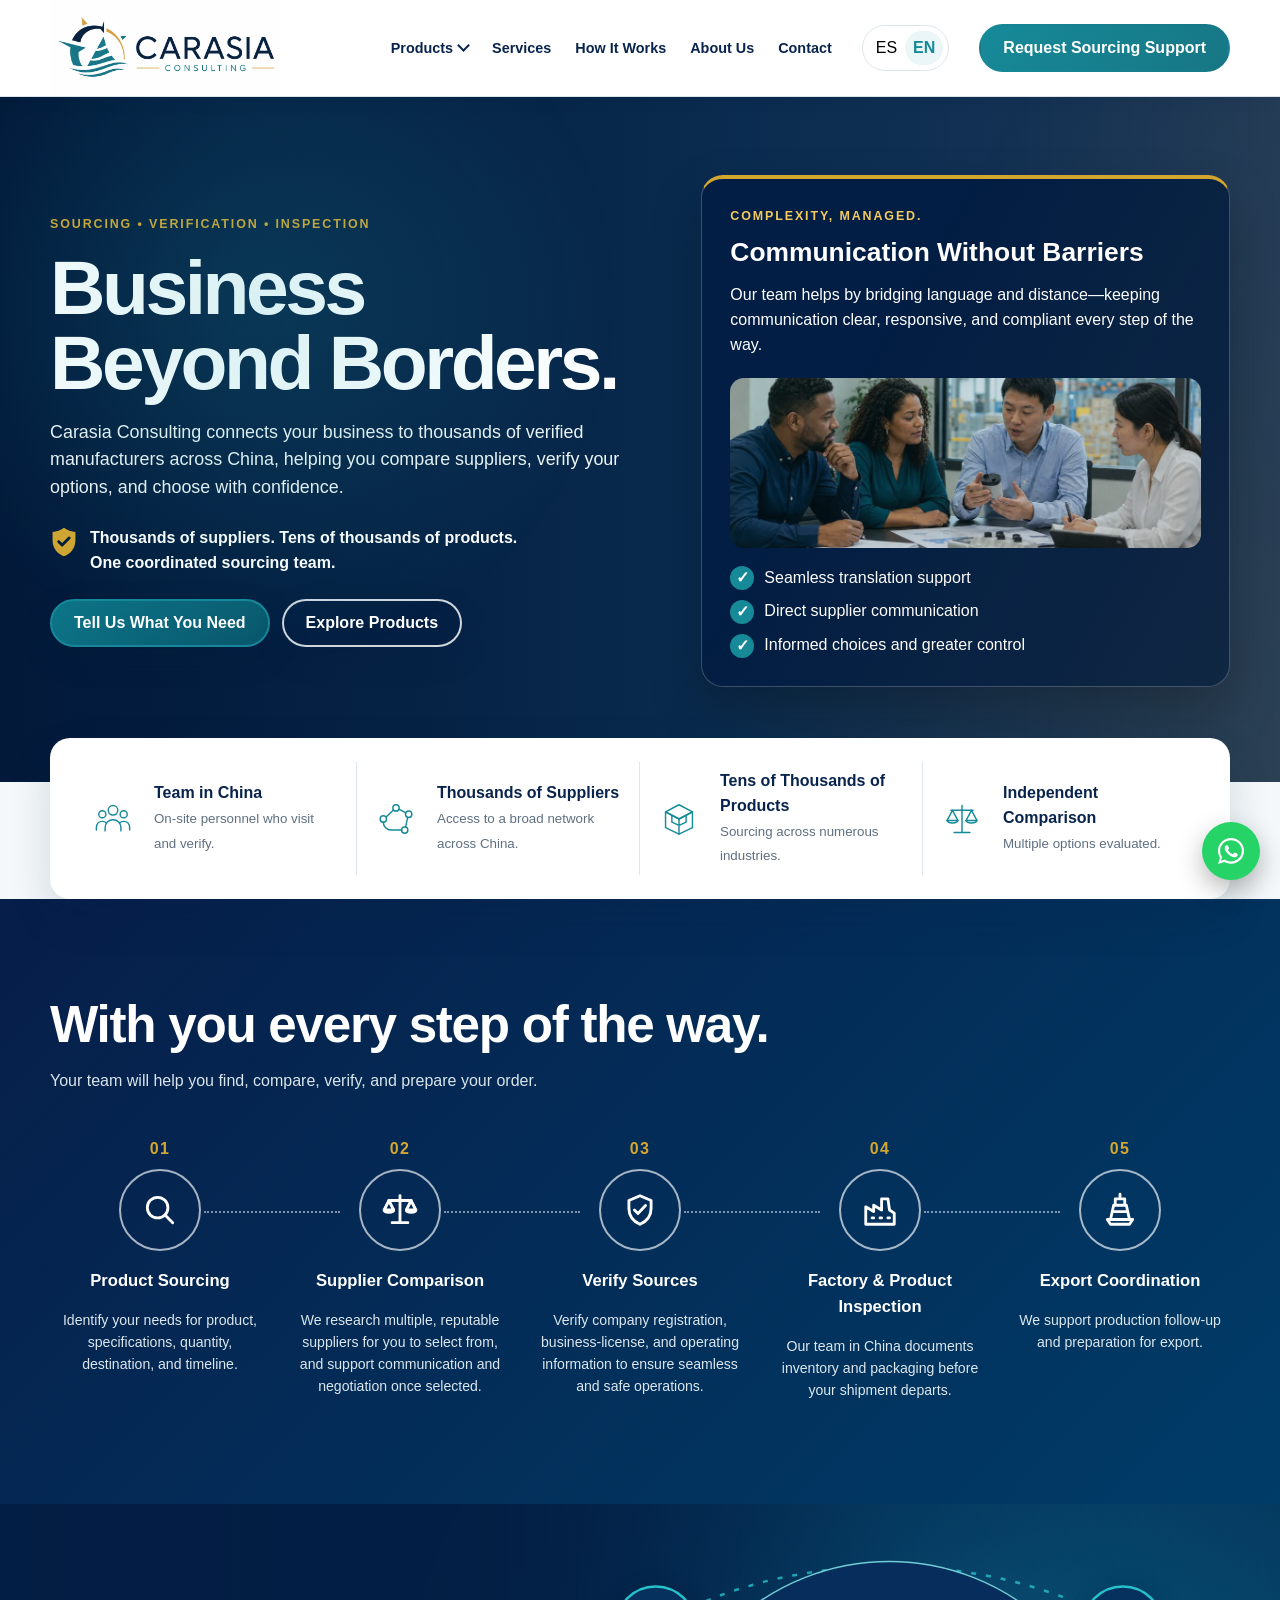
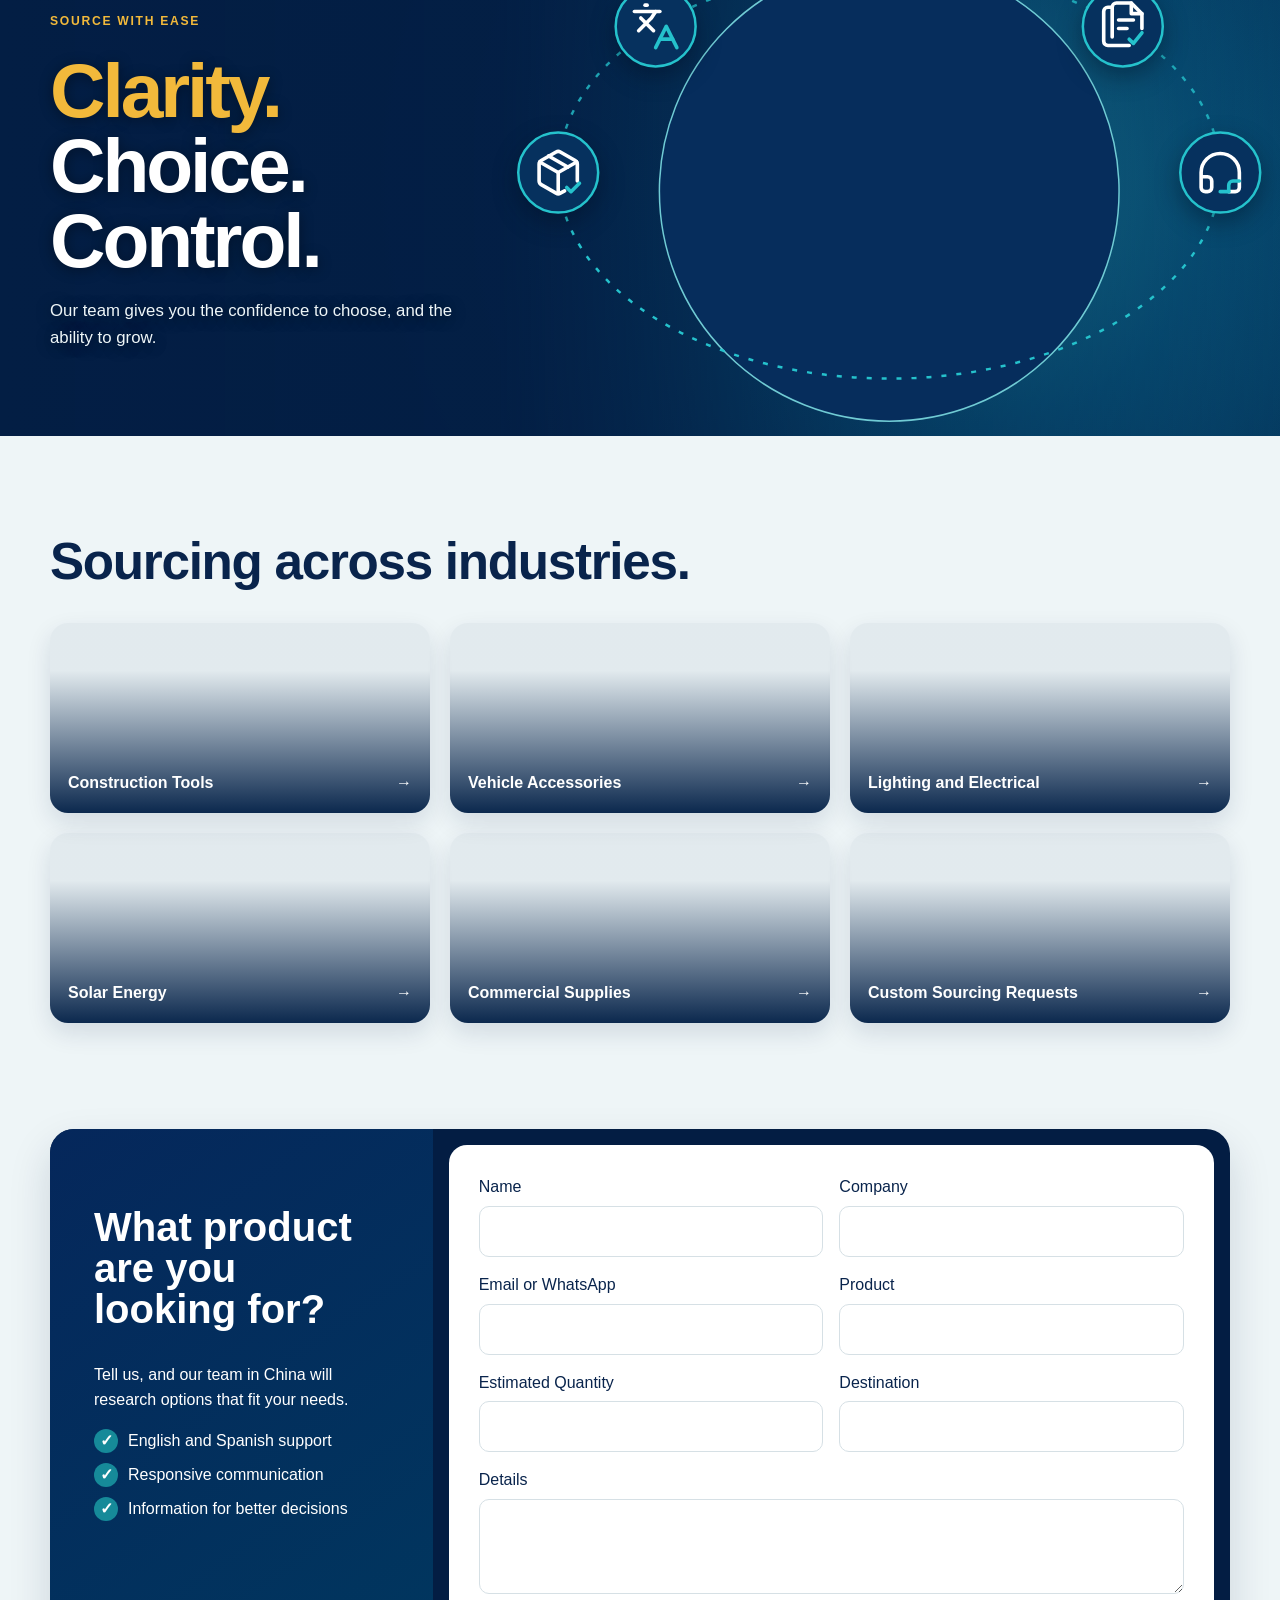
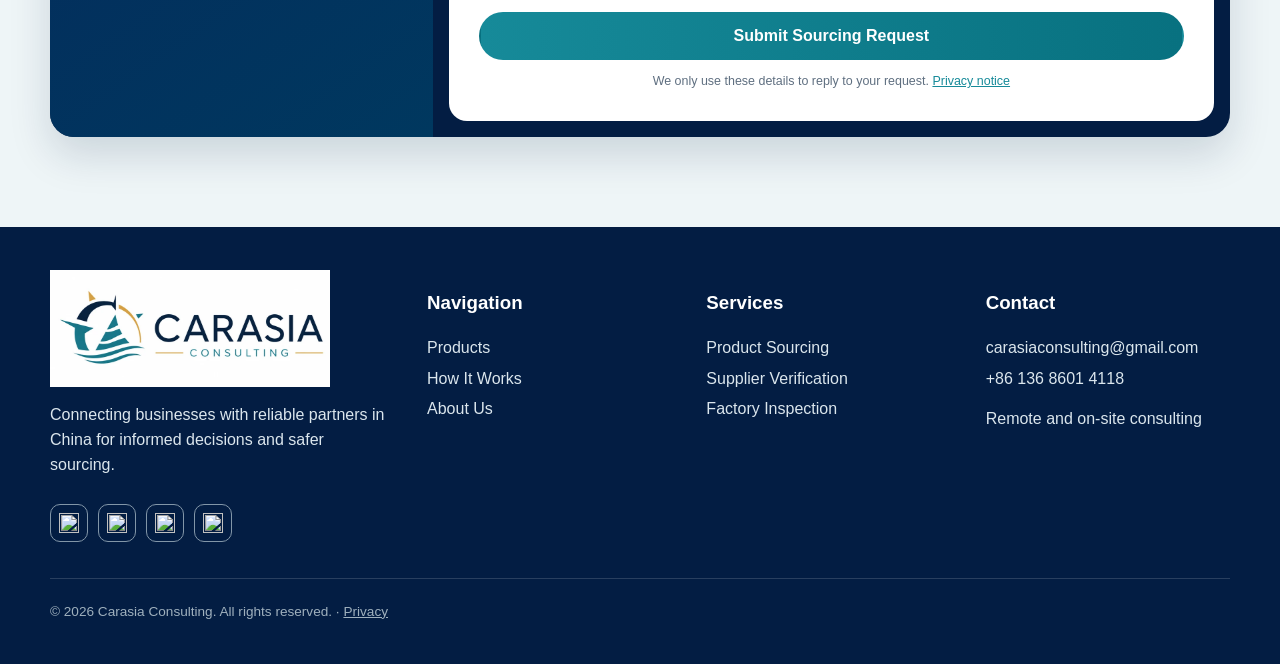
==== commit af6799ea: "Keep only the floating WhatsApp button; restore home page form and sections Co-Authored-By: Claude O" ====
--- a/index.html
+++ b/index.html
@@ -771,312 +771,6 @@
         margin-top: 18px;
         background: linear-gradient(90deg, var(--teal), #087180);
         color: #fff;
-      }
-      /* ----- Step-by-step request form ----- */
-      .field > span:first-child {
-        font-weight: 800;
-        font-size: 0.85rem;
-        color: var(--ink);
-      }
-      .field input::placeholder,
-      .field textarea::placeholder {
-        color: #9aa7b3;
-      }
-      .field input:focus,
-      .field textarea:focus {
-        outline: none;
-        border-color: var(--teal);
-        box-shadow: 0 0 0 3px rgba(22, 138, 153, 0.15);
-      }
-      .form-progress {
-        display: none;
-        list-style: none;
-        margin: 0 0 22px;
-        padding: 0;
-        gap: 8px;
-      }
-      .form-step {
-        margin: 0 0 18px;
-        padding: 0;
-        border: 0;
-        min-width: 0;
-      }
-      .form-step legend {
-        display: block;
-        margin-bottom: 14px;
-        padding: 0;
-        color: var(--navy);
-        font-size: 1.25rem;
-        font-weight: 800;
-      }
-      .step-count {
-        display: block;
-        margin-bottom: 4px;
-        color: var(--teal);
-        font-size: 0.75rem;
-        letter-spacing: 0.12em;
-        text-transform: uppercase;
-      }
-      .form-nav {
-        display: flex;
-        gap: 10px;
-      }
-      .form-nav .submit {
-        margin-top: 0;
-        flex: 1;
-      }
-      .form-nav [hidden] {
-        display: none !important;
-      }
-      .form-back {
-        flex: 0 0 auto;
-        border: 1px solid #d6e0e5;
-        background: #fff;
-        color: var(--navy);
-      }
-      .form-back:hover {
-        border-color: var(--teal);
-        color: var(--teal);
-      }
-      /* When JavaScript is on, show one step at a time */
-      .stepped .form-progress {
-        display: flex;
-      }
-      .stepped .form-progress li {
-        flex: 1;
-        display: flex;
-        align-items: center;
-        gap: 8px;
-        padding-bottom: 10px;
-        border-bottom: 3px solid #e3eaee;
-        color: #8a98a6;
-        font-size: 0.8rem;
-        font-weight: 800;
-        transition: color 0.2s ease, border-color 0.2s ease;
-      }
-      .stepped .form-progress b {
-        display: grid;
-        place-items: center;
-        flex: 0 0 24px;
-        height: 24px;
-        border-radius: 50%;
-        background: #e3eaee;
-        color: #5f6f80;
-        font-size: 0.75rem;
-      }
-      .stepped .form-progress li.active,
-      .stepped .form-progress li.done {
-        border-color: var(--teal);
-        color: var(--navy);
-      }
-      .stepped .form-progress li.active b,
-      .stepped .form-progress li.done b {
-        background: var(--teal);
-        color: #fff;
-      }
-      .stepped .form-step {
-        display: none;
-      }
-      .stepped .form-step.active {
-        display: block;
-        animation: step-in 0.3s ease;
-      }
-      /* ----- How we verify a supplier ----- */
-      .verify {
-        background: #fff;
-      }
-      .verify .eyebrow,
-      .faq .eyebrow {
-        color: #b8891f;
-      }
-      .verify-steps {
-        position: relative;
-        display: grid;
-        grid-template-columns: repeat(5, minmax(0, 1fr));
-        gap: 18px;
-        margin: 40px 0 0;
-        padding: 0;
-        list-style: none;
-        counter-reset: verify;
-      }
-      .verify-steps::before {
-        /* dotted line linking the steps */
-        content: "";
-        position: absolute;
-        top: 34px;
-        left: 10%;
-        right: 10%;
-        border-top: 2px dashed #cfe0e5;
-      }
-      .verify-steps li {
-        position: relative;
-        counter-increment: verify;
-        padding: 0 6px;
-        text-align: center;
-      }
-      .verify-icon {
-        position: relative;
-        display: grid;
-        place-items: center;
-        width: 68px;
-        height: 68px;
-        margin: 0 auto 14px;
-        border: 2px solid var(--teal);
-        border-radius: 50%;
-        background: #fff;
-        color: var(--teal);
-      }
-      .verify-icon::after {
-        content: counter(verify);
-        position: absolute;
-        top: -6px;
-        right: -6px;
-        display: grid;
-        place-items: center;
-        width: 24px;
-        height: 24px;
-        border-radius: 50%;
-        background: var(--gold);
-        color: #fff;
-        font-size: 0.75rem;
-        font-weight: 900;
-      }
-      .verify-icon svg {
-        width: 30px;
-        height: 30px;
-        fill: none;
-        stroke: currentColor;
-        stroke-width: 1.8;
-        stroke-linecap: round;
-        stroke-linejoin: round;
-      }
-      .verify-steps h3 {
-        margin: 0 0 6px;
-        color: var(--navy);
-        font-size: 1rem;
-      }
-      .verify-steps p {
-        margin: 0;
-        color: var(--muted);
-        font-size: 0.9rem;
-      }
-      .verify-note {
-        margin: 34px 0 0;
-        padding: 14px 18px;
-        border-left: 4px solid var(--gold);
-        border-radius: 10px;
-        background: #f4f8fa;
-        color: var(--ink);
-        font-weight: 700;
-      }
-      /* ----- FAQ ----- */
-      .faq {
-        background: #eef5f7;
-        padding-bottom: 40px;
-      }
-      .faq-grid {
-        display: grid;
-        grid-template-columns: minmax(0, 0.8fr) minmax(0, 1.4fr);
-        gap: 48px;
-        align-items: start;
-      }
-      .faq-list {
-        display: grid;
-        gap: 10px;
-      }
-      .faq-list details {
-        border: 1px solid #dbe6ea;
-        border-radius: 14px;
-        background: #fff;
-        box-shadow: 0 6px 16px rgba(4, 34, 72, 0.05);
-      }
-      .faq-list summary {
-        position: relative;
-        padding: 16px 48px 16px 18px;
-        color: var(--navy);
-        font-weight: 800;
-        cursor: pointer;
-        list-style: none;
-      }
-      .faq-list summary::-webkit-details-marker {
-        display: none;
-      }
-      .faq-list summary::after {
-        content: "+";
-        position: absolute;
-        top: 50%;
-        right: 16px;
-        display: grid;
-        place-items: center;
-        width: 24px;
-        height: 24px;
-        transform: translateY(-50%);
-        border-radius: 50%;
-        background: #eaf6f7;
-        color: var(--teal);
-        font-size: 1.1rem;
-        line-height: 1;
-        transition: transform 0.2s ease;
-      }
-      .faq-list details[open] summary::after {
-        content: "−";
-      }
-      .faq-list summary:focus-visible {
-        outline: 3px solid var(--teal);
-        outline-offset: 2px;
-        border-radius: 14px;
-      }
-      .faq-list details p {
-        margin: 0;
-        padding: 0 18px 18px;
-        color: var(--muted);
-      }
-      .faq-list details a {
-        color: var(--teal);
-        font-weight: 800;
-        text-decoration: underline;
-      }
-      @media (max-width: 900px) {
-        .verify-steps {
-          grid-template-columns: repeat(2, minmax(0, 1fr));
-          row-gap: 28px;
-        }
-        .verify-steps::before {
-          display: none;
-        }
-        .faq-grid {
-          grid-template-columns: 1fr;
-          gap: 24px;
-        }
-      }
-      @media (max-width: 560px) {
-        .verify-steps {
-          grid-template-columns: 1fr;
-        }
-        .verify-steps li {
-          display: grid;
-          grid-template-columns: 60px 1fr;
-          column-gap: 14px;
-          text-align: left;
-        }
-        .verify-icon {
-          grid-row: span 2;
-          width: 56px;
-          height: 56px;
-          margin: 0;
-        }
-      }
-      @keyframes step-in {
-        from { opacity: 0; transform: translateX(12px); }
-        to { opacity: 1; transform: none; }
-      }
-      @media (prefers-reduced-motion: reduce) {
-        .stepped .form-step.active { animation: none; }
-      }
-      @media (max-width: 560px) {
-        .stepped .form-progress li span { display: none; }
-        .stepped .form-progress li { justify-content: center; }
-        .form-step legend { font-size: 1.1rem; }
       }
       .footer {
         background: #031d43;
@@ -2068,124 +1762,6 @@
           </div>
         </div>
       </section>
-      <section class="section verify" id="verify">
-        <div class="container">
-          <span class="eyebrow">
-            <span class="es">Verificación de proveedores</span
-            ><span class="en">Supplier verification</span>
-          </span>
-          <h2 class="section-title">
-            <span class="es">Cómo verificamos a un proveedor.</span
-            ><span class="en">How we verify a supplier.</span>
-          </h2>
-          <p class="section-intro">
-            <span class="es"
-              >Antes de que usted se comprometa, nuestro equipo en China revisa a
-              cada proveedor que le presentamos.</span
-            ><span class="en"
-              >Before you commit, our team in China checks every supplier we put
-              in front of you.</span
-            >
-          </p>
-          <ol class="verify-steps">
-            <li>
-              <span class="verify-icon" aria-hidden="true"
-                ><svg viewBox="0 0 24 24"><path d="M7 3h7l5 5v12a1 1 0 0 1-1 1H7a1 1 0 0 1-1-1V4a1 1 0 0 1 1-1z"/><path d="M14 3v5h5"/><path d="m9 14 2 2 4-4"/></svg
-              ></span>
-              <h3>
-                <span class="es">Registro y licencia</span
-                ><span class="en">Registration &amp; license</span>
-              </h3>
-              <p>
-                <span class="es"
-                  >Confirmamos que la empresa está registrada legalmente y cuenta
-                  con licencia comercial vigente.</span
-                ><span class="en"
-                  >We confirm the company is legally registered and holds a valid
-                  business license.</span
-                >
-              </p>
-            </li>
-            <li>
-              <span class="verify-icon" aria-hidden="true"
-                ><svg viewBox="0 0 24 24"><path d="M3 21V10l5 3V9l5 3V5h4l1 7 3 2v7H3z"/><path d="M7 17h1M12 17h1M17 17h1"/></svg
-              ></span>
-              <h3>
-                <span class="es">Información operativa</span
-                ><span class="en">Operating information</span>
-              </h3>
-              <p>
-                <span class="es"
-                  >Revisamos qué produce realmente el proveedor y cómo opera.</span
-                ><span class="en"
-                  >We review what the supplier actually makes and how it
-                  operates.</span
-                >
-              </p>
-            </li>
-            <li>
-              <span class="verify-icon" aria-hidden="true"
-                ><svg viewBox="0 0 24 24"><circle cx="12" cy="8" r="3.5"/><path d="M5 21v-1.5A5.5 5.5 0 0 1 10.5 14h3a5.5 5.5 0 0 1 5.5 5.5V21"/><path d="m15.5 3.5 1.5 1.5 3-3"/></svg
-              ></span>
-              <h3>
-                <span class="es">Visita en sitio</span
-                ><span class="en">On-site visit</span>
-              </h3>
-              <p>
-                <span class="es"
-                  >Nuestro personal en China visita y verifica en persona.</span
-                ><span class="en"
-                  >Our people in China visit and verify in person.</span
-                >
-              </p>
-            </li>
-            <li>
-              <span class="verify-icon" aria-hidden="true"
-                ><svg viewBox="0 0 24 24"><path d="M12 3v17M7 20h10M5 6h14"/><path d="m5 6-3 6h6L5 6zm14 0-3 6h6l-3-6z"/><path d="M2 12c0 2 6 2 6 0M16 12c0 2 6 2 6 0"/></svg
-              ></span>
-              <h3>
-                <span class="es">Comparación de opciones</span
-                ><span class="en">Side-by-side comparison</span>
-              </h3>
-              <p>
-                <span class="es"
-                  >Evaluamos varias opciones para que usted elija con
-                  confianza.</span
-                ><span class="en"
-                  >We evaluate several options so you can choose with
-                  confidence.</span
-                >
-              </p>
-            </li>
-            <li>
-              <span class="verify-icon" aria-hidden="true"
-                ><svg viewBox="0 0 24 24"><path d="M21 8 12 3 3 8v8l9 5 9-5V8z"/><path d="M3 8l9 5 9-5M12 13v8"/><path d="m15 17 1.5 1.5L19 16"/></svg
-              ></span>
-              <h3>
-                <span class="es">Revisión antes del envío</span
-                ><span class="en">Checked before shipping</span>
-              </h3>
-              <p>
-                <span class="es"
-                  >Documentamos el inventario y el empaque antes de que salga su
-                  envío.</span
-                ><span class="en"
-                  >We document inventory and packaging before your shipment
-                  leaves.</span
-                >
-              </p>
-            </li>
-          </ol>
-          <p class="verify-note">
-            <span class="es"
-              >Le compartimos lo que encontramos, con claridad, en español o
-              inglés.</span
-            ><span class="en"
-              >We share what we find, clearly, in English or Spanish.</span
-            >
-          </p>
-        </div>
-      </section>
       <section class="section categories">
         <div class="container">
           <h2 class="section-title">
@@ -2193,157 +1769,6 @@
             ><span class="en">Sourcing across industries.</span>
           </h2>
           <div class="category-grid" id="categories"></div>
-        </div>
-      </section>
-      <section class="section faq" id="faq">
-        <div class="container faq-grid">
-          <div>
-            <span class="eyebrow">
-              <span class="es">Preguntas frecuentes</span
-              ><span class="en">FAQ</span>
-            </span>
-            <h2 class="section-title">
-              <span class="es">Preguntas de compradores.</span
-              ><span class="en">Questions buyers ask.</span>
-            </h2>
-            <p class="section-intro">
-              <span class="es"
-                >¿No encuentra su respuesta? Escríbanos y le responderemos.</span
-              ><span class="en"
-                >Don't see your question? Message us and we'll answer.</span
-              >
-            </p>
-          </div>
-          <div class="faq-list">
-            <details>
-              <summary>
-                <span class="es">¿Qué hace Carasia Consulting?</span
-                ><span class="en">What does Carasia Consulting do?</span>
-              </summary>
-              <p>
-                <span class="es"
-                  >Le ayudamos a encontrar, comparar y verificar proveedores en
-                  China, y apoyamos la comunicación, la inspección y la
-                  preparación para la exportación, en español o inglés.</span
-                ><span class="en"
-                  >We help you find, compare and verify suppliers in China, and
-                  support communication, inspection and export preparation, in
-                  English or Spanish.</span
-                >
-              </p>
-            </details>
-            <details>
-              <summary>
-                <span class="es">¿El catálogo es todo lo que pueden conseguir?</span
-                ><span class="en">Is the catalog everything you can source?</span>
-              </summary>
-              <p>
-                <span class="es"
-                  >No. El catálogo es solo una muestra. Nuestra red cubre miles de
-                  proveedores, así que díganos lo que necesita aunque no aparezca
-                  en la lista.</span
-                ><span class="en"
-                  >No. The catalog is just a sample. Our network covers thousands
-                  of suppliers, so tell us what you need even if it isn't
-                  listed.</span
-                >
-              </p>
-            </details>
-            <details>
-              <summary>
-                <span class="es">¿Cómo empiezo?</span
-                ><span class="en">How do I get started?</span>
-              </summary>
-              <p>
-                <span class="es"
-                  >Envíe una solicitud con el formulario de abajo o por WhatsApp:
-                  el producto, una cantidad aproximada y el destino. Le
-                  responderemos con los siguientes pasos.</span
-                ><span class="en"
-                  >Send a request using the form below or on WhatsApp: the
-                  product, a rough quantity and the destination. We'll reply with
-                  the next steps.</span
-                >
-              </p>
-            </details>
-            <details>
-              <summary>
-                <span class="es">¿Hay un pedido mínimo?</span
-                ><span class="en">Is there a minimum order?</span>
-              </summary>
-              <p>
-                <span class="es"
-                  >Depende del producto y del proveedor. Confirmamos los mínimos,
-                  las opciones, los plazos y los precios con su cotización.</span
-                ><span class="en"
-                  >It depends on the product and the supplier. We confirm
-                  minimums, options, lead times and pricing with your quote.</span
-                >
-              </p>
-            </details>
-            <details>
-              <summary>
-                <span class="es">¿Cuánto tiempo toma?</span
-                ><span class="en">How long does it take?</span>
-              </summary>
-              <p>
-                <span class="es"
-                  >Depende del producto, la personalización y la cantidad. Le
-                  damos un plazo estimado junto con su cotización.</span
-                ><span class="en"
-                  >It depends on the product, any customization and the quantity.
-                  We give you an estimated timeline along with your quote.</span
-                >
-              </p>
-            </details>
-            <details>
-              <summary>
-                <span class="es">¿A qué países entregan?</span
-                ><span class="en">Which countries do you deliver to?</span>
-              </summary>
-              <p>
-                <span class="es"
-                  >Trabajamos con compradores de todo el mundo. Indíquenos su
-                  destino y le explicaremos las opciones.</span
-                ><span class="en"
-                  >We work with buyers around the world. Tell us your destination
-                  and we'll explain the options.</span
-                >
-              </p>
-            </details>
-            <details>
-              <summary>
-                <span class="es">¿Cómo sé que un proveedor es confiable?</span
-                ><span class="en">How do I know a supplier is reliable?</span>
-              </summary>
-              <p>
-                <span class="es"
-                  >Revisamos el registro, la licencia y la información operativa,
-                  visitamos en persona y comparamos opciones.
-                  <a href="#verify">Vea cómo verificamos</a>.</span
-                ><span class="en"
-                  >We check registration, license and operating information, visit
-                  in person and compare options.
-                  <a href="#verify">See how we verify</a>.</span
-                >
-              </p>
-            </details>
-            <details>
-              <summary>
-                <span class="es">¿En qué idiomas atienden?</span
-                ><span class="en">Which languages do you work in?</span>
-              </summary>
-              <p>
-                <span class="es"
-                  >Español e inglés, y nuestro equipo en China se comunica
-                  directamente con los proveedores.</span
-                ><span class="en"
-                  >English and Spanish, and our team in China communicates
-                  directly with suppliers.</span
-                >
-              </p>
-            </details>
-          </div>
         </div>
       </section>
       <section class="cta-section" id="contact">
@@ -2387,84 +1812,48 @@
               name="_subject"
               value="New Carasia sourcing request"
             />
-            <!-- Three short steps (without JavaScript, all steps simply show at once) -->
-            <ol class="form-progress" aria-hidden="true">
-              <li class="active"><b>1</b><span class="es">Producto</span><span class="en">Product</span></li>
-              <li><b>2</b><span class="es">Cantidad y destino</span><span class="en">Quantity &amp; destination</span></li>
-              <li><b>3</b><span class="es">Contacto</span><span class="en">Contact</span></li>
-            </ol>
-            <fieldset class="form-step active" data-step="1">
-              <legend>
-                <span class="step-count"><span class="es">Paso 1 de 3</span><span class="en">Step 1 of 3</span></span>
-                <span class="es">¿Qué necesita?</span><span class="en">What do you need?</span>
-              </legend>
-              <div class="fields">
-                <label class="field full"
-                  ><span
-                    ><span class="es">Producto</span
-                    ><span class="en">Product</span> *</span
-                  ><input required name="product" data-ph-en="e.g. LED work lights, diamond core bits…" data-ph-es="p. ej. luces LED, brocas de corona…" /></label
-                ><label class="field full"
-                  ><span
-                    ><span class="es">Detalles (opcional)</span
-                    ><span class="en">Details (optional)</span></span
-                  ><textarea name="details" data-ph-en="Size, material, model, photos or links you can share later…" data-ph-es="Tamaño, material, modelo, fotos o enlaces que pueda compartir…"></textarea>
-                </label>
-              </div>
-            </fieldset>
-            <fieldset class="form-step" data-step="2">
-              <legend>
-                <span class="step-count"><span class="es">Paso 2 de 3</span><span class="en">Step 2 of 3</span></span>
-                <span class="es">¿Cuántos y a dónde?</span><span class="en">How many, and where to?</span>
-              </legend>
-              <div class="fields">
-                <label class="field"
-                  ><span
-                    ><span class="es">Cantidad estimada</span
-                    ><span class="en">Estimated quantity</span></span
-                  ><input name="quantity" data-ph-en="e.g. 500 units" data-ph-es="p. ej. 500 unidades" /></label
-                ><label class="field"
-                  ><span
-                    ><span class="es">Destino</span
-                    ><span class="en">Destination</span></span
-                  ><input name="destination" autocomplete="country-name" data-ph-en="Country or city" data-ph-es="País o ciudad" /></label>
-              </div>
-            </fieldset>
-            <fieldset class="form-step" data-step="3">
-              <legend>
-                <span class="step-count"><span class="es">Paso 3 de 3</span><span class="en">Step 3 of 3</span></span>
-                <span class="es">¿Cómo lo contactamos?</span><span class="en">How can we reach you?</span>
-              </legend>
-              <div class="fields">
-                <label class="field"
-                  ><span
-                    ><span class="es">Nombre</span
-                    ><span class="en">Name</span> *</span
-                  ><input required name="name" autocomplete="name" /></label
-                ><label class="field"
-                  ><span
-                    ><span class="es">Empresa</span
-                    ><span class="en">Company</span></span
-                  ><input name="company" autocomplete="organization" /></label
-                ><label class="field full"
-                  ><span
-                    ><span class="es">Correo o WhatsApp</span
-                    ><span class="en">Email or WhatsApp</span> *</span
-                  ><input required name="contact" data-ph-en="you@company.com or +1 555…" data-ph-es="usted@empresa.com o +1 555…" /></label>
-              </div>
-            </fieldset>
-            <div class="form-nav">
-              <button class="btn form-back" type="button" hidden>
-                <span class="es">← Atrás</span><span class="en">← Back</span>
-              </button>
-              <button class="btn submit form-next" type="button" hidden>
-                <span class="es">Siguiente →</span><span class="en">Next →</span>
-              </button>
-              <button class="btn submit form-send" type="submit" data-umami-event="inquiry-submit">
-                <span class="es">Enviar solicitud de abastecimiento</span
-                ><span class="en">Submit Sourcing Request</span>
-              </button>
+            <div class="fields">
+              <label class="field"
+                ><span
+                  ><span class="es">Nombre</span
+                  ><span class="en">Name</span></span
+                ><input required name="name" /></label
+              ><label class="field"
+                ><span
+                  ><span class="es">Empresa</span
+                  ><span class="en">Company</span></span
+                ><input name="company" /></label
+              ><label class="field"
+                ><span
+                  ><span class="es">Correo o WhatsApp</span
+                  ><span class="en">Email or WhatsApp</span></span
+                ><input required name="contact" /></label
+              ><label class="field"
+                ><span
+                  ><span class="es">Producto</span
+                  ><span class="en">Product</span></span
+                ><input required name="product" /></label
+              ><label class="field"
+                ><span
+                  ><span class="es">Cantidad estimada</span
+                  ><span class="en">Estimated Quantity</span></span
+                ><input name="quantity" /></label
+              ><label class="field"
+                ><span
+                  ><span class="es">Destino</span
+                  ><span class="en">Destination</span></span
+                ><input name="destination" /></label
+              ><label class="field full"
+                ><span
+                  ><span class="es">Detalles</span
+                  ><span class="en">Details</span></span
+                ><textarea name="details"></textarea>
+              </label>
             </div>
+            <button class="btn submit" type="submit" data-umami-event="inquiry-submit">
+              <span class="es">Enviar solicitud de abastecimiento</span
+              ><span class="en">Submit Sourcing Request</span>
+            </button>
             <p class="form-privacy">
               <span class="es"
                 >Solo usamos estos datos para responder a su solicitud.
@@ -2523,9 +1912,6 @@
             ><a href="#proof"
               ><span class="es">Nosotros</span
               ><span class="en">About Us</span></a
-            ><a href="#faq"
-              ><span class="es">Preguntas frecuentes</span
-              ><span class="en">FAQ</span></a
             >
           </div>
           <div>
@@ -2535,7 +1921,7 @@
             <a href="#process"
               ><span class="es">Búsqueda de productos</span
               ><span class="en">Product Sourcing</span></a
-            ><a href="#verify"
+            ><a href="#process"
               ><span class="es">Verificación de proveedores</span
               ><span class="en">Supplier Verification</span></a
             ><a href="#proof"
@@ -2715,69 +2101,6 @@
           }, 650);
         });
       });
-      // ----- Step-by-step request form -----
-      (() => {
-        const form = document.querySelector("#contact form");
-        if (!form) return;
-        const steps = [...form.querySelectorAll(".form-step")];
-        const dots = [...form.querySelectorAll(".form-progress li")];
-        const back = form.querySelector(".form-back");
-        const next = form.querySelector(".form-next");
-        const send = form.querySelector(".form-send");
-        let current = 0;
-
-        // Example text inside empty fields, in the page's language
-        const placeholders = () => {
-          const lang = document.documentElement.lang === "es" ? "Es" : "En";
-          form.querySelectorAll("[data-ph-en]").forEach((field) => {
-            field.placeholder = field.dataset["ph" + lang];
-          });
-        };
-        placeholders();
-        new MutationObserver(placeholders).observe(document.documentElement, {
-          attributes: true,
-          attributeFilter: ["lang"],
-        });
-
-        const show = (index, focus = true) => {
-          current = index;
-          steps.forEach((step, i) => step.classList.toggle("active", i === index));
-          dots.forEach((dot, i) => {
-            dot.classList.toggle("active", i === index);
-            dot.classList.toggle("done", i < index);
-          });
-          back.hidden = index === 0;
-          next.hidden = index === steps.length - 1;
-          send.hidden = index !== steps.length - 1;
-          if (focus) steps[index].querySelector("input, textarea")?.focus({ preventScroll: true });
-        };
-
-        // A step is fine when its required fields are filled in
-        const stepIsValid = () =>
-          [...steps[current].querySelectorAll("input, textarea")].every((field) =>
-            field.reportValidity(),
-          );
-
-        next.addEventListener("click", () => {
-          if (stepIsValid()) show(current + 1);
-        });
-        back.addEventListener("click", () => show(current - 1));
-        // Pressing Enter on an early step moves forward instead of sending
-        form.addEventListener("submit", (event) => {
-          if (current < steps.length - 1) {
-            event.preventDefault();
-            if (stepIsValid()) show(current + 1);
-          }
-        });
-
-        // Buttons that jump to the form always land on step 1 (Product)
-        document.querySelectorAll('a[href$="#contact"]').forEach((link) =>
-          link.addEventListener("click", () => show(0, false)),
-        );
-
-        form.classList.add("stepped");
-        show(0, false);
-      })();
     </script>
     <script type="module">
     (async () => {
